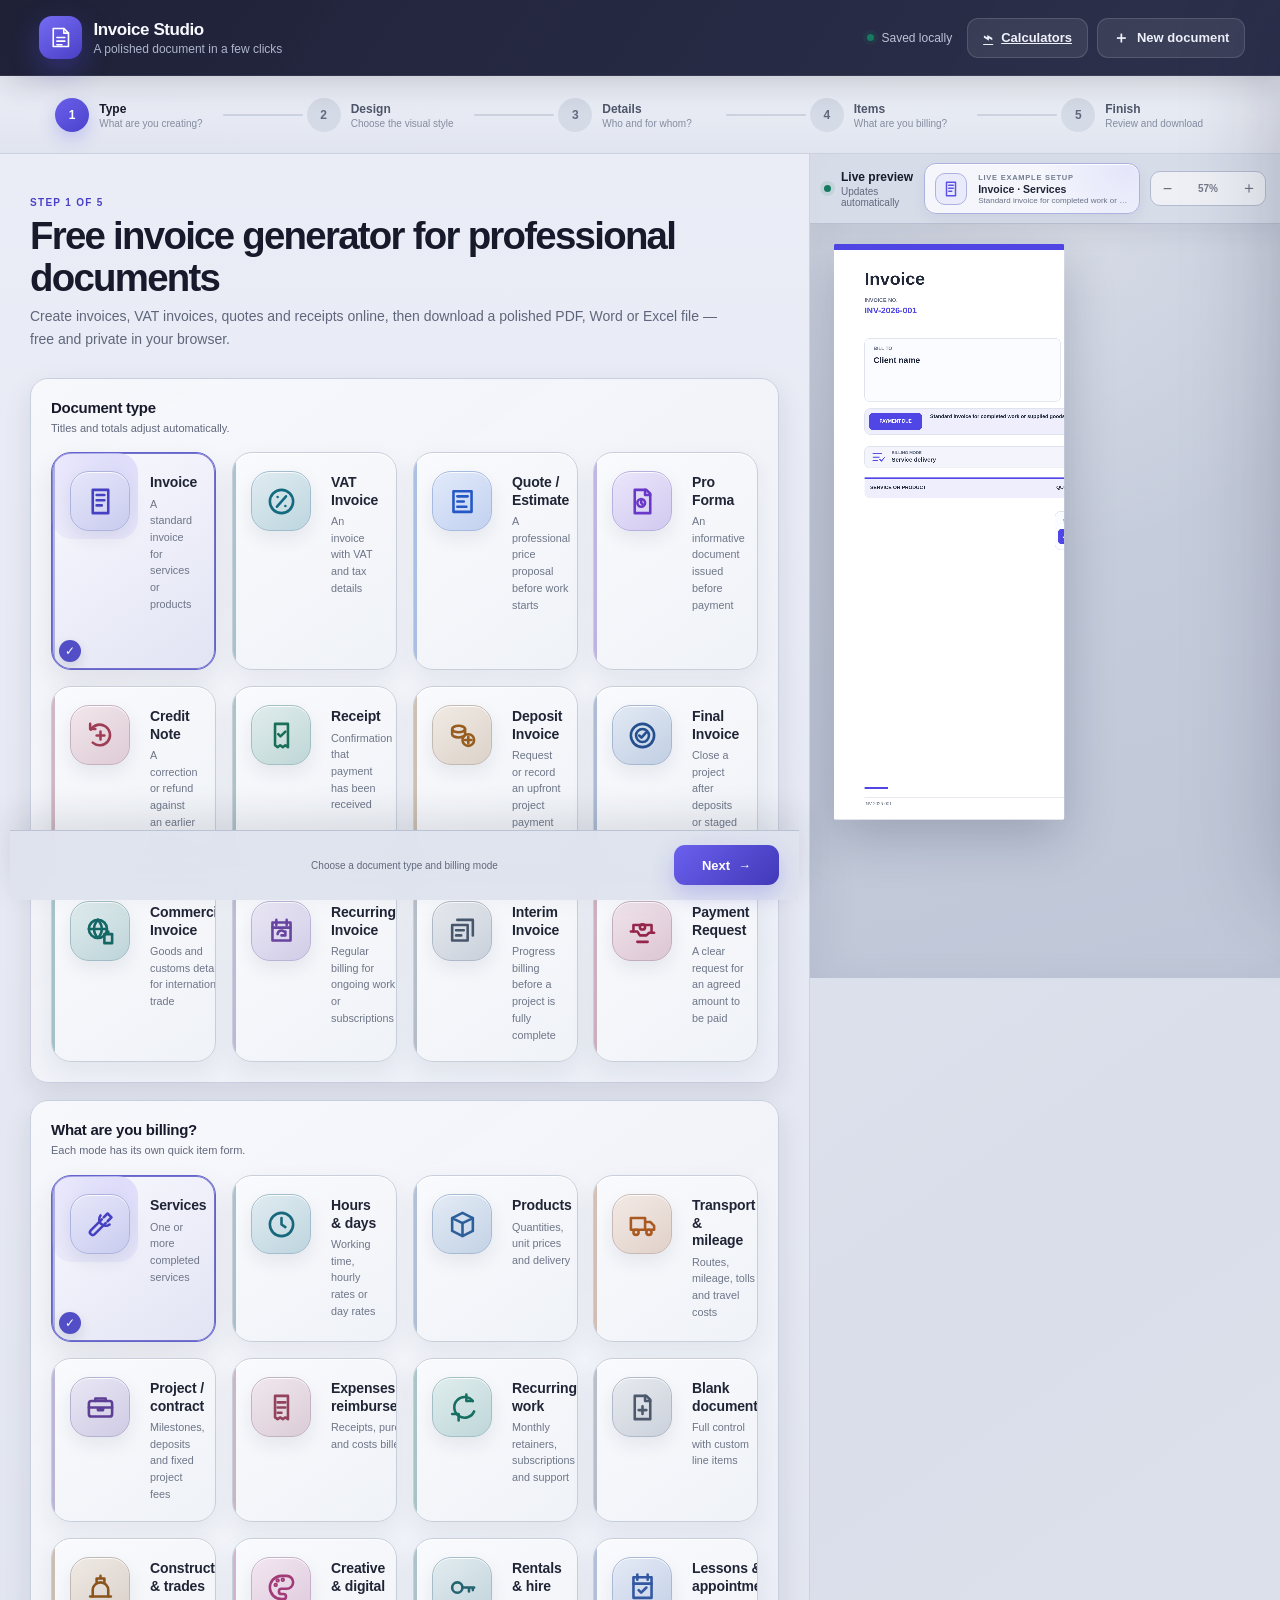
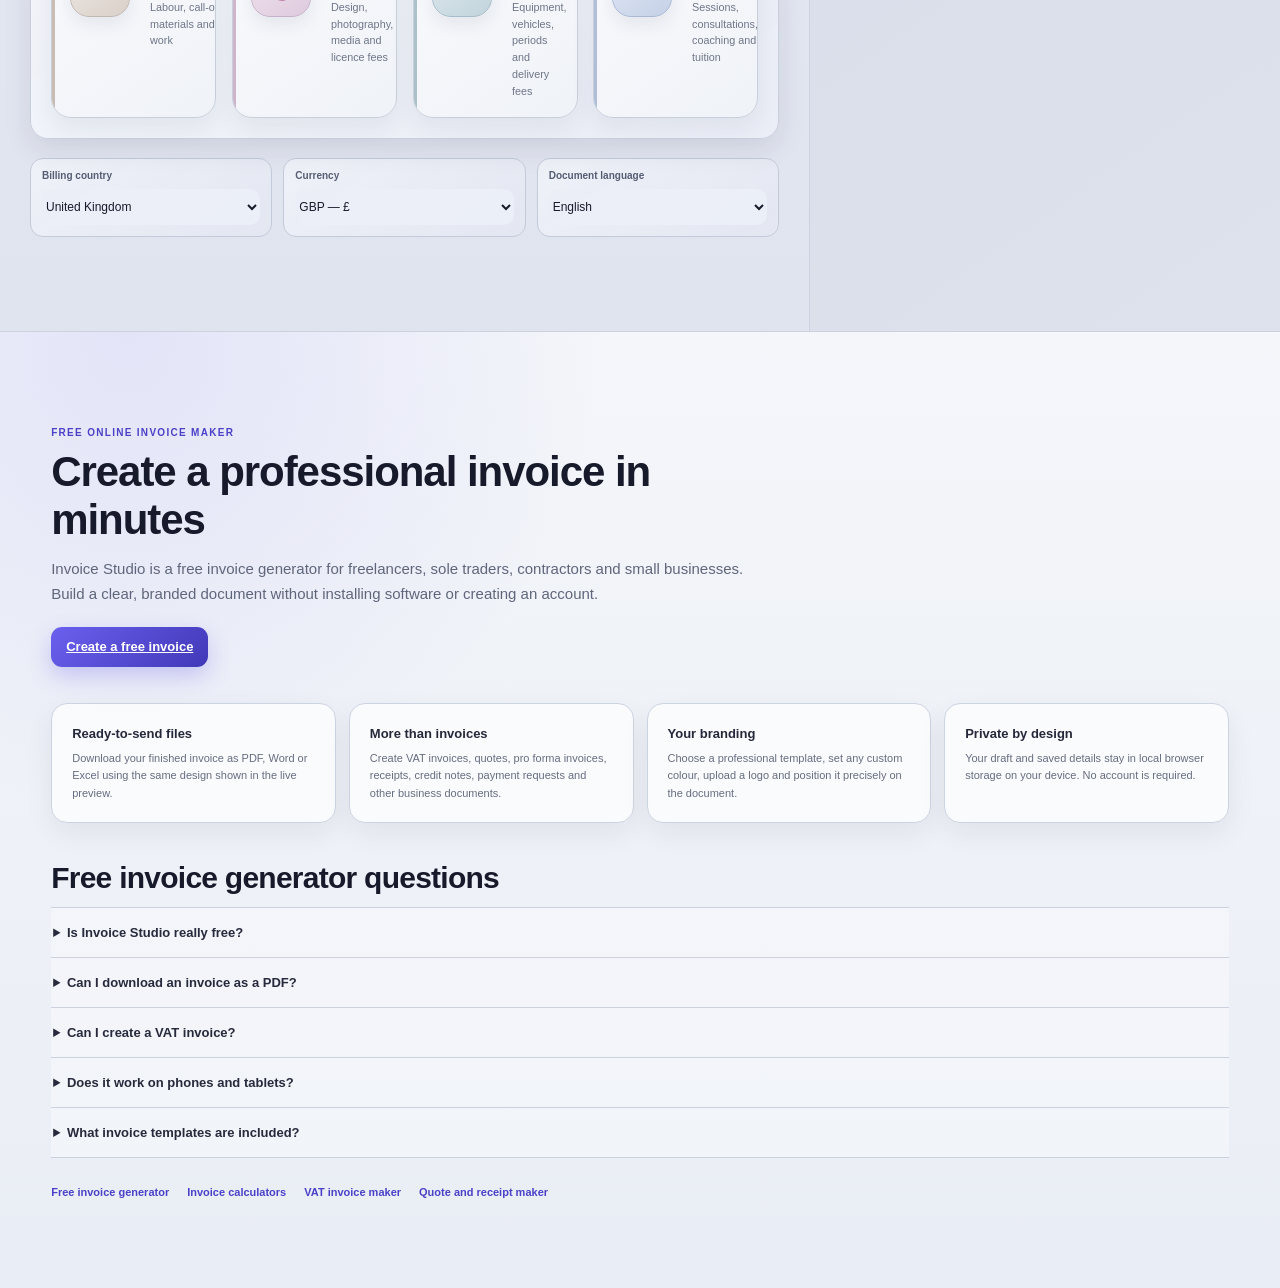
==== index.html @ 4b0c5521 "Add files via upload" ====
<!doctype html>
<html lang="en-GB">
<head>
  <meta charset="utf-8" />
  <meta name="viewport" content="width=device-width, initial-scale=1" />
  <meta name="theme-color" content="#1b1e35" />
  <meta name="description" content="Create professional invoices, VAT invoices, quotes and receipts for free. Customise the design and download ready-to-send PDF, Word or Excel files." />
  <meta name="robots" content="index,follow,max-image-preview:large,max-snippet:-1,max-video-preview:-1" />
  <meta name="application-name" content="Invoice Studio" />
  <meta name="apple-mobile-web-app-title" content="Invoice Studio" />
  <meta name="format-detection" content="telephone=no" />
  <meta property="og:type" content="website" />
  <meta property="og:locale" content="en_GB" />
  <meta property="og:site_name" content="Invoice Studio" />
  <meta property="og:title" content="Free Invoice Generator — PDF, Word & Excel" />
  <meta property="og:description" content="Create a polished, ready-to-send invoice in your browser. Free templates, VAT, quotes, receipts and PDF, Word or Excel downloads." />
  <meta name="twitter:card" content="summary" />
  <meta name="twitter:title" content="Free Invoice Generator — Invoice Studio" />
  <meta name="twitter:description" content="Create professional invoices, quotes and receipts, then download PDF, Word or Excel files." />
  <link rel="canonical" href="./" />
  <title>Free Invoice Generator | PDF, Word & Excel | Invoice Studio</title>
  <link rel="manifest" href="manifest.webmanifest" />
  <link rel="icon" href="assets/icon.svg" type="image/svg+xml" />
  <link rel="stylesheet" href="styles.css?v=1.11.4" />
  <script type="application/ld+json">
  {
    "@context": "https://schema.org",
    "@graph": [
      {
        "@type": "WebApplication",
        "name": "Invoice Studio",
        "applicationCategory": "BusinessApplication",
        "operatingSystem": "Any",
        "browserRequirements": "Requires a modern web browser with JavaScript enabled",
        "description": "A free online invoice generator for creating invoices, VAT invoices, quotes, receipts and other business documents with PDF, Word and Excel downloads.",
        "isAccessibleForFree": true,
        "offers": {
          "@type": "Offer",
          "price": "0",
          "priceCurrency": "GBP"
        },
        "featureList": [
          "Free invoice generator",
          "PDF invoice download",
          "Word and Excel invoice download",
          "VAT invoice support",
          "Quotes, receipts and credit notes",
          "Custom colours, logo and templates",
          "Private local browser storage"
        ]
      },
      {
        "@type": "WebSite",
        "name": "Invoice Studio",
        "description": "Free online invoice generator and business document builder",
        "inLanguage": "en-GB"
      }
    ]
  }
  </script>
</head>
<body>
  <div class="ambient ambient-one"></div>
  <div class="ambient ambient-two"></div>

  <div id="app" class="app-shell">
    <header class="topbar">
      <button class="brand" type="button" data-action="go-start" aria-label="Go to start">
        <span class="brand-mark" aria-hidden="true">
          <svg viewBox="0 0 40 40" role="img"><path d="M10 7.5h14.5L31 14v18.5H10z" fill="none" stroke="currentColor" stroke-width="2.2" stroke-linejoin="round"/><path d="M24.5 7.5V14H31M15 20h11M15 25h11M15 30h7" fill="none" stroke="currentColor" stroke-width="2.2" stroke-linecap="round" stroke-linejoin="round"/></svg>
        </span>
        <span>
          <strong>Invoice Studio</strong>
          <small>A polished document in a few clicks</small>
        </span>
      </button>

      <div class="top-actions">
        <span id="saveStatus" class="save-status"><span class="status-dot"></span> Saved locally</span>
        <a class="btn btn-quiet" href="calculators.html">
          <span class="btn-icon" aria-hidden="true">⌁</span> Calculators
        </a>
        <button class="btn btn-quiet" type="button" data-action="new-document">
          <span class="btn-icon" aria-hidden="true">＋</span> New document
        </button>
        <button class="icon-button mobile-only" type="button" data-action="toggle-preview" aria-label="Show preview">
          <svg viewBox="0 0 24 24"><path d="M2.5 12s3.4-6 9.5-6 9.5 6 9.5 6-3.4 6-9.5 6-9.5-6-9.5-6Z" fill="none" stroke="currentColor" stroke-width="1.8"/><circle cx="12" cy="12" r="2.7" fill="none" stroke="currentColor" stroke-width="1.8"/></svg>
        </button>
      </div>
    </header>

    <nav class="stepper" aria-label="Document creation steps">
      <button class="step-tab active" type="button" data-step="1"><span>1</span><strong>Type</strong><small>What are you creating?</small></button>
      <div class="step-line"></div>
      <button class="step-tab" type="button" data-step="2"><span>2</span><strong>Design</strong><small>Choose the visual style</small></button>
      <div class="step-line"></div>
      <button class="step-tab" type="button" data-step="3"><span>3</span><strong>Details</strong><small>Who and for whom?</small></button>
      <div class="step-line"></div>
      <button class="step-tab" type="button" data-step="4"><span>4</span><strong>Items</strong><small>What are you billing?</small></button>
      <div class="step-line"></div>
      <button class="step-tab" type="button" data-step="5"><span>5</span><strong>Finish</strong><small>Review and download</small></button>
    </nav>

    <main class="workspace">
      <section class="editor-pane" aria-live="polite">
        <form id="invoiceForm" novalidate>
          <section class="step-panel active" data-panel="1">
            <div class="section-heading">
              <div>
                <span class="eyebrow">Step 1 of 5</span>
                <h1>Free invoice generator for professional documents</h1>
                <p>Create invoices, VAT invoices, quotes and receipts online, then download a polished PDF, Word or Excel file — free and private in your browser.</p>
              </div>
            </div>

            <div class="field-block">
              <div class="field-block-head">
                <div><h2>Document type</h2><p>Titles and totals adjust automatically.</p></div>
              </div>
              <div id="documentTypeGrid" class="choice-grid choice-grid-docs"></div>
            </div>

            <div class="field-block">
              <div class="field-block-head">
                <div><h2>What are you billing?</h2><p>Each mode has its own quick item form.</p></div>
              </div>
              <div id="workModeGrid" class="choice-grid choice-grid-modes"></div>
            </div>

            <div class="smart-setting-row">
              <label class="field compact-field"><span>Billing country</span><select id="country"><option value="GB">United Kingdom</option><option value="PL">Poland</option><option value="OTHER">Other country</option></select></label>
              <label class="field compact-field"><span>Currency</span><select id="currency"><option value="GBP">GBP — £</option><option value="EUR">EUR — €</option><option value="PLN">PLN — zł</option><option value="USD">USD — $</option></select></label>
              <label class="field compact-field"><span>Document language</span><select id="documentLanguage"><option value="en">English</option><option value="pl">Polish</option><option value="bi">PL / EN</option></select></label>
            </div>
          </section>

          <section class="step-panel" data-panel="3">
            <div class="section-heading">
              <div>
                <span class="eyebrow">Step 3 of 5</span>
                <h1>Add the essential details</h1>
                <p>Start with the essentials. Additional fields stay out of the way until you need them.</p>
              </div>
            </div>

            <div class="detail-grid">
              <section class="field-block detail-card">
                <div class="field-block-head">
                  <div><h2>Your details</h2><p>Seller or service provider</p></div>
                  <button class="text-button" type="button" data-action="save-seller">Save profile</button>
                </div>
                <div class="form-grid two-col">
                  <label class="field span-2"><span>Business name / full name *</span><input id="sellerName" autocomplete="organization" placeholder="e.g. Northline Services Ltd" /></label>
                  <label class="field"><span>E-mail</span><input id="sellerEmail" type="email" autocomplete="email" placeholder="hello@company.co.uk" /></label>
                  <label class="field"><span>Phone</span><input id="sellerPhone" autocomplete="tel" placeholder="+44 7700 000000" /></label>
                  <label class="field span-2"><span>Address</span><textarea id="sellerAddress" rows="2" placeholder="Street, city, postcode"></textarea></label>
                  <label class="field"><span>Company number</span><input id="sellerCompanyNo" placeholder="Company No." /></label>
                  <label class="field"><span>VAT number</span><input id="sellerVatNo" placeholder="GB 123 4567 89" /></label>
                </div>
                <details class="disclosure">
                  <summary>Bank details and additional information</summary>
                  <div class="form-grid two-col disclosure-content">
                    <label class="field span-2"><span>Bank name</span><input id="bankName" placeholder="Bank name" /></label>
                    <label class="field"><span>Sort code / BIC</span><input id="bankCode" placeholder="00-00-00" /></label>
                    <label class="field"><span>Account / IBAN</span><input id="bankAccount" placeholder="12345678" /></label>
                  </div>
                </details>
              </section>

              <section class="field-block detail-card">
                <div class="field-block-head">
                  <div><h2>Client</h2><p>Document recipient</p></div>
                  <button class="text-button" type="button" data-action="paste-client">Paste details</button>
                </div>
                <div class="form-grid two-col">
                  <label class="field span-2"><span>Client name *</span><input id="clientName" autocomplete="organization" placeholder="e.g. Atlas Logistics Ltd" /></label>
                  <label class="field"><span>E-mail</span><input id="clientEmail" type="email" autocomplete="email" placeholder="accounts@client.co.uk" /></label>
                  <label class="field"><span>Phone</span><input id="clientPhone" autocomplete="tel" placeholder="+44 ..." /></label>
                  <label class="field span-2"><span>Address</span><textarea id="clientAddress" rows="2" placeholder="Street, city, postcode"></textarea></label>
                  <label class="field"><span>VAT number</span><input id="clientVatNo" placeholder="Optional" /></label>
                  <label class="field"><span>Purchase order / job number</span><input id="purchaseOrder" placeholder="PO / Job No." /></label>
                </div>
              </section>
            </div>

            <section class="field-block">
              <div class="field-block-head"><div><h2>Document details</h2><p>Dates and numbering are suggested automatically.</p></div></div>
              <div class="form-grid four-col">
                <label class="field"><span id="numberFieldLabel">Invoice number</span><input id="invoiceNumber" /></label>
                <label class="field"><span id="issueDateFieldLabel">Issue date</span><input id="issueDate" type="date" /></label>
                <label class="field"><span id="dueDateFieldLabel">Due date</span><input id="dueDate" type="date" /></label>
                <label class="field"><span id="serviceDateFieldLabel">Service date</span><input id="serviceDate" type="date" /></label>
              </div>
              <div class="quick-due-row" aria-label="Quick due date">
                <span>Due:</span>
                <button type="button" data-due-days="0">on receipt</button>
                <button type="button" data-due-days="7">7 days</button>
                <button type="button" data-due-days="14" class="active">14 days</button>
                <button type="button" data-due-days="30">30 days</button>
                <button type="button" data-due-days="none" class="due-none">No due date</button>
              </div>
            </section>
          </section>

          <section class="step-panel" data-panel="4">
            <div class="section-heading">
              <div>
                <span class="eyebrow">Step 4 of 5</span>
                <h1>Add what you are billing</h1>
                <p>Use a smart description or add items manually.</p>
              </div>
            </div>

            <section class="smart-draft-card">
              <div class="smart-draft-head">
                <span class="smart-spark">✦</span>
                <div><h2>Smart draft</h2><p>Describe the job in plain English. We will turn it into editable line items.</p></div>
                <span class="local-badge">works locally</span>
              </div>
              <textarea id="smartPrompt" rows="3" placeholder="Example: Invoice for 5 days at £220, two night-outs at £30 and £45 fuel expenses, VAT 20%, due in 14 days."></textarea>
              <div class="smart-actions">
                <div class="example-prompts">
                  <button type="button" data-prompt-example="Invoice for 5 days of work at £220, two night-outs at £30 and fuel expenses £45, VAT 20%, due in 14 days">Work + expenses</button>
                  <button type="button" data-prompt-example="10 branded shirts at £18 each and delivery £12, VAT 20%">Products</button>
                  <button type="button" data-prompt-example="Website design project £600, deposit £150 already paid">Project</button>
                  <button type="button" data-prompt-example="8 hours of consulting at £65 per hour, due in 7 days">Consulting hours</button>
                  <button type="button" data-prompt-example="Monthly social media management £450, recurring service for July">Monthly retainer</button>
                  <button type="button" data-prompt-example="Business mileage 175 miles at £0.45 and parking £18.50">Mileage</button>
                  <button type="button" data-prompt-example="Reimburse hotel £96.40, train £44 and client lunch £28.75">Reimbursements</button>
                  <button type="button" data-prompt-example="Deposit invoice for kitchen fitting project, 30% of £2400">Deposit invoice</button>
                  <button type="button" data-prompt-example="Bathroom repair labour 6 hours at £45, materials £120 and call-out £30, VAT 20%">Trade repair</button>
                  <button type="button" data-prompt-example="Corporate photography half day £480 and image licence £120, due in 14 days">Photography</button>
                  <button type="button" data-prompt-example="Mini excavator hire for 3 days at £160 and delivery £75">Equipment hire</button>
                  <button type="button" data-prompt-example="4 one-to-one English lessons at £35 each, due in 7 days">Tutoring</button>
                  <button type="button" data-prompt-example="End of tenancy cleaning £240 and carpet cleaning £85">Cleaning job</button>
                  <button type="button" data-prompt-example="Commercial invoice for 20 machine parts at £12.50 each and freight £65, VAT 0%">Exported goods</button>
                </div>
                <button class="btn btn-primary" type="button" data-action="smart-generate">Create draft</button>
              </div>
              <div id="smartResult" class="smart-result" hidden></div>
            </section>

            <section class="field-block">
              <div class="field-block-head">
                <div><h2 id="quickAddTitle">Quick item entry</h2><p id="quickAddSubtitle">A form tailored to the selected billing mode.</p></div>
                <div class="calculator-actions"><a class="btn btn-secondary" href="calculators.html">Open calculators</a><button class="text-button" type="button" data-action="open-toolbox">Quick panel</button></div>
              </div>
              <div id="quickAddForm" class="quick-add-form"></div>
            </section>

            <section class="field-block items-block">
              <div class="field-block-head">
                <div><h2>Document items</h2><p>Click any field to edit it.</p></div>
                <button class="text-button danger" type="button" data-action="clear-items">Clear</button>
              </div>
              <div class="items-table-wrap">
                <table class="items-editor-table">
                  <thead><tr><th>Description</th><th>Quantity</th><th>Unit</th><th>Rate</th><th>Amount</th><th></th></tr></thead>
                  <tbody id="itemsEditorBody"></tbody>
                </table>
              </div>
              <div class="item-add-options">
                <button class="add-empty-row" type="button" data-action="add-empty-item">＋ Add blank item</button>
                <div class="suggested-item-picker">
                  <div>
                    <label for="suggestedItemSelect">Smart item suggestions</label>
                    <small id="suggestedItemHint">Choose a suggestion to add it instantly</small>
                  </div>
                  <select id="suggestedItemSelect" aria-label="Suggested document item"></select>
                </div>
              </div>
            </section>

            <section class="field-block compact-adjustments">
              <div class="field-block-head"><div><h2>Tax and adjustments</h2><p>Simple document-wide settings.</p></div></div>
              <div class="form-grid four-col">
                <label class="field"><span>VAT</span><select id="vatEnabled"><option value="false">No VAT</option><option value="true">Add VAT</option></select></label>
                <label class="field"><span>VAT rate</span><div class="input-suffix"><input id="vatRate" type="number" min="0" step="0.01" /><span>%</span></div></label>
                <label class="field"><span>Discount</span><div class="split-input"><select id="discountType"><option value="percent">%</option><option value="amount">amount</option></select><input id="discountValue" type="number" min="0" step="0.01" /></div></label>
                <label class="field"><span>Deposit paid</span><input id="depositPaid" type="number" min="0" step="0.01" /></label>
              </div>
            </section>
          </section>

          <section class="step-panel" data-panel="2">
            <div class="section-heading">
              <div>
                <span class="eyebrow">Step 2 of 5</span>
                <h1>Choose the look</h1>
                <p>Twelve genuinely distinct professional styles, without clutter or complicated settings.</p>
              </div>
            </div>

            <section class="field-block">
              <div class="field-block-head"><div><h2>Template</h2><p>The content stays the same; hierarchy, typography and layout change.</p></div></div>
              <div id="templateGrid" class="template-grid"></div>
            </section>

            <div class="detail-grid style-grid">
              <section class="field-block">
                <div class="field-block-head"><div><h2>Colour and logo</h2><p>Subtle branding without visual clutter.</p></div></div>
                <div class="accent-row" id="accentChoices"></div>
                <div id="customColourPanel" class="custom-colour-panel">
                  <label class="custom-colour-picker" for="customAccentPicker">
                    <input id="customAccentPicker" type="color" value="#4f46e5" aria-label="Choose a custom document colour" />
                    <span id="customColourSwatch" class="custom-colour-swatch" aria-hidden="true"></span>
                    <span><strong>Custom colour</strong><small>Choose any colour from the palette</small></span>
                  </label>
                  <label class="custom-colour-hex" for="customAccentHex">
                    <span>HEX</span>
                    <input id="customAccentHex" type="text" value="#4F46E5" maxlength="7" inputmode="text" autocomplete="off" spellcheck="false" aria-label="Custom colour HEX value" />
                  </label>
                  <button class="custom-colour-apply" type="button" data-action="apply-custom-colour">Use colour</button>
                </div>
                <label class="file-drop" for="logoUpload">
                  <input id="logoUpload" type="file" accept="image/png,image/jpeg,image/webp,image/svg+xml" />
                  <span class="file-drop-icon">↥</span>
                  <span><strong>Add logo</strong><small>PNG, JPG, WEBP or SVG</small></span>
                  <button type="button" data-action="remove-logo" hidden>Remove</button>
                </label>
                <div id="logoControls" class="logo-controls" hidden>
                  <div class="logo-controls-head">
                    <div>
                      <strong>Logo placement</strong>
                      <small>Drag it on the preview or use the precise controls.</small>
                    </div>
                    <button id="logoMoveButton" class="logo-move-button" type="button" data-action="toggle-logo-move" aria-pressed="false">
                      <span aria-hidden="true">✥</span> Move on preview
                    </button>
                  </div>
                  <div class="logo-presets" aria-label="Quick logo positions">
                    <button type="button" data-logo-preset="left">Top left</button>
                    <button type="button" data-logo-preset="centre">Top centre</button>
                    <button type="button" data-logo-preset="right">Top right</button>
                  </div>
                  <div class="logo-sliders">
                    <label class="logo-control">
                      <span>Horizontal position <output id="logoXValue">88%</output></span>
                      <input id="logoX" type="range" min="0" max="100" step="1" value="88" />
                    </label>
                    <label class="logo-control">
                      <span>Vertical position <output id="logoYValue">5%</output></span>
                      <input id="logoY" type="range" min="0" max="100" step="1" value="5" />
                    </label>
                    <label class="logo-control">
                      <span>Logo size <output id="logoWidthValue">116 px</output></span>
                      <input id="logoWidth" type="range" min="54" max="220" step="2" value="116" />
                    </label>
                  </div>
                </div>
              </section>

              <section class="field-block">
                <div class="field-block-head"><div><h2>Visible elements</h2><p>Hide anything your client does not need to see.</p></div></div>
                <div class="toggle-list">
                  <label class="toggle-row"><span><strong>Bank details</strong><small>Show transfer details</small></span><input id="showBank" type="checkbox" checked /><i></i></label>
                  <label class="toggle-row"><span><strong>Notes</strong><small>Additional message below the invoice</small></span><input id="showNotes" type="checkbox" checked /><i></i></label>
                  <label class="toggle-row"><span><strong>Payment terms</strong><small>Due date and terms at the end of the document</small></span><input id="showTerms" type="checkbox" checked /><i></i></label>
                  <label class="toggle-row"><span><strong>Signature</strong><small>Space for the issuer’s signature</small></span><input id="showSignature" type="checkbox" /><i></i></label>
                </div>
              </section>
            </div>

            <section class="field-block">
              <div class="field-block-head"><div><h2>Notes and terms</h2><p>Keep it concise and professional.</p></div></div>
              <div class="form-grid two-col">
                <label class="field"><span>Client notes</span><textarea id="notes" rows="4" placeholder="Thank you for your business. Please quote the invoice number with your payment."></textarea></label>
                <label class="field"><span>Payment terms</span><textarea id="terms" rows="4" placeholder="Payment due within 14 days by bank transfer."></textarea></label>
              </div>
            </section>
          </section>

          <section class="step-panel" data-panel="5">
            <div class="section-heading">
              <div>
                <span class="eyebrow">Step 5 of 5</span>
                <h1>Your document is almost ready</h1>
                <p>Review the summary, fix any missing details and download your chosen format.</p>
              </div>
            </div>

            <div class="final-grid">
              <section class="field-block readiness-card">
                <div class="readiness-score"><span id="readinessPercent">0%</span><small>ready</small></div>
                <div><h2 id="readinessTitle">Checking your document…</h2><p id="readinessText">The most important checks will appear below.</p></div>
              </section>
              <section id="checksList" class="checks-list"></section>
            </div>

            <section class="field-block export-card">
              <div class="export-intro"><span class="export-icon">↓</span><div><h2>Download your finished document</h2><p>PDF, Word and the first Excel sheet use the exact live-preview design.</p></div><span class="pixel-match-badge">Preview matched</span></div>
              <div class="export-grid">
                <button type="button" class="export-button pdf" data-export="pdf"><span>PDF</span><strong>Ready to send</strong><small>A polished final document</small></button>
                <button type="button" class="export-button excel" data-export="xlsx"><span>Excel</span><strong>Editable workbook</strong><small>Preview sheet plus editable data</small></button>
                <button type="button" class="export-button word" data-export="docx"><span>Word</span><strong>Exact visual Word copy</strong><small>A DOCX matching the live preview</small></button>
              </div>
              <div class="export-secondary">
                <button class="btn btn-secondary" type="button" data-action="print-document">Print / system PDF</button>
                <button class="btn btn-secondary" type="button" data-action="copy-summary">Copy summary</button>
              </div>
            </section>
          </section>

          <div class="step-actions">
            <button id="prevStep" class="btn btn-secondary" type="button">Back</button>
            <div class="step-action-note"><span id="stepActionLabel">Choose a document type and billing mode</span></div>
            <button id="nextStep" class="btn btn-primary" type="button">Next <span aria-hidden="true">→</span></button>
          </div>
        </form>
      </section>

      <aside class="preview-pane" aria-label="Document preview">
        <div class="preview-toolbar">
          <div class="preview-live-label"><span class="live-dot"></span><strong>Live preview</strong><small>Updates automatically</small></div>
          <div id="selectionSummary" class="selection-summary preview-context" aria-live="polite"></div>
          <div class="preview-toolbar-actions"><div class="zoom-controls"><button type="button" data-zoom="out" aria-label="Zoom out">−</button><span id="zoomValue">86%</span><button type="button" data-zoom="in" aria-label="Zoom in">＋</button></div><button class="icon-button preview-close mobile-only" type="button" data-action="toggle-preview" aria-label="Close preview">×</button></div>
        </div>
        <div class="preview-stage">
          <article id="invoicePreview" class="invoice-preview template-studio"></article>
        </div>
      </aside>
    </main>
  </div>

  <section class="seo-content" aria-labelledby="aboutInvoiceStudio">
    <div class="seo-content-inner">
      <div class="seo-intro">
        <span class="eyebrow">Free online invoice maker</span>
        <h2 id="aboutInvoiceStudio">Create a professional invoice in minutes</h2>
        <p>Invoice Studio is a free invoice generator for freelancers, sole traders, contractors and small businesses. Build a clear, branded document without installing software or creating an account.</p>
        <a class="btn btn-primary" href="#app">Create a free invoice</a>
      </div>
      <div class="seo-features">
        <article><strong>Ready-to-send files</strong><p>Download your finished invoice as PDF, Word or Excel using the same design shown in the live preview.</p></article>
        <article><strong>More than invoices</strong><p>Create VAT invoices, quotes, pro forma invoices, receipts, credit notes, payment requests and other business documents.</p></article>
        <article><strong>Your branding</strong><p>Choose a professional template, set any custom colour, upload a logo and position it precisely on the document.</p></article>
        <article><strong>Private by design</strong><p>Your draft and saved details stay in local browser storage on your device. No account is required.</p></article>
      </div>
      <div class="seo-faq">
        <h2>Free invoice generator questions</h2>
        <details><summary>Is Invoice Studio really free?</summary><p>Yes. You can create, customise and download business documents without paying or creating an account.</p></details>
        <details><summary>Can I download an invoice as a PDF?</summary><p>Yes. The PDF uses the same layout as the live preview. Word and Excel versions are also available.</p></details>
        <details><summary>Can I create a VAT invoice?</summary><p>Yes. Select VAT Invoice, enter the applicable VAT rate and the generator will calculate and display the VAT breakdown.</p></details>
        <details><summary>Does it work on phones and tablets?</summary><p>Yes. The invoice builder is responsive and supports desktop computers, tablets, iPhone and Android devices.</p></details>
        <details><summary>What invoice templates are included?</summary><p>You can choose from twelve professional styles and customise the colour, visible sections and logo placement.</p></details>
      </div>
      <nav class="seo-links" aria-label="Invoice Studio resources">
        <a href="#app">Free invoice generator</a>
        <a href="calculators.html">Invoice calculators</a>
        <a href="#app">VAT invoice maker</a>
        <a href="#app">Quote and receipt maker</a>
      </nav>
    </div>
  </section>

  <div id="toolboxBackdrop" class="sheet-backdrop" hidden></div>
  <aside id="toolbox" class="toolbox-sheet" aria-hidden="true">
    <div class="sheet-header"><div><span class="eyebrow">Tools</span><h2>Quick calculators</h2><p>Add any result straight to the current document.</p></div><button class="icon-button" type="button" data-action="close-toolbox" aria-label="Close">×</button></div>
    <div class="tool-tabs">
      <button type="button" class="active" data-tool="hours">Hours</button>
      <button type="button" data-tool="vat">VAT</button>
      <button type="button" data-tool="mileage">Mileage</button>
      <button type="button" data-tool="adjustment">Discount / deposit</button>
    </div>
    <div id="toolPanels" class="tool-panels"></div>
  </aside>

  <div id="toastRegion" class="toast-region" aria-live="polite" aria-atomic="true"></div>

  <template id="confirmDialogTemplate">
    <dialog class="confirm-dialog"><form method="dialog"><div class="dialog-icon">!</div><h2></h2><p></p><div class="dialog-actions"><button value="cancel" class="btn btn-secondary">Cancel</button><button value="confirm" class="btn btn-danger">Confirm</button></div></form></dialog>
  </template>

  <script src="invoice-renderer.js?v=1.11.4"></script>
  <script src="export.js?v=1.11.4"></script>
  <script src="app.js?v=1.11.4"></script>
</body>
</html>
---- styles.css ----
:root {
  --bg: #f5f5fb;
  --panel: rgba(255, 255, 255, 0.9);
  --panel-solid: #ffffff;
  --ink: #171827;
  --muted: #70738a;
  --line: #e6e6ef;
  --line-strong: #d8d8e5;
  --primary: #4f46e5;
  --primary-dark: #3c35c8;
  --primary-soft: #eeedff;
  --success: #178a63;
  --success-soft: #e9f8f1;
  --warning: #b46b13;
  --warning-soft: #fff6e7;
  --danger: #c6414f;
  --danger-soft: #fff0f1;
  --shadow-sm: 0 6px 20px rgba(34, 34, 60, 0.07);
  --shadow-md: 0 18px 50px rgba(31, 32, 65, 0.12);
  --shadow-lg: 0 28px 90px rgba(31, 32, 65, 0.18);
  --radius-sm: 12px;
  --radius: 18px;
  --radius-lg: 26px;
  --preview-scale: .86;
}

* { box-sizing: border-box; }
html { min-width: 320px; background: var(--bg); scroll-behavior: smooth; }
body {
  margin: 0;
  min-height: 100vh;
  color: var(--ink);
  font-family: Inter, ui-sans-serif, -apple-system, BlinkMacSystemFont, "Segoe UI", Roboto, Helvetica, Arial, sans-serif;
  background:
    radial-gradient(circle at 8% -10%, rgba(105, 96, 255, .15), transparent 34%),
    radial-gradient(circle at 98% 8%, rgba(42, 185, 170, .11), transparent 25%),
    var(--bg);
  overflow-x: hidden;
}
button, input, select, textarea { font: inherit; }
button { cursor: pointer; }
button, input, select, textarea { -webkit-tap-highlight-color: transparent; }
button:focus-visible, input:focus-visible, select:focus-visible, textarea:focus-visible, summary:focus-visible {
  outline: 3px solid rgba(79, 70, 229, .22);
  outline-offset: 2px;
}
::selection { background: rgba(79, 70, 229, .18); }

.ambient { position: fixed; pointer-events: none; filter: blur(2px); opacity: .5; z-index: -1; }
.ambient-one { width: 320px; height: 320px; border-radius: 50%; background: rgba(79, 70, 229, .12); left: -180px; top: 32vh; }
.ambient-two { width: 260px; height: 260px; border-radius: 40%; background: rgba(33, 177, 151, .1); right: -160px; bottom: 10vh; transform: rotate(24deg); }

.app-shell { width: min(1800px, 100%); margin: 0 auto; min-height: 100vh; }
.topbar {
  min-height: 76px;
  padding: 12px clamp(18px, 2.7vw, 44px);
  display: flex;
  align-items: center;
  justify-content: space-between;
  gap: 20px;
  border-bottom: 1px solid rgba(222, 222, 235, .8);
  background: rgba(248, 248, 252, .82);
  backdrop-filter: blur(18px);
  position: sticky;
  top: 0;
  z-index: 30;
}
.brand { display: inline-flex; align-items: center; gap: 12px; border: 0; background: transparent; color: inherit; padding: 4px; text-align: left; }
.brand-mark { width: 43px; height: 43px; border-radius: 13px; display: grid; place-items: center; color: #fff; background: linear-gradient(145deg, #6d65ff, #4338ca); box-shadow: 0 10px 24px rgba(79, 70, 229, .25); }
.brand-mark svg { width: 29px; height: 29px; }
.brand strong { display: block; font-size: 17px; letter-spacing: -.025em; }
.brand small { display: block; color: var(--muted); margin-top: 2px; font-size: 12px; }
.top-actions { display: flex; align-items: center; gap: 9px; }
.save-status { display: inline-flex; align-items: center; gap: 7px; color: var(--muted); font-size: 12px; padding-right: 6px; }
.status-dot, .live-dot { width: 7px; height: 7px; border-radius: 50%; background: var(--success); box-shadow: 0 0 0 4px rgba(23,138,99,.1); }
.save-status.saving .status-dot { background: var(--warning); box-shadow: 0 0 0 4px rgba(180,107,19,.1); }

.btn { border: 0; border-radius: 11px; min-height: 40px; display: inline-flex; align-items: center; justify-content: center; gap: 8px; padding: 9px 15px; font-weight: 700; font-size: 13px; transition: .2s ease; white-space: nowrap; }
.btn:hover { transform: translateY(-1px); }
.btn:active { transform: translateY(0); }
.btn-primary { color: #fff; background: linear-gradient(135deg, #5b52ef, var(--primary-dark)); box-shadow: 0 9px 22px rgba(79,70,229,.25); }
.btn-primary:hover { box-shadow: 0 12px 28px rgba(79,70,229,.32); }
.btn-secondary { color: var(--ink); background: #fff; border: 1px solid var(--line-strong); box-shadow: 0 4px 12px rgba(30,31,55,.04); }
.btn-secondary:hover, .btn-quiet:hover { border-color: #c9c8da; background: #fbfbff; }
.btn-quiet { color: #53566b; background: rgba(255,255,255,.66); border: 1px solid rgba(220,220,234,.9); }
.btn-danger { color: #fff; background: var(--danger); }
.btn-icon { font-size: 16px; line-height: 1; }
.icon-button { width: 40px; height: 40px; border: 1px solid var(--line-strong); color: #55586c; background: #fff; border-radius: 11px; display: grid; place-items: center; font-size: 24px; line-height: 1; }
.icon-button svg { width: 20px; height: 20px; }
.text-button { border: 0; background: transparent; color: var(--primary); font-size: 12px; font-weight: 800; padding: 5px; }
.text-button.danger { color: var(--danger); }
.mobile-only { display: none; }

.stepper {
  display: grid;
  grid-template-columns: minmax(120px, 1fr) minmax(24px, 80px) minmax(120px, 1fr) minmax(24px, 80px) minmax(120px, 1fr) minmax(24px, 80px) minmax(120px, 1fr) minmax(24px, 80px) minmax(120px, 1fr);
  align-items: center;
  padding: 18px clamp(20px, 4vw, 70px) 17px;
  border-bottom: 1px solid var(--line);
  background: rgba(255,255,255,.68);
}
.step-tab { display: grid; grid-template-columns: 34px 1fr; grid-template-rows: auto auto; column-gap: 10px; border: 0; padding: 4px; color: var(--muted); background: transparent; text-align: left; min-width: 0; }
.step-tab > span { grid-row: 1 / 3; width: 34px; height: 34px; border-radius: 50%; display: grid; place-items: center; background: #ececf3; color: #77798a; font-weight: 800; font-size: 12px; transition: .2s ease; }
.step-tab strong { font-size: 12px; color: #5f6174; align-self: end; white-space: nowrap; }
.step-tab small { font-size: 10px; color: #a0a1ae; align-self: start; margin-top: 2px; white-space: nowrap; overflow: hidden; text-overflow: ellipsis; }
.step-tab.active > span, .step-tab.complete > span { color: #fff; background: var(--primary); box-shadow: 0 7px 18px rgba(79,70,229,.24); }
.step-tab.active strong { color: var(--ink); }
.step-tab.complete > span { background: var(--success); }
.step-line { height: 2px; border-radius: 2px; background: #e6e6ee; position: relative; overflow: hidden; }
.step-line::after { content: ""; position: absolute; inset: 0; background: var(--success); transform: scaleX(0); transform-origin: left; transition: .3s ease; }
.step-line.complete::after { transform: scaleX(1); }

.workspace { display: grid; grid-template-columns: minmax(0, 1.08fr) minmax(460px, .92fr); min-height: calc(100vh - 150px); }
.editor-pane { padding: clamp(22px, 3vw, 46px) clamp(20px, 3.6vw, 60px) 130px; border-right: 1px solid var(--line); min-width: 0; }
.preview-pane { min-width: 0; background: linear-gradient(180deg, rgba(241,241,248,.95), rgba(235,235,244,.95)); position: sticky; top: 76px; align-self: start; height: calc(100vh - 76px); overflow: hidden; }
.preview-toolbar { min-height: 70px; padding: 9px 14px; display: flex; align-items: center; justify-content: space-between; gap: 10px; border-bottom: 1px solid var(--line-strong); position: sticky; top: 76px; z-index: 10; background: rgba(241,241,248,.9); backdrop-filter: blur(16px); }
.preview-toolbar > div:first-child { display: grid; grid-template-columns: 8px auto; column-gap: 9px; align-items: center; }
.preview-toolbar .live-dot { grid-row: 1 / 3; }
.preview-toolbar strong { font-size: 12px; }
.preview-toolbar small { font-size: 10px; color: var(--muted); margin-top: 2px; }
.zoom-controls { display: inline-flex; align-items: center; gap: 8px; border: 1px solid var(--line-strong); border-radius: 10px; padding: 3px; background: rgba(255,255,255,.75); }
.zoom-controls button { width: 27px; height: 27px; border: 0; border-radius: 7px; background: transparent; color: #66687a; }
.zoom-controls button:hover { background: #f0f0f6; }
.zoom-controls span { min-width: 38px; text-align: center; font-size: 10px; font-weight: 800; color: #77798b; }
.preview-stage { height: calc(100% - 70px); min-height: 0; overflow: auto; padding: 20px 24px; display: flex; align-items: flex-start; justify-content: center; overscroll-behavior: contain; scrollbar-gutter: stable; }
.preview-stage.zoom-overflow-x { justify-content: flex-start; }
.preview-stage.zoom-overflow-x .invoice-preview { margin-left: 0; margin-right: 0; }
.preview-stage.zoom-overflow-y { align-items: flex-start; }

.step-panel { display: none; animation: panelIn .32s ease both; }
.step-panel.active { display: block; }
@keyframes panelIn { from { opacity: 0; transform: translateY(8px); } to { opacity: 1; transform: none; } }
.section-heading { display: flex; justify-content: space-between; gap: 20px; margin-bottom: 26px; }
.section-heading h1 { margin: 5px 0 7px; font-size: clamp(27px, 3vw, 39px); line-height: 1.08; letter-spacing: -.045em; max-width: 700px; }
.section-heading p { margin: 0; color: var(--muted); max-width: 700px; font-size: 14px; line-height: 1.65; }
.eyebrow { display: inline-block; color: var(--primary); text-transform: uppercase; letter-spacing: .13em; font-size: 10px; font-weight: 900; }

.field-block { background: var(--panel); border: 1px solid rgba(224,224,235,.92); border-radius: var(--radius); box-shadow: var(--shadow-sm); padding: 20px; margin-bottom: 17px; backdrop-filter: blur(12px); }
.field-block-head { display: flex; justify-content: space-between; align-items: flex-start; gap: 16px; margin-bottom: 16px; }
.field-block h2, .smart-draft-card h2 { font-size: 15px; margin: 0; letter-spacing: -.018em; }
.field-block-head p, .smart-draft-head p { color: var(--muted); font-size: 11px; line-height: 1.5; margin: 4px 0 0; }

.choice-grid { display: grid; gap: 11px; }
.choice-grid-docs { grid-template-columns: repeat(3, minmax(0, 1fr)); }
.choice-grid-modes { grid-template-columns: repeat(3, minmax(0, 1fr)); }
.choice-card { min-height: 92px; border: 1px solid var(--line); border-radius: 14px; padding: 14px; background: rgba(255,255,255,.78); text-align: left; color: inherit; display: grid; grid-template-columns: 38px 1fr; gap: 11px; align-items: start; position: relative; transition: .2s ease; }
.choice-card:hover { transform: translateY(-2px); border-color: #c8c6df; box-shadow: 0 9px 24px rgba(38,39,67,.08); }
.choice-card.selected { border-color: var(--primary); background: linear-gradient(145deg, rgba(246,245,255,.98), rgba(238,237,255,.88)); box-shadow: inset 0 0 0 1px var(--primary), 0 10px 24px rgba(79,70,229,.1); }
.choice-icon { width: 38px; height: 38px; border-radius: 11px; display: grid; place-items: center; color: #5e6074; background: #f1f1f6; font-size: 19px; }
.choice-card.selected .choice-icon { color: #fff; background: var(--primary); }
.choice-card strong { display: block; font-size: 12px; line-height: 1.35; margin-top: 2px; }
.choice-card small { display: block; color: var(--muted); font-size: 10px; line-height: 1.45; margin-top: 4px; }
.choice-check { position: absolute; width: 17px; height: 17px; right: 9px; top: 9px; border-radius: 50%; background: var(--primary); color: #fff; font-size: 10px; display: none; place-items: center; }
.choice-card.selected .choice-check { display: grid; }

.smart-setting-row { display: grid; grid-template-columns: repeat(3, minmax(0, 1fr)); gap: 11px; padding-top: 2px; }
.field { display: flex; flex-direction: column; gap: 6px; min-width: 0; }
.field > span { color: #66687b; font-weight: 750; font-size: 10px; line-height: 1.25; }
.field input, .field select, .field textarea, .smart-draft-card textarea, .quick-add-form input, .quick-add-form select, .quick-add-form textarea {
  width: 100%; border: 1px solid var(--line-strong); border-radius: 10px; background: rgba(255,255,255,.92); color: var(--ink); padding: 10px 11px; font-size: 12px; line-height: 1.35; transition: .18s ease;
}
.field input, .field select { min-height: 40px; }
.field textarea, .smart-draft-card textarea, .quick-add-form textarea { resize: vertical; }
.field input:hover, .field select:hover, .field textarea:hover, .smart-draft-card textarea:hover, .quick-add-form input:hover, .quick-add-form select:hover, .quick-add-form textarea:hover { border-color: #bfbfd1; }
.field input:focus, .field select:focus, .field textarea:focus, .smart-draft-card textarea:focus, .quick-add-form input:focus, .quick-add-form select:focus, .quick-add-form textarea:focus { border-color: var(--primary); box-shadow: 0 0 0 3px rgba(79,70,229,.1); outline: none; }
.field input::placeholder, .field textarea::placeholder, .smart-draft-card textarea::placeholder { color: #adaebe; }
.compact-field { background: rgba(255,255,255,.66); border: 1px solid var(--line); border-radius: 13px; padding: 11px; }
.compact-field select { border: 0; background-color: transparent; padding-left: 0; padding-right: 0; min-height: 30px; }
.form-grid { display: grid; gap: 12px; }
.two-col { grid-template-columns: repeat(2, minmax(0, 1fr)); }
.four-col { grid-template-columns: repeat(4, minmax(0, 1fr)); }
.span-2 { grid-column: span 2; }
.detail-grid { display: grid; grid-template-columns: repeat(2, minmax(0, 1fr)); gap: 17px; }
.detail-grid .field-block { margin-bottom: 0; }
.disclosure { border-top: 1px solid var(--line); margin-top: 15px; padding-top: 12px; }
.disclosure summary { color: var(--primary); font-size: 11px; font-weight: 800; cursor: pointer; list-style: none; }
.disclosure summary::-webkit-details-marker { display: none; }
.disclosure summary::after { content: "+"; float: right; color: var(--muted); }
.disclosure[open] summary::after { content: "−"; }
.disclosure-content { padding-top: 13px; }
.quick-due-row { display: flex; flex-wrap: wrap; align-items: center; gap: 7px; margin-top: 14px; }
.quick-due-row span { color: var(--muted); font-size: 10px; font-weight: 750; margin-right: 2px; }
.quick-due-row button { border: 1px solid var(--line); border-radius: 999px; padding: 6px 10px; color: #66687a; background: #fff; font-size: 10px; font-weight: 800; }
.quick-due-row button.active { color: var(--primary); background: var(--primary-soft); border-color: rgba(79,70,229,.25); }

.smart-draft-card { background: linear-gradient(145deg, #1c1d32, #28294a); color: #fff; border-radius: var(--radius-lg); padding: 21px; margin-bottom: 17px; box-shadow: var(--shadow-md); position: relative; overflow: hidden; }
.smart-draft-card::after { content: ""; width: 220px; height: 220px; border-radius: 50%; position: absolute; right: -100px; top: -130px; background: radial-gradient(circle, rgba(116,106,255,.45), transparent 70%); pointer-events: none; }
.smart-draft-head { display: grid; grid-template-columns: 38px 1fr auto; gap: 12px; align-items: center; margin-bottom: 14px; position: relative; z-index: 1; }
.smart-spark { width: 38px; height: 38px; display: grid; place-items: center; border-radius: 12px; background: linear-gradient(145deg, #7770ff, #5046d8); font-size: 18px; }
.smart-draft-head p { color: #b9bbd3; }
.local-badge { border: 1px solid rgba(255,255,255,.16); border-radius: 999px; padding: 5px 8px; color: #c9cadc; font-size: 9px; font-weight: 800; }
.smart-draft-card textarea { position: relative; z-index: 1; color: #f7f7ff; background: rgba(255,255,255,.08); border-color: rgba(255,255,255,.14); min-height: 84px; }
.smart-draft-card textarea::placeholder { color: #9ea0bc; }
.smart-draft-card textarea:focus { border-color: #817aff; box-shadow: 0 0 0 3px rgba(129,122,255,.18); }
.smart-actions { display: flex; align-items: center; justify-content: space-between; gap: 15px; margin-top: 12px; position: relative; z-index: 1; }
.example-prompts { display: flex; flex-wrap: wrap; gap: 6px; }
.example-prompts button { color: #bec0d9; background: rgba(255,255,255,.07); border: 1px solid rgba(255,255,255,.11); border-radius: 999px; padding: 6px 9px; font-size: 9px; }
.example-prompts button:hover { color: #fff; background: rgba(255,255,255,.11); }
.smart-result { margin-top: 12px; position: relative; z-index: 1; padding: 10px 12px; border-radius: 10px; background: rgba(48,205,151,.12); border: 1px solid rgba(48,205,151,.2); color: #cbf8e7; font-size: 10px; line-height: 1.45; }

.quick-add-form { display: grid; grid-template-columns: repeat(12, minmax(0, 1fr)); gap: 10px; align-items: end; }
.quick-add-form label { grid-column: span 3; display: flex; flex-direction: column; gap: 6px; min-width: 0; }
.quick-add-form label.wide { grid-column: span 6; }
.quick-add-form label.narrow { grid-column: span 2; }
.quick-add-form label > span { color: #66687b; font-weight: 750; font-size: 10px; }
.quick-add-form .quick-add-button { grid-column: span 2; min-height: 40px; }
.items-table-wrap { overflow: auto; border: 1px solid var(--line); border-radius: 12px; background: #fff; }
.items-editor-table { border-collapse: collapse; width: 100%; min-width: 650px; }
.items-editor-table th { background: #f7f7fa; color: #77798b; font-size: 9px; text-transform: uppercase; letter-spacing: .06em; text-align: left; padding: 9px 8px; border-bottom: 1px solid var(--line); }
.items-editor-table th:nth-child(2), .items-editor-table th:nth-child(3), .items-editor-table th:nth-child(4), .items-editor-table th:nth-child(5) { text-align: right; }
.items-editor-table td { padding: 6px; border-bottom: 1px solid #eeeeF4; vertical-align: middle; }
.items-editor-table tr:last-child td { border-bottom: 0; }
.items-editor-table input, .items-editor-table select { width: 100%; border: 1px solid transparent; border-radius: 8px; padding: 8px; background: transparent; font-size: 11px; }
.items-editor-table input:hover, .items-editor-table select:hover { border-color: var(--line); background: #fafafe; }
.items-editor-table input:focus, .items-editor-table select:focus { border-color: var(--primary); background: #fff; outline: none; box-shadow: 0 0 0 3px rgba(79,70,229,.08); }
.items-editor-table input[type="number"] { text-align: right; }
.items-editor-table .row-total { text-align: right; white-space: nowrap; font-size: 11px; font-weight: 800; color: #44465b; }
.remove-item { width: 29px; height: 29px; border: 0; background: transparent; border-radius: 8px; color: #a0a1ae; font-size: 18px; }
.remove-item:hover { color: var(--danger); background: var(--danger-soft); }
.empty-items { padding: 28px 15px !important; text-align: center; color: var(--muted); font-size: 11px; }
.add-empty-row { width: 100%; border: 1px dashed #d5d5e2; color: var(--primary); background: rgba(249,249,253,.65); border-radius: 11px; padding: 10px; margin-top: 10px; font-weight: 800; font-size: 11px; }
.add-empty-row:hover { border-color: var(--primary); background: var(--primary-soft); }
.input-suffix { position: relative; }
.input-suffix input { padding-right: 30px; }
.input-suffix > span { position: absolute; right: 11px; top: 50%; transform: translateY(-50%); color: var(--muted); font-size: 11px; }
.split-input { display: grid; grid-template-columns: 82px 1fr; gap: 6px; }

.template-grid { display: grid; grid-template-columns: repeat(4, minmax(0, 1fr)); gap: 11px; }
.template-card { border: 1px solid var(--line); background: #fff; border-radius: 14px; padding: 9px; text-align: left; color: inherit; transition: .2s ease; }
.template-card:hover { transform: translateY(-2px); box-shadow: 0 10px 23px rgba(38,39,67,.08); }
.template-card.selected { border-color: var(--primary); box-shadow: inset 0 0 0 1px var(--primary), 0 10px 24px rgba(79,70,229,.1); }
.template-thumb { height: 105px; border-radius: 9px; overflow: hidden; background: #f6f6f8; border: 1px solid #ededf2; position: relative; margin-bottom: 9px; }
.template-thumb::before, .template-thumb::after { content: ""; position: absolute; }
.thumb-studio::before { left: 9px; top: 9px; width: 35%; height: 9px; background: var(--thumb-color); border-radius: 2px; box-shadow: 0 18px 0 #dadbe3, 0 26px 0 #e7e7ed, 0 49px 0 #ececf1, 0 58px 0 #ececf1, 0 67px 0 #ececf1; }
.thumb-studio::after { right: 9px; top: 9px; width: 28%; height: 29px; border: 2px solid var(--thumb-color); border-radius: 4px; box-shadow: -54px 76px 0 -5px var(--thumb-color); }
.thumb-minimal::before { left: 10px; top: 12px; width: 52%; height: 7px; background: #252631; box-shadow: 0 15px 0 #d7d8df, 0 22px 0 #e4e4e9, 0 48px 0 #e9e9ee, 0 57px 0 #e9e9ee, 0 66px 0 #e9e9ee; }
.thumb-minimal::after { left: 10px; right: 10px; top: 44px; height: 1px; background: #c6c7cf; box-shadow: 0 50px 0 #c6c7cf; }
.thumb-corporate::before { inset: 0 0 auto 0; height: 22px; background: var(--thumb-color); box-shadow: 0 32px 0 -9px #d8d9e2, 0 44px 0 -9px #e5e5eb, 0 66px 0 -9px #e8e8ed, 0 78px 0 -9px #e8e8ed; }
.thumb-corporate::after { right: 10px; top: 31px; width: 28%; height: 20px; background: #f2f2f6; border-radius: 3px; }
.thumb-compact::before { left: 9px; top: 10px; width: 30%; height: 7px; background: var(--thumb-color); box-shadow: 0 14px 0 #d9dae2, 0 23px 0 #e8e8ed, 0 39px 0 #d0d1da, 0 48px 0 #e8e8ed, 0 57px 0 #e8e8ed, 0 66px 0 #e8e8ed, 0 75px 0 #e8e8ed; }
.thumb-compact::after { right: 9px; top: 10px; width: 31%; height: 34px; border-left: 1px solid #d4d5dd; border-bottom: 1px solid #d4d5dd; }
.template-card strong { display: block; font-size: 11px; }
.template-card small { display: block; margin-top: 3px; color: var(--muted); font-size: 9px; line-height: 1.35; }
.style-grid { align-items: stretch; }
.accent-row { display: flex; flex-wrap: wrap; gap: 10px; margin-bottom: 17px; }
.accent-choice { width: 34px; height: 34px; border-radius: 50%; border: 4px solid #fff; box-shadow: 0 0 0 1px #d9d9e2, 0 3px 9px rgba(30,31,55,.1); position: relative; }
.accent-choice.selected::after { content: "✓"; color: #fff; position: absolute; inset: 0; display: grid; place-items: center; font-size: 12px; font-weight: 900; }
.custom-colour-panel {
  display: grid;
  grid-template-columns: minmax(0, 1fr) 104px auto;
  align-items: center;
  gap: 9px;
  margin: -4px 0 17px;
  padding: 10px;
  border: 1px solid var(--line);
  border-radius: 13px;
  background: rgba(255,255,255,.68);
  transition: border-color .2s ease, box-shadow .2s ease, background .2s ease;
}
.custom-colour-panel.selected {
  border-color: color-mix(in srgb, var(--primary) 34%, var(--line));
  background: color-mix(in srgb, var(--primary) 4%, #fff);
  box-shadow: 0 8px 20px rgba(35,38,68,.07);
}
.custom-colour-picker { display: flex; align-items: center; gap: 9px; min-width: 0; cursor: pointer; }
.custom-colour-picker input { position: absolute; width: 1px; height: 1px; opacity: 0; pointer-events: none; }
.custom-colour-swatch {
  width: 36px;
  height: 36px;
  flex: 0 0 auto;
  border: 4px solid #fff;
  border-radius: 10px;
  box-shadow: 0 0 0 1px #d6d8e2, 0 5px 12px rgba(29,31,54,.11);
}
.custom-colour-picker strong,
.custom-colour-picker small { display: block; }
.custom-colour-picker strong { font-size: 10px; }
.custom-colour-picker small { margin-top: 2px; color: var(--muted); font-size: 8.5px; line-height: 1.3; }
.custom-colour-hex { display: grid; gap: 4px; }
.custom-colour-hex > span { color: var(--muted); font-size: 7.5px; font-weight: 850; letter-spacing: .08em; }
.custom-colour-hex input {
  width: 100%;
  min-height: 34px;
  border: 1px solid var(--line-strong);
  border-radius: 9px;
  padding: 7px 9px;
  color: var(--ink);
  background: #fff;
  font-size: 10px;
  font-weight: 800;
  text-transform: uppercase;
}
.custom-colour-hex input[aria-invalid="true"] { border-color: var(--danger); box-shadow: 0 0 0 3px var(--danger-soft); }
.custom-colour-apply {
  min-height: 34px;
  border: 1px solid color-mix(in srgb, var(--primary) 28%, var(--line));
  border-radius: 9px;
  padding: 7px 10px;
  color: var(--primary);
  background: color-mix(in srgb, var(--primary) 6%, #fff);
  font-size: 9px;
  font-weight: 850;
}
.custom-colour-apply:hover { color: #fff; background: var(--primary); }
.file-drop { min-height: 78px; border: 1px dashed #cfd0dd; background: #fafafe; border-radius: 13px; padding: 13px; display: grid; grid-template-columns: 40px 1fr auto; align-items: center; gap: 11px; cursor: pointer; }
.file-drop:hover { border-color: var(--primary); background: var(--primary-soft); }
.file-drop input { position: absolute; opacity: 0; pointer-events: none; }
.file-drop-icon { width: 40px; height: 40px; border-radius: 11px; display: grid; place-items: center; background: #efeff6; color: var(--primary); font-size: 18px; }
.file-drop strong, .file-drop small { display: block; }
.file-drop strong { font-size: 11px; }
.file-drop small { color: var(--muted); font-size: 9px; margin-top: 3px; }
.file-drop button { border: 0; background: transparent; color: var(--danger); font-size: 10px; font-weight: 800; }
.toggle-list { display: grid; gap: 7px; }
.toggle-row { display: flex; align-items: center; justify-content: space-between; gap: 16px; border: 1px solid var(--line); background: #fff; border-radius: 12px; padding: 10px 12px; cursor: pointer; }
.toggle-row > span strong, .toggle-row > span small { display: block; }
.toggle-row > span strong { font-size: 10px; }
.toggle-row > span small { color: var(--muted); margin-top: 2px; font-size: 9px; }
.toggle-row input { position: absolute; opacity: 0; }
.toggle-row i { width: 36px; height: 21px; border-radius: 999px; background: #d9dae3; position: relative; transition: .2s ease; flex: 0 0 auto; }
.toggle-row i::after { content: ""; width: 15px; height: 15px; position: absolute; top: 3px; left: 3px; background: #fff; border-radius: 50%; box-shadow: 0 2px 6px rgba(0,0,0,.18); transition: .2s ease; }
.toggle-row input:checked + i { background: var(--primary); }
.toggle-row input:checked + i::after { transform: translateX(15px); }

.final-grid { display: grid; grid-template-columns: 1fr 1.5fr; gap: 17px; margin-bottom: 17px; }
.readiness-card { margin: 0; display: flex; align-items: center; gap: 17px; }
.readiness-score { width: 86px; height: 86px; border-radius: 50%; flex: 0 0 auto; display: grid; place-items: center; align-content: center; background: conic-gradient(var(--success) calc(var(--score, 0) * 1%), #ececf2 0); position: relative; }
.readiness-score::before { content: ""; position: absolute; inset: 8px; background: #fff; border-radius: 50%; }
.readiness-score span, .readiness-score small { position: relative; z-index: 1; display: block; text-align: center; }
.readiness-score span { font-size: 19px; font-weight: 900; letter-spacing: -.04em; }
.readiness-score small { color: var(--muted); font-size: 8px; margin-top: 1px; }
.readiness-card h2 { margin: 0; font-size: 15px; }
.readiness-card p { color: var(--muted); font-size: 10px; line-height: 1.45; margin: 5px 0 0; }
.checks-list { display: grid; grid-template-columns: repeat(2, minmax(0, 1fr)); gap: 9px; }
.check-item { display: flex; align-items: flex-start; gap: 10px; border: 1px solid var(--line); background: rgba(255,255,255,.86); border-radius: 13px; padding: 12px; }
.check-item > span { width: 22px; height: 22px; border-radius: 50%; display: grid; place-items: center; font-size: 10px; font-weight: 900; flex: 0 0 auto; }
.check-item.ok > span { color: var(--success); background: var(--success-soft); }
.check-item.warn > span { color: var(--warning); background: var(--warning-soft); }
.check-item.error > span { color: var(--danger); background: var(--danger-soft); }
.check-item strong, .check-item small { display: block; }
.check-item strong { font-size: 10px; }
.check-item small { color: var(--muted); font-size: 9px; line-height: 1.35; margin-top: 3px; }
.export-card { padding: 22px; }
.export-intro { display: flex; align-items: center; gap: 13px; margin-bottom: 16px; }
.export-icon { width: 42px; height: 42px; border-radius: 13px; display: grid; place-items: center; color: #fff; background: var(--primary); font-size: 19px; }
.export-intro h2 { margin: 0; font-size: 16px; }
.export-intro p { margin: 4px 0 0; color: var(--muted); font-size: 10px; }
.export-grid { display: grid; grid-template-columns: repeat(3, minmax(0, 1fr)); gap: 11px; }
.export-button { border: 1px solid var(--line); background: #fff; color: inherit; border-radius: 14px; padding: 15px; text-align: left; transition: .2s ease; }
.export-button:hover { transform: translateY(-2px); box-shadow: 0 12px 28px rgba(35,36,63,.09); }
.export-button > span { width: 40px; height: 31px; display: grid; place-items: center; color: #fff; border-radius: 8px; font-size: 10px; font-weight: 900; margin-bottom: 14px; }
.export-button.pdf > span { background: #df4a57; }
.export-button.excel > span { background: #218b63; }
.export-button.word > span { background: #366ed8; }
.export-button strong, .export-button small { display: block; }
.export-button strong { font-size: 11px; }
.export-button small { color: var(--muted); margin-top: 5px; font-size: 9px; line-height: 1.4; }
.export-secondary { margin-top: 12px; display: flex; gap: 9px; justify-content: flex-end; }

.step-actions { position: sticky; bottom: 0; z-index: 20; min-height: 70px; margin: 24px -20px -130px; padding: 13px 20px; display: grid; grid-template-columns: auto 1fr auto; align-items: center; gap: 15px; background: rgba(249,249,252,.9); backdrop-filter: blur(18px); border-top: 1px solid var(--line-strong); box-shadow: 0 -12px 30px rgba(40,40,68,.07); }
.step-actions .btn { min-width: 105px; }
.step-action-note { text-align: center; color: var(--muted); font-size: 10px; }

.invoice-preview { position: relative; width: 720px; min-height: 1018px; transform: scale(var(--preview-scale)); transform-origin: top left; margin-bottom: calc((1 - var(--preview-scale)) * -1018px); background: #fff; color: #1f2230; box-shadow: var(--shadow-lg); border-radius: 2px; --doc-accent: #4f46e5; overflow: hidden; }
.doc-page { min-height: 1018px; padding: 58px 60px 50px; position: relative; background: #fff; }
.doc-header { display: flex; align-items: flex-start; justify-content: space-between; gap: 30px; margin-bottom: 43px; }
.doc-brand { display: flex; align-items: flex-start; gap: 13px; max-width: 55%; }
.doc-logo { width: 52px; height: 52px; border-radius: 13px; background: var(--doc-accent); color: #fff; display: grid; place-items: center; font-weight: 900; font-size: 17px; overflow: hidden; flex: 0 0 auto; }
.doc-logo img { width: 100%; height: 100%; object-fit: contain; background: #fff; }
.doc-brand h2 { margin: 2px 0 4px; font-size: 17px; line-height: 1.2; letter-spacing: -.02em; }
.doc-brand p, .doc-meta p, .doc-parties p { margin: 2px 0; color: #6f7282; font-size: 9px; line-height: 1.45; white-space: pre-line; }
.doc-title { text-align: right; }
.doc-title h1 { margin: 0; text-transform: uppercase; color: var(--doc-accent); letter-spacing: .11em; font-size: 26px; }
.doc-title p { margin: 8px 0 0; color: #6f7282; font-size: 9px; }
.doc-meta { display: grid; grid-template-columns: 1fr 1fr; gap: 8px 22px; margin-top: 18px; }
.doc-meta div { text-align: right; }
.doc-meta span { display: block; color: #9a9cab; font-size: 7px; text-transform: uppercase; letter-spacing: .09em; }
.doc-meta strong { display: block; font-size: 9px; margin-top: 2px; }
.doc-parties { display: grid; grid-template-columns: 1fr 1fr; gap: 34px; margin-bottom: 32px; }
.doc-party { border-top: 2px solid var(--doc-accent); padding-top: 10px; }
.doc-party > span { color: var(--doc-accent); text-transform: uppercase; letter-spacing: .09em; font-size: 7px; font-weight: 900; }
.doc-party h3 { margin: 7px 0 4px; font-size: 12px; }
.doc-items { width: 100%; border-collapse: collapse; margin-top: 5px; }
.doc-items thead th { color: #7a7c8a; text-transform: uppercase; letter-spacing: .06em; font-size: 7px; font-weight: 900; padding: 9px 7px; border-bottom: 1px solid #dfe0e7; text-align: right; }
.doc-items thead th:first-child { text-align: left; padding-left: 0; }
.doc-items tbody td { padding: 11px 7px; border-bottom: 1px solid #ededf1; text-align: right; font-size: 9px; vertical-align: top; }
.doc-items tbody td:first-child { text-align: left; padding-left: 0; }
.doc-items .item-desc strong { display: block; font-size: 9px; }
.doc-items .item-desc small { display: block; color: #8a8c99; font-size: 7px; margin-top: 3px; }
.doc-empty-row td { color: #aaa; font-style: italic; padding: 25px 0 !important; text-align: center !important; }
.doc-lower { display: grid; grid-template-columns: 1fr 250px; gap: 35px; margin-top: 24px; }
.doc-extras { min-width: 0; }
.doc-block { margin-bottom: 17px; }
.doc-block > span { color: #8b8d9b; text-transform: uppercase; letter-spacing: .07em; font-size: 7px; font-weight: 900; }
.doc-block p { color: #666978; font-size: 8px; line-height: 1.55; white-space: pre-line; margin: 6px 0 0; }
.doc-totals { border-radius: 13px; padding: 16px; background: #f5f5f9; align-self: start; }
.doc-total-row { display: flex; align-items: center; justify-content: space-between; gap: 20px; padding: 5px 0; font-size: 9px; color: #666978; }
.doc-total-row strong { color: #343644; }
.doc-total-row.grand { margin: 8px -16px -16px; padding: 14px 16px; color: #fff; background: var(--doc-accent); border-radius: 0 0 13px 13px; }
.doc-total-row.grand span { font-weight: 800; }
.doc-total-row.grand strong { color: #fff; font-size: 16px; letter-spacing: -.03em; }
.doc-signature { margin-top: 34px; width: 180px; border-top: 1px solid #cfd0d8; color: #8a8c99; padding-top: 6px; font-size: 7px; }
.doc-footer { position: absolute; left: 60px; right: 60px; bottom: 32px; display: flex; align-items: center; justify-content: space-between; color: #a1a2ad; font-size: 7px; }
.doc-footer::before { content: ""; position: absolute; left: 0; right: 0; top: -12px; height: 1px; background: #ececf1; }

.template-minimal .doc-page { padding: 62px 64px; }
.template-minimal .doc-logo { color: #1f2230; background: #fff; border: 1px solid #d8d9e0; border-radius: 4px; }
.template-minimal .doc-title h1 { color: #1f2230; }
.template-minimal .doc-party { border-color: #1f2230; }
.template-minimal .doc-party > span { color: #626574; }
.template-minimal .doc-totals { background: #fff; border-top: 2px solid #1f2230; border-radius: 0; padding: 13px 0; }
.template-minimal .doc-total-row.grand { margin: 7px 0 0; padding: 12px 0 0; color: #1f2230; background: transparent; border-top: 1px solid #d9dae1; border-radius: 0; }
.template-minimal .doc-total-row.grand strong { color: #1f2230; }
.template-minimal .doc-footer { left: 64px; right: 64px; }
.template-corporate .doc-page { border-top: 14px solid var(--doc-accent); padding-top: 44px; }
.template-corporate .doc-logo { border-radius: 50%; }
.template-corporate .doc-title h1 { color: #252735; }
.template-corporate .doc-party { border-top-width: 1px; }
.template-corporate .doc-totals { background: color-mix(in srgb, var(--doc-accent) 7%, white); border: 1px solid color-mix(in srgb, var(--doc-accent) 18%, white); }
.template-compact .doc-page { padding: 42px 48px 40px; }
.template-compact .doc-header { margin-bottom: 26px; }
.template-compact .doc-parties { margin-bottom: 20px; }
.template-compact .doc-items tbody td { padding-top: 7px; padding-bottom: 7px; }
.template-compact .doc-lower { margin-top: 16px; grid-template-columns: 1fr 225px; }
.template-compact .doc-footer { left: 48px; right: 48px; bottom: 22px; }

.sheet-backdrop { position: fixed; inset: 0; background: rgba(23,24,39,.32); backdrop-filter: blur(3px); z-index: 60; }
.toolbox-sheet { position: fixed; z-index: 61; right: 0; top: 0; bottom: 0; width: min(520px, 96vw); background: #f8f8fc; box-shadow: -30px 0 90px rgba(24,25,48,.22); transform: translateX(105%); transition: .3s cubic-bezier(.22,.8,.22,1); overflow-y: auto; }
.toolbox-sheet.open { transform: translateX(0); }
.sheet-header { padding: 27px 26px 20px; display: flex; justify-content: space-between; gap: 20px; border-bottom: 1px solid var(--line); background: #fff; }
.sheet-header h2 { font-size: 23px; letter-spacing: -.035em; margin: 5px 0; }
.sheet-header p { margin: 0; color: var(--muted); font-size: 11px; }
.tool-tabs { padding: 14px 20px; display: flex; gap: 6px; overflow-x: auto; border-bottom: 1px solid var(--line); background: rgba(255,255,255,.72); position: sticky; top: 0; z-index: 3; }
.tool-tabs button { border: 1px solid var(--line); border-radius: 999px; color: #65677a; background: #fff; padding: 7px 10px; font-size: 10px; font-weight: 800; white-space: nowrap; }
.tool-tabs button.active { color: #fff; background: var(--primary); border-color: var(--primary); }
.tool-panels { padding: 20px; }
.tool-panel { display: none; }
.tool-panel.active { display: block; animation: panelIn .2s ease both; }
.tool-card { border: 1px solid var(--line); background: #fff; border-radius: 16px; padding: 18px; box-shadow: var(--shadow-sm); }
.tool-card h3 { margin: 0 0 4px; font-size: 15px; }
.tool-card > p { color: var(--muted); font-size: 10px; line-height: 1.5; margin: 0 0 15px; }
.tool-result { margin: 14px 0; border-radius: 13px; background: var(--primary-soft); padding: 13px; display: flex; align-items: center; justify-content: space-between; gap: 20px; }
.tool-result span { color: #63657a; font-size: 10px; }
.tool-result strong { font-size: 19px; letter-spacing: -.03em; }

.toast-region { position: fixed; z-index: 100; right: 20px; bottom: 20px; display: grid; gap: 9px; pointer-events: none; }
.toast { min-width: 260px; max-width: 390px; border: 1px solid var(--line); background: rgba(255,255,255,.96); box-shadow: var(--shadow-md); border-radius: 13px; padding: 12px 14px; display: flex; align-items: flex-start; gap: 10px; animation: toastIn .25s ease both; pointer-events: auto; }
.toast.out { animation: toastOut .25s ease both; }
.toast > span { width: 22px; height: 22px; border-radius: 50%; display: grid; place-items: center; color: #fff; background: var(--success); font-size: 11px; flex: 0 0 auto; }
.toast.error > span { background: var(--danger); }
.toast strong, .toast small { display: block; }
.toast strong { font-size: 11px; }
.toast small { color: var(--muted); font-size: 9px; line-height: 1.4; margin-top: 3px; }
@keyframes toastIn { from { opacity: 0; transform: translateY(10px) scale(.98); } to { opacity: 1; transform: none; } }
@keyframes toastOut { to { opacity: 0; transform: translateY(8px) scale(.98); } }
.confirm-dialog { border: 0; border-radius: 20px; padding: 0; width: min(420px, 92vw); box-shadow: var(--shadow-lg); }
.confirm-dialog::backdrop { background: rgba(23,24,39,.36); backdrop-filter: blur(4px); }
.confirm-dialog form { padding: 25px; text-align: center; }
.dialog-icon { width: 48px; height: 48px; border-radius: 50%; margin: 0 auto 13px; display: grid; place-items: center; color: var(--danger); background: var(--danger-soft); font-size: 19px; font-weight: 900; }
.confirm-dialog h2 { font-size: 19px; margin: 0; }
.confirm-dialog p { color: var(--muted); font-size: 11px; line-height: 1.5; margin: 7px 0 20px; }
.dialog-actions { display: flex; justify-content: center; gap: 9px; }

@media (max-width: 1320px) {
  .workspace { grid-template-columns: minmax(0, 1fr) 470px; }
  .editor-pane { padding-left: 30px; padding-right: 30px; }
  .choice-grid-docs, .choice-grid-modes { grid-template-columns: repeat(2, minmax(0, 1fr)); }
  .four-col { grid-template-columns: repeat(2, minmax(0, 1fr)); }
  .template-grid { grid-template-columns: repeat(2, minmax(0, 1fr)); }
  .detail-grid { grid-template-columns: 1fr; }
}

@media (max-width: 1020px) {
  .topbar { padding-left: 16px; padding-right: 16px; }
  .top-actions .save-status, .top-actions .btn-quiet { display: none; }
  .mobile-only { display: grid; }
  .stepper { padding: 12px 14px; grid-template-columns: repeat(5, 1fr); gap: 4px; }
  .step-line { display: none; }
  .step-tab { grid-template-columns: 1fr; grid-template-rows: auto auto; place-items: center; text-align: center; gap: 3px; }
  .step-tab > span { grid-row: auto; width: 30px; height: 30px; }
  .step-tab strong { font-size: 10px; }
  .step-tab small { display: none; }
  .workspace { display: block; }
  .editor-pane { border-right: 0; padding: 24px 18px 110px; }
  .preview-pane { position: fixed; inset: 0; z-index: 50; height: auto; overflow: hidden; transform: translateX(105%); transition: .3s ease; }
  .preview-pane.open { transform: translateX(0); }
  .preview-toolbar { top: 0; }
  .preview-toolbar::before { content: "×"; width: 36px; height: 36px; border: 1px solid var(--line); background: #fff; border-radius: 10px; display: grid; place-items: center; font-size: 22px; cursor: pointer; order: 3; }
  .preview-stage { height: calc(100vh - 70px); min-height: 0; overflow: auto; padding: 22px 10px 40px; }
  .invoice-preview { --preview-scale: .7; }
  .step-actions { margin-left: -18px; margin-right: -18px; }
}

@media (max-width: 700px) {
  .brand small { display: none; }
  .brand-mark { width: 39px; height: 39px; }
  .topbar { min-height: 65px; }
  .section-heading h1 { font-size: 29px; }
  .choice-grid-docs, .choice-grid-modes { grid-template-columns: 1fr; }
  .choice-card { min-height: 78px; }
  .smart-setting-row, .two-col, .four-col, .detail-grid, .final-grid, .export-grid { grid-template-columns: 1fr; }
  .span-2 { grid-column: auto; }
  .field-block { padding: 16px; border-radius: 16px; }
  .smart-draft-card { padding: 17px; border-radius: 19px; }
  .smart-draft-head { grid-template-columns: 36px 1fr; }
  .local-badge { display: none; }
  .smart-actions { display: grid; }
  .example-prompts { order: 2; }
  .smart-actions .btn { width: 100%; }
  .quick-add-form { grid-template-columns: repeat(2, minmax(0, 1fr)); }
  .quick-add-form label, .quick-add-form label.wide, .quick-add-form label.narrow, .quick-add-form .quick-add-button { grid-column: span 1; }
  .quick-add-form label.wide { grid-column: span 2; }
  .quick-add-form .quick-add-button { grid-column: span 2; }
  .template-grid { grid-template-columns: repeat(2, minmax(0, 1fr)); }
  .checks-list { grid-template-columns: 1fr; }
  .export-secondary { flex-direction: column; }
  .step-action-note { display: none; }
  .step-actions { grid-template-columns: 1fr 1fr; }
  .step-actions .btn { width: 100%; min-width: 0; }
  .readiness-card { align-items: flex-start; }
  .invoice-preview { --preview-scale: .5; margin-bottom: calc((1 - var(--preview-scale)) * -1018px); }
  .preview-toolbar > div:first-child small { display: none; }
  .toast-region { left: 12px; right: 12px; bottom: 12px; }
  .toast { min-width: 0; max-width: none; }
}

@media print {
  body { background: #fff; }
  body * { visibility: hidden !important; }
  #invoicePreview, #invoicePreview * { visibility: visible !important; }
  #invoicePreview { position: absolute; inset: 0 auto auto 0; transform: none !important; box-shadow: none; width: 210mm; min-height: 297mm; margin: 0; }
  .doc-page { min-height: 297mm; }
}
.preview-toolbar-actions { display: flex; align-items: center; gap: 8px; }
@media (max-width: 1020px) { .preview-toolbar::before { display: none; } .preview-close { display: grid; } }
@media (max-width: 1020px) {
  .top-actions [data-action="new-document"] { display: inline-flex; width: 40px; min-width: 40px; padding: 0; font-size: 0; }
  .top-actions [data-action="new-document"] .btn-icon { font-size: 18px; }
}
@media (max-width: 430px) {
  .top-actions [data-action="new-document"] { display: none; }
}

/* ========================================================================== 
   Visual refresh 1.1 — calmer surfaces, stronger hierarchy and contrast
   ========================================================================== */
@media screen {
  :root {
    --bg: #dfe3ee;
    --panel: rgba(244, 246, 251, 0.94);
    --panel-solid: #f3f5fa;
    --ink: #171a2a;
    --muted: #62687d;
    --line: #ccd2e1;
    --line-strong: #bcc4d7;
    --primary: #5a50e6;
    --primary-dark: #4037b9;
    --primary-soft: #e1e0fb;
    --success: #167a61;
    --success-soft: #dcefe9;
    --warning: #a86512;
    --warning-soft: #f7ead6;
    --danger: #bb3d4e;
    --danger-soft: #f4dfe3;
    --shadow-sm: 0 8px 24px rgba(27, 31, 56, 0.10);
    --shadow-md: 0 20px 54px rgba(24, 28, 55, 0.16);
    --shadow-lg: 0 32px 90px rgba(20, 24, 48, 0.22);
  }

  html { background: var(--bg); }
  body {
    background:
      radial-gradient(circle at 2% -8%, rgba(90, 80, 230, .24), transparent 31%),
      radial-gradient(circle at 98% 5%, rgba(26, 148, 139, .16), transparent 25%),
      linear-gradient(145deg, #e6e9f2 0%, #d9deea 52%, #e3e6ef 100%);
  }
  .ambient { opacity: .72; filter: blur(7px); }
  .ambient-one { background: rgba(90, 80, 230, .18); }
  .ambient-two { background: rgba(24, 139, 131, .14); }

  .topbar {
    color: #f6f7fc;
    border-bottom-color: rgba(255, 255, 255, .08);
    background: linear-gradient(125deg, rgba(24, 27, 48, .97), rgba(38, 41, 70, .96));
    box-shadow: 0 8px 30px rgba(17, 20, 40, .18);
  }
  .brand { color: #f8f9ff; }
  .brand small { color: #aeb5cc; }
  .brand-mark {
    background: linear-gradient(145deg, #756cf4, #4a40c6);
    box-shadow: 0 11px 28px rgba(83, 72, 220, .38);
  }
  .save-status { color: #bdc3d7; }
  .topbar .btn-quiet {
    color: #eef0fa;
    border-color: rgba(255,255,255,.14);
    background: rgba(255,255,255,.075);
    box-shadow: none;
  }
  .topbar .btn-quiet:hover {
    color: #fff;
    border-color: rgba(255,255,255,.24);
    background: rgba(255,255,255,.13);
  }
  .topbar .icon-button {
    color: #eef0fa;
    border-color: rgba(255,255,255,.14);
    background: rgba(255,255,255,.08);
  }

  .stepper {
    border-bottom-color: #cbd1df;
    background: linear-gradient(180deg, rgba(238,241,248,.97), rgba(225,229,239,.96));
    box-shadow: 0 7px 24px rgba(35,39,65,.07);
  }
  .step-tab > span { background: #d5dae7; color: #62697f; }
  .step-tab strong { color: #50566b; }
  .step-tab small { color: #858ca0; }
  .step-tab.active > span { background: linear-gradient(145deg, #6b61ef, #4b42ca); }
  .step-line { background: #cbd1df; }

  .editor-pane {
    background:
      linear-gradient(180deg, rgba(235,238,247,.92), rgba(224,228,239,.93)),
      var(--bg);
  }
  .preview-pane {
    background: linear-gradient(165deg, #cbd1df 0%, #bfc7d8 100%);
    box-shadow: inset 16px 0 34px rgba(32,37,66,.06);
  }
  .preview-toolbar {
    border-bottom-color: #b8c0d1;
    background: rgba(216,221,233,.93);
    box-shadow: 0 8px 24px rgba(32,37,65,.08);
  }
  .zoom-controls {
    border-color: #b2bbce;
    background: rgba(241,243,248,.86);
  }
  .zoom-controls button:hover { background: #dfe3ed; }
  .preview-stage {
    background:
      radial-gradient(circle at 50% 0%, rgba(255,255,255,.26), transparent 42%),
      transparent;
  }
  .section-heading h1 { color: #171a2a; }
  .section-heading p { color: #5f667b; }
  .eyebrow { color: #4b41c7; }

  .field-block {
    border-color: #c8cfde;
    background: linear-gradient(145deg, rgba(247,248,252,.98), rgba(235,238,246,.96));
    box-shadow: 0 10px 28px rgba(29,34,62,.10);
  }
  .choice-card {
    border-color: #c9d0df;
    background: linear-gradient(145deg, rgba(241,243,249,.98), rgba(231,234,243,.95));
  }
  .choice-card:hover {
    border-color: #9fa7c1;
    background: linear-gradient(145deg, #f2f3fa, #e2e6f0);
    box-shadow: 0 11px 25px rgba(32,37,66,.13);
  }
  .choice-card.selected {
    border-color: var(--primary);
    background: linear-gradient(145deg, #e9e7ff, #d9dcf6);
    box-shadow: inset 0 0 0 1px var(--primary), 0 12px 27px rgba(74,65,199,.16);
  }
  .choice-icon { color: #535b72; background: #dce1ec; }
  .choice-card.selected .choice-icon { background: linear-gradient(145deg, #6e64ef, #4a40c4); }

  .field > span, .quick-add-form label > span { color: #555d73; }
  .field input,
  .field select,
  .field textarea,
  .quick-add-form input,
  .quick-add-form select,
  .quick-add-form textarea {
    border-color: #bcc5d7;
    background: rgba(236,239,247,.96);
  }
  .field input:hover,
  .field select:hover,
  .field textarea:hover,
  .quick-add-form input:hover,
  .quick-add-form select:hover,
  .quick-add-form textarea:hover {
    border-color: #959fba;
    background: #f0f2f8;
  }
  .field input:focus,
  .field select:focus,
  .field textarea:focus,
  .quick-add-form input:focus,
  .quick-add-form select:focus,
  .quick-add-form textarea:focus {
    background: #f8f9fc;
    box-shadow: 0 0 0 3px rgba(90,80,230,.14);
  }
  .compact-field {
    border-color: #c3cad9;
    background: linear-gradient(145deg, rgba(239,242,248,.96), rgba(226,230,240,.94));
  }
  .quick-due-row button {
    color: #555d72;
    border-color: #c2c9d8;
    background: #e8ebf3;
  }
  .quick-due-row button:hover { background: #dfe3ee; }
  .quick-due-row button.active {
    color: #443abf;
    border-color: rgba(75,65,199,.34);
    background: #dcdafb;
  }

  .smart-draft-card {
    background: linear-gradient(145deg, #1b1e35, #343759);
    box-shadow: 0 22px 54px rgba(25,29,55,.24);
  }
  .smart-draft-card::after { background: radial-gradient(circle, rgba(128,119,255,.55), transparent 70%); }
  .smart-spark { background: linear-gradient(145deg, #8178ff, #5146d0); }

  .items-table-wrap {
    border-color: #c3cad9;
    background: #edf0f6;
  }
  .items-editor-table th { background: #dfe3ec; color: #626a7f; border-bottom-color: #c7cedd; }
  .items-editor-table td { border-bottom-color: #d6dbe6; }
  .items-editor-table input:hover,
  .items-editor-table select:hover { background: #e2e6ef; }
  .items-editor-table input:focus,
  .items-editor-table select:focus { background: #f7f8fb; }
  .add-empty-row {
    border-color: #afb8cc;
    background: rgba(226,230,240,.8);
  }

  .template-card,
  .toggle-row,
  .check-item,
  .export-button {
    border-color: #c3cad9;
    background: linear-gradient(145deg, #f0f2f7, #e4e8f0);
  }
  .template-card:hover,
  .export-button:hover { background: linear-gradient(145deg, #f5f6fa, #e7eaf2); }
  .template-card.selected {
    background: linear-gradient(145deg, #e8e6ff, #dcdff5);
    box-shadow: inset 0 0 0 1px var(--primary), 0 11px 25px rgba(74,65,199,.14);
  }
  .template-thumb { border-color: #cbd1de; background: #e1e5ee; }
  .file-drop {
    border-color: #adb7cc;
    background: #e6eaf2;
  }
  .file-drop-icon { background: #d6dce8; }
  .toggle-row i { background: #bec5d3; }
  .readiness-score::before { background: #eef1f6; }

  .step-actions {
    border-top-color: #bac2d3;
    background: rgba(223,227,237,.94);
    box-shadow: 0 -14px 34px rgba(28,32,59,.11);
  }
  .btn-secondary {
    border-color: #b9c2d4;
    background: #e9ecf3;
    box-shadow: 0 5px 14px rgba(29,34,61,.07);
  }
  .btn-secondary:hover { background: #dfe3ec; border-color: #9fa9be; }
  .btn-primary { background: linear-gradient(135deg, #6a60ee, #4138b8); }
  .icon-button { border-color: #b9c2d4; background: #e9ecf3; }

  .toolbox-sheet { background: #dfe4ee; }
  .sheet-header {
    border-bottom-color: #bdc5d5;
    background: linear-gradient(145deg, #eef1f6, #e1e5ed);
  }
  .tool-tabs {
    border-bottom-color: #bdc5d5;
    background: rgba(218,223,233,.94);
  }
  .tool-tabs button {
    color: #555d72;
    border-color: #b9c2d4;
    background: #e9ecf3;
  }
  .tool-card {
    border-color: #c2c9d8;
    background: linear-gradient(145deg, #f0f2f7, #e5e9f1);
  }
  .tool-result { background: #dcdef8; }
  .toast {
    border-color: #b8c1d2;
    background: rgba(239,242,247,.97);
  }
  .confirm-dialog { background: #edf0f6; color: var(--ink); }

  @media (max-width: 1020px) {
    .preview-toolbar::before { background: #e8ebf2; }
  }
}

/* ========================================================================== 
   Invoice Studio 1.2 — expanded templates, due-date control and tools page
   ========================================================================== */
.choice-grid-docs,
.choice-grid-modes { grid-template-columns: repeat(4, minmax(0, 1fr)); }
.template-grid { grid-template-columns: repeat(4, minmax(0, 1fr)); }
.calculator-actions { display: flex; align-items: center; gap: 10px; flex-wrap: wrap; }
.pixel-match-badge { margin-left: auto; align-self: center; padding: 7px 10px; border-radius: 999px; background: var(--success-soft); color: var(--success); border: 1px solid color-mix(in srgb, var(--success) 24%, transparent); font-size: 9px; font-weight: 900; letter-spacing: .03em; white-space: nowrap; }
.field-disabled { opacity: .58; }
.field-disabled input { cursor: not-allowed; background: #d9dde7 !important; }
.quick-due-row .due-none { margin-left: auto; }
.quick-due-row .due-none.active { color: #fff; border-color: #555d72; background: #555d72; }
.example-prompts { max-height: 86px; overflow: auto; padding-right: 3px; scrollbar-width: thin; }

/* Additional template thumbnails */
.thumb-editorial::before { left: 11px; right: 11px; top: 12px; height: 2px; background: #222631; box-shadow: 0 13px 0 -1px var(--thumb-color), 0 31px 0 -1px #d3d6df, 0 42px 0 -1px #e1e3e9, 0 53px 0 -1px #e1e3e9, 0 74px 0 -1px #d3d6df; }
.thumb-editorial::after { left: 11px; top: 20px; width: 43%; height: 8px; background: #222631; border-radius: 1px; box-shadow: 54px 0 0 -2px var(--thumb-color), 0 64px 0 -2px #222631; }
.thumb-ledger::before { inset: 9px; border: 1px solid #c4c8d3; background: repeating-linear-gradient(to bottom, transparent 0 13px, #dfe2e9 13px 14px); }
.thumb-ledger::after { left: 9px; right: 9px; top: 9px; height: 17px; background: var(--thumb-color); box-shadow: 0 51px 0 -5px color-mix(in srgb, var(--thumb-color) 20%, white); }
.thumb-bold::before { inset: 0 auto 0 0; width: 31%; background: var(--thumb-color); }
.thumb-bold::after { left: 38%; right: 9px; top: 12px; height: 8px; background: #252936; box-shadow: 0 18px 0 #d4d8e1, 0 27px 0 #e3e5eb, 0 49px 0 #d4d8e1, 0 59px 0 #e3e5eb, 0 69px 0 #e3e5eb; }
.thumb-soft::before { left: 9px; right: 9px; top: 9px; height: 28px; border-radius: 7px; background: color-mix(in srgb, var(--thumb-color) 18%, white); box-shadow: 0 39px 0 -4px #dfe3eb, 0 53px 0 -4px #e8eaf0, 0 67px 0 -4px #e8eaf0; }
.thumb-soft::after { right: 14px; top: 15px; width: 27%; height: 15px; border-radius: 999px; background: var(--thumb-color); box-shadow: -58px 72px 0 3px color-mix(in srgb, var(--thumb-color) 15%, white); }

/* Editorial — restrained serif-like hierarchy */
.template-editorial .doc-page { padding: 64px 64px 52px; }
.template-editorial .doc-header { padding-bottom: 25px; border-bottom: 1px solid #242735; }
.template-editorial .doc-logo { width: 44px; height: 44px; border-radius: 0; background: transparent; color: var(--doc-accent); border: 1px solid var(--doc-accent); }
.template-editorial .doc-brand h2,
.template-editorial .doc-title h1 { font-family: Georgia, 'Times New Roman', serif; }
.template-editorial .doc-title h1 { color: #222532; text-transform: none; letter-spacing: .015em; font-size: 31px; }
.template-editorial .doc-party { border-top: 0; border-left: 3px solid var(--doc-accent); padding: 2px 0 2px 13px; }
.template-editorial .doc-party > span { color: #777b89; }
.template-editorial .doc-items thead th { border-top: 1px solid #292c38; border-bottom: 1px solid #292c38; color: #292c38; }
.template-editorial .doc-totals { background: transparent; border: 1px solid #dadce3; border-radius: 0; }
.template-editorial .doc-total-row.grand { border-radius: 0; }
.template-editorial .doc-footer { left: 64px; right: 64px; }

/* Ledger — boxed, precise accounting layout */
.template-ledger .doc-page { padding: 48px 50px 44px; }
.template-ledger .doc-header { margin-bottom: 28px; padding: 18px; border: 1px solid #d9dce5; background: #f8f9fb; }
.template-ledger .doc-logo { border-radius: 4px; }
.template-ledger .doc-title h1 { font-size: 22px; color: #252835; }
.template-ledger .doc-parties { gap: 12px; margin-bottom: 20px; }
.template-ledger .doc-party { border: 1px solid #d9dce5; padding: 12px; }
.template-ledger .doc-party > span { display: block; margin: -12px -12px 10px; padding: 7px 12px; background: color-mix(in srgb, var(--doc-accent) 12%, white); }
.template-ledger .doc-items { border: 1px solid #d7dae3; }
.template-ledger .doc-items thead th { color: #fff; background: var(--doc-accent); border-bottom: 0; }
.template-ledger .doc-items thead th:first-child { padding-left: 9px; }
.template-ledger .doc-items tbody td { border-right: 1px solid #e5e7ed; padding-left: 9px; padding-right: 9px; }
.template-ledger .doc-lower { grid-template-columns: 1fr 235px; gap: 20px; }
.template-ledger .doc-totals { border-radius: 4px; border: 1px solid #d7dae3; background: #fafbfc; }
.template-ledger .doc-total-row.grand { border-radius: 0; }
.template-ledger .doc-footer { left: 50px; right: 50px; bottom: 24px; }

/* Bold — strong colour panel and high-contrast document title */
.template-bold .doc-page { padding: 56px 56px 48px 82px; border-left: 24px solid var(--doc-accent); }
.template-bold .doc-header { margin: -56px -56px 38px -82px; padding: 48px 56px 32px 82px; background: var(--doc-accent); color: #fff; }
.template-bold .doc-logo { color: var(--doc-accent); background: #fff; border-radius: 50%; }
.template-bold .doc-brand h2,
.template-bold .doc-brand p,
.template-bold .doc-title p,
.template-bold .doc-meta span,
.template-bold .doc-meta strong { color: #fff; }
.template-bold .doc-title h1 { color: #fff; font-size: 29px; }
.template-bold .doc-party { border-top: 0; padding: 14px; background: color-mix(in srgb, var(--doc-accent) 7%, white); border-radius: 10px; }
.template-bold .doc-party > span { color: var(--doc-accent); }
.template-bold .doc-items thead th { background: #232735; color: #fff; border: 0; padding-top: 10px; padding-bottom: 10px; }
.template-bold .doc-items thead th:first-child { padding-left: 10px; }
.template-bold .doc-items tbody td:first-child { padding-left: 10px; }
.template-bold .doc-totals { background: #232735; color: #fff; }
.template-bold .doc-total-row,
.template-bold .doc-total-row strong { color: #e8eaf1; }
.template-bold .doc-total-row.grand { background: var(--doc-accent); }
.template-bold .doc-footer { left: 82px; right: 56px; }

/* Soft — friendly rounded cards */
.template-soft .doc-page { padding: 54px 58px 48px; background: #fffdfb; }
.template-soft .doc-header { padding: 22px; border-radius: 18px; background: color-mix(in srgb, var(--doc-accent) 10%, #fffdfb); margin-bottom: 28px; }
.template-soft .doc-logo { border-radius: 18px; box-shadow: 0 8px 18px color-mix(in srgb, var(--doc-accent) 22%, transparent); }
.template-soft .doc-title h1 { color: #2d3040; letter-spacing: .04em; }
.template-soft .doc-parties { gap: 14px; }
.template-soft .doc-party { border: 0; border-radius: 14px; padding: 14px; background: #f7f5f3; }
.template-soft .doc-party > span { color: var(--doc-accent); }
.template-soft .doc-items thead th { color: #fff; background: var(--doc-accent); border: 0; }
.template-soft .doc-items thead th:first-child { padding-left: 11px; border-radius: 10px 0 0 10px; }
.template-soft .doc-items thead th:last-child { border-radius: 0 10px 10px 0; }
.template-soft .doc-items tbody td:first-child { padding-left: 11px; }
.template-soft .doc-totals { border-radius: 18px; background: color-mix(in srgb, var(--doc-accent) 9%, white); }
.template-soft .doc-total-row.grand { border-radius: 0 0 18px 18px; }
.template-soft .doc-footer { left: 58px; right: 58px; }

/* Use a real border so DOM image export exactly includes the footer divider. */
.doc-footer { border-top: 1px solid #ececf1; padding-top: 11px; }
.doc-footer::before { display: none; }

/* Standalone calculator page */
.tools-page { min-height: 100vh; color: var(--ink); }
.tools-shell { width: min(1180px, calc(100% - 36px)); margin: 0 auto; padding: 34px 0 60px; }
.tools-hero { display: flex; align-items: end; justify-content: space-between; gap: 24px; margin: 22px 0 24px; padding: 28px; border: 1px solid var(--line-strong); border-radius: 22px; background: linear-gradient(135deg, rgba(246,248,252,.98), rgba(224,229,240,.96)); box-shadow: var(--shadow-sm); }
.tools-hero h1 { margin: 6px 0 8px; font-size: clamp(28px, 4vw, 48px); letter-spacing: -.045em; }
.tools-hero p { max-width: 690px; margin: 0; color: var(--muted); line-height: 1.65; }
.tools-grid { display: grid; grid-template-columns: repeat(2, minmax(0,1fr)); gap: 18px; }
.standalone-tool { padding: 22px; border: 1px solid var(--line-strong); border-radius: 18px; background: linear-gradient(145deg, #f2f4f8, #e5e9f1); box-shadow: var(--shadow-sm); }
.standalone-tool h2 { margin: 0 0 6px; font-size: 19px; }
.standalone-tool > p { margin: 0 0 18px; color: var(--muted); font-size: 11px; line-height: 1.55; }
.tool-result-large { margin: 16px 0; padding: 15px; border-radius: 13px; background: #1f233a; color: #fff; display: flex; align-items: center; justify-content: space-between; gap: 18px; }
.tool-result-large span { color: #c8cbda; font-size: 10px; }
.tool-result-large strong { font-size: 19px; }
.tools-actions { display: flex; gap: 9px; flex-wrap: wrap; }
.tools-note { margin-top: 18px; padding: 14px 16px; border: 1px solid var(--line); border-radius: 13px; color: var(--muted); background: rgba(238,241,247,.8); font-size: 10px; }

@media (max-width: 1260px) {
  .choice-grid-docs, .choice-grid-modes { grid-template-columns: repeat(2, minmax(0, 1fr)); }
}
@media (max-width: 760px) {
  .tools-shell { width: min(100% - 22px, 1180px); padding-top: 18px; }
  .tools-hero { align-items: flex-start; flex-direction: column; padding: 20px; }
  .tools-grid { grid-template-columns: 1fr; }
  .pixel-match-badge { display: none; }
  .quick-due-row .due-none { margin-left: 0; }
}

/* Canvas-based document preview: the exact same pixels are used by every export. */
.invoice-preview.canvas-preview { width: 720px; min-height: 1018px; height: 1018px; background: #fff; overflow: hidden; }
.invoice-render-canvas { display: block; width: 720px; height: auto; background: #fff; }
.sr-only { position: absolute !important; width: 1px !important; height: 1px !important; padding: 0 !important; margin: -1px !important; overflow: hidden !important; clip: rect(0, 0, 0, 0) !important; white-space: nowrap !important; border: 0 !important; }


/* ==========================================================================
   Invoice Studio 1.3 — richer choice icons and four additional templates
   ========================================================================== */
.choice-card {
  min-height: 112px;
  grid-template-columns: 54px 1fr;
  gap: 14px;
  padding: 16px;
  overflow: hidden;
}
.choice-card::before {
  content: "";
  position: absolute;
  width: 86px;
  height: 86px;
  right: -38px;
  bottom: -44px;
  border-radius: 50%;
  background: color-mix(in srgb, var(--primary) 7%, transparent);
  opacity: 0;
  transition: .22s ease;
}
.choice-card:hover::before,
.choice-card.selected::before { opacity: 1; }
.choice-icon {
  width: 50px;
  height: 50px;
  border-radius: 15px;
  color: #48536b;
  background: linear-gradient(145deg, #e9edf5, #d8deea);
  box-shadow: inset 0 1px 0 rgba(255,255,255,.8), 0 7px 16px rgba(30,39,69,.08);
  font-size: 0;
}
.choice-icon svg {
  width: 27px;
  height: 27px;
  fill: none;
  stroke: currentColor;
  stroke-width: 1.8;
  stroke-linecap: round;
  stroke-linejoin: round;
}
.choice-card.selected .choice-icon {
  color: #fff;
  background: linear-gradient(145deg, color-mix(in srgb, var(--primary) 78%, white), var(--primary));
  box-shadow: 0 9px 20px color-mix(in srgb, var(--primary) 28%, transparent);
}
.choice-card strong { font-size: 13px; margin-top: 3px; }
.choice-card small { font-size: 10.5px; line-height: 1.5; }
.choice-check {
  width: 22px;
  height: 22px;
  right: 11px;
  top: 11px;
  font-size: 12px;
  box-shadow: 0 5px 13px color-mix(in srgb, var(--primary) 28%, transparent);
}
.example-prompts { max-height: 132px; }

/* More illustrative template previews */
.template-thumb {
  display: block;
  height: 112px;
  background:
    linear-gradient(135deg, rgba(255,255,255,.78), rgba(234,238,246,.84)),
    #e3e7ef;
  box-shadow: inset 0 0 0 1px rgba(255,255,255,.55);
}
.thumb-monochrome::before {
  left: 10px; right: 10px; top: 10px; height: 15px;
  background: #111318;
  box-shadow: 0 24px 0 -5px #111318, 0 37px 0 -6px #c7ccd5,
              0 49px 0 -6px #d7dbe3, 0 61px 0 -6px #d7dbe3,
              0 78px 0 -5px #111318;
}
.thumb-monochrome::after {
  right: 10px; top: 34px; width: 32%; height: 36px;
  border: 1px solid #111318;
  background: repeating-linear-gradient(to bottom, transparent 0 8px, #d5d8de 8px 9px);
}
.thumb-split::before {
  inset: 0 auto 0 0;
  width: 37%;
  background: var(--thumb-color);
}
.thumb-split::after {
  left: 44%; right: 10px; top: 12px; height: 10px;
  background: #202534;
  box-shadow: 0 19px 0 -2px #cbd0da, 0 31px 0 -2px #dce0e7,
              0 53px 0 -2px #cbd0da, 0 65px 0 -2px #dce0e7,
              0 78px 0 -2px color-mix(in srgb, var(--thumb-color) 58%, white);
}
.thumb-classic::before {
  left: 12px; right: 12px; top: 10px; height: 2px;
  background: #2a2a2a;
  box-shadow: 0 5px 0 #2a2a2a, 0 26px 0 -1px var(--thumb-color),
              0 51px 0 -1px #cfd2d8, 0 63px 0 -1px #dde0e5,
              0 82px 0 -1px #2a2a2a, 0 87px 0 #2a2a2a;
}
.thumb-classic::after {
  left: 28%; right: 28%; top: 22px; height: 8px;
  background: #2a2a2a;
  box-shadow: 0 13px 0 -2px #a8abb2, 0 53px 0 -2px var(--thumb-color);
}
.thumb-horizon::before {
  left: 0; right: 0; top: 0; height: 34px;
  background: linear-gradient(120deg, var(--thumb-color) 0 68%, color-mix(in srgb, var(--thumb-color) 68%, #111827) 68%);
}
.thumb-horizon::after {
  left: 10px; right: 10px; top: 45px; height: 8px;
  background: #2b3040;
  box-shadow: 0 16px 0 -2px #cfd4de, 0 28px 0 -2px #e0e3e9,
              0 42px 0 -2px color-mix(in srgb, var(--thumb-color) 20%, white),
              0 56px 0 -2px #e0e3e9;
}

@media (max-width: 760px) {
  .choice-card { min-height: 92px; grid-template-columns: 46px 1fr; padding: 13px; }
  .choice-icon { width: 44px; height: 44px; border-radius: 13px; }
  .choice-icon svg { width: 24px; height: 24px; }
}

/* ========================================================================== 
   Invoice Studio 1.6 — professional card system and clearer template gallery
   ========================================================================== */
.choice-grid { gap: 16px; }
.choice-card {
  --card-accent: #4f46e5;
  min-height: 126px;
  grid-template-columns: 64px 1fr;
  gap: 16px;
  padding: 18px;
  border: 1px solid color-mix(in srgb, var(--card-accent) 16%, #cbd2e1);
  border-radius: 20px;
  background:
    radial-gradient(circle at 100% 100%, color-mix(in srgb, var(--card-accent) 10%, transparent) 0 27%, transparent 28%),
    linear-gradient(145deg, rgba(255,255,255,.96), rgba(235,239,247,.96));
  box-shadow: 0 14px 35px rgba(28,34,62,.09), inset 0 1px 0 rgba(255,255,255,.85);
  isolation: isolate;
}
.choice-card::after {
  content: "";
  position: absolute;
  inset: 0 auto 0 0;
  width: 4px;
  border-radius: 20px 0 0 20px;
  background: linear-gradient(180deg, var(--card-accent), color-mix(in srgb, var(--card-accent) 60%, #111827));
  opacity: .68;
}
.choice-card:hover {
  transform: translateY(-4px);
  border-color: color-mix(in srgb, var(--card-accent) 42%, #b8c1d4);
  box-shadow: 0 20px 42px rgba(28,34,62,.15), 0 8px 22px color-mix(in srgb, var(--card-accent) 12%, transparent);
}
.choice-card.selected {
  border-color: var(--card-accent);
  background:
    radial-gradient(circle at 100% 100%, color-mix(in srgb, var(--card-accent) 20%, transparent) 0 32%, transparent 33%),
    linear-gradient(145deg, color-mix(in srgb, var(--card-accent) 9%, #fff), color-mix(in srgb, var(--card-accent) 15%, #eef1f8));
  box-shadow: inset 0 0 0 1px var(--card-accent), 0 22px 44px color-mix(in srgb, var(--card-accent) 20%, transparent);
}
.choice-icon {
  width: 60px;
  height: 60px;
  border-radius: 19px;
  color: #fff;
  background: linear-gradient(145deg, color-mix(in srgb, var(--card-accent) 68%, white), var(--card-accent));
  box-shadow: 0 13px 26px color-mix(in srgb, var(--card-accent) 26%, transparent), inset 0 1px 0 rgba(255,255,255,.45);
}
.choice-icon svg { width: 31px; height: 31px; stroke-width: 1.95; filter: drop-shadow(0 2px 2px rgba(0,0,0,.12)); }
.choice-card.selected .choice-icon { background: linear-gradient(145deg, color-mix(in srgb, var(--card-accent) 74%, white), var(--card-accent)); }
.choice-card strong { color: #171b2c; font-size: 14px; line-height: 1.25; letter-spacing: -.01em; }
.choice-card small { color: #697186; font-size: 10.8px; line-height: 1.55; }
.choice-check { background: var(--card-accent); }

/* Individual visual identities for document cards */
.choice-card[data-document-type="invoice"] { --card-accent:#4f46e5; }
.choice-card[data-document-type="vat"] { --card-accent:#0f7b8f; }
.choice-card[data-document-type="quote"] { --card-accent:#2563eb; }
.choice-card[data-document-type="proforma"] { --card-accent:#7c3aed; }
.choice-card[data-document-type="credit"] { --card-accent:#c2415b; }
.choice-card[data-document-type="receipt"] { --card-accent:#16815f; }
.choice-card[data-document-type="deposit"] { --card-accent:#b66a13; }
.choice-card[data-document-type="final"] { --card-accent:#2459a6; }
.choice-card[data-document-type="commercial"] { --card-accent:#0f766e; }
.choice-card[data-document-type="recurringInvoice"] { --card-accent:#7b4abb; }
.choice-card[data-document-type="interim"] { --card-accent:#516177; }
.choice-card[data-document-type="paymentRequest"] { --card-accent:#b4234d; }

/* Individual visual identities for billing cards */
.choice-card[data-work-mode="service"] { --card-accent:#4f46e5; }
.choice-card[data-work-mode="hours"] { --card-accent:#13788c; }
.choice-card[data-work-mode="products"] { --card-accent:#2f6cb3; }
.choice-card[data-work-mode="transport"] { --card-accent:#cf6417; }
.choice-card[data-work-mode="project"] { --card-accent:#6d43ad; }
.choice-card[data-work-mode="expenses"] { --card-accent:#b24763; }
.choice-card[data-work-mode="recurring"] { --card-accent:#12816b; }
.choice-card[data-work-mode="blank"] { --card-accent:#596579; }
.choice-card[data-work-mode="trades"] { --card-accent:#a95e12; }
.choice-card[data-work-mode="creative"] { --card-accent:#c43d85; }
.choice-card[data-work-mode="rental"] { --card-accent:#24737d; }
.choice-card[data-work-mode="appointments"] { --card-accent:#3762bb; }

.template-grid { gap: 16px; }
.template-card {
  padding: 12px;
  border-radius: 18px;
  border: 1px solid #c3cbda;
  background: linear-gradient(145deg, #f8f9fc, #e7ebf3);
  box-shadow: 0 12px 28px rgba(29,35,63,.09);
}
.template-card:hover { transform: translateY(-4px); box-shadow: 0 19px 40px rgba(29,35,63,.15); }
.template-card.selected { border-color: var(--primary); box-shadow: inset 0 0 0 1px var(--primary), 0 20px 42px color-mix(in srgb, var(--primary) 18%, transparent); }
.template-thumb {
  height: 142px;
  border-radius: 13px;
  margin-bottom: 12px;
  border: 1px solid #c7cfdd;
  background: linear-gradient(145deg, #fff, #e9edf5);
  box-shadow: inset 0 0 0 1px rgba(255,255,255,.8), 0 9px 20px rgba(31,37,64,.08);
}
.template-card strong { font-size: 12.5px; color:#171b2c; }
.template-card small { font-size: 9.8px; color:#687187; }

/* Make every template preview visibly distinct at a glance */
.thumb-studio::before { left:12px; top:13px; width:38%; height:11px; box-shadow:0 22px 0 #d8dde7,0 34px 0 #e6e9ef,0 66px 0 #e2e6ee,0 80px 0 #e2e6ee,0 94px 0 #e2e6ee; }
.thumb-studio::after { right:12px; top:13px; width:29%; height:38px; box-shadow:-74px 102px 0 -8px var(--thumb-color); }
.thumb-minimal::before { left:14px; top:16px; width:56%; height:9px; box-shadow:0 20px 0 #d0d5df,0 31px 0 #e2e5eb,0 66px 0 #e4e7ed,0 80px 0 #e4e7ed,0 94px 0 #e4e7ed; }
.thumb-minimal::after { left:14px; right:14px; top:57px; box-shadow:0 64px 0 #bfc6d2; }
.thumb-corporate::before { height:31px; box-shadow:0 48px 0 -12px #d6dbe5,0 64px 0 -12px #e5e8ee,0 92px 0 -12px #e5e8ee,0 108px 0 -12px #e5e8ee; }
.thumb-compact::before { left:12px; top:13px; width:32%; height:9px; box-shadow:0 18px 0 #d5dae4,0 31px 0 #e7e9ee,0 52px 0 #cbd1dc,0 65px 0 #e3e6ec,0 78px 0 #e3e6ec,0 91px 0 #e3e6ec,0 104px 0 #e3e6ec; }
.thumb-compact::after { right:12px; top:14px; height:49px; }
.thumb-editorial::before { top:16px; box-shadow:0 17px 0 -1px var(--thumb-color),0 44px 0 -1px #d3d7df,0 58px 0 -1px #e2e5eb,0 72px 0 -1px #e2e5eb,0 104px 0 -1px #c6ccd7; }
.thumb-editorial::after { top:27px; height:10px; box-shadow:74px 0 0 -2px var(--thumb-color),0 92px 0 -2px #222631; }
.thumb-ledger::before { inset:12px; background:repeating-linear-gradient(to bottom, transparent 0 16px,#dbe0e8 16px 17px); }
.thumb-ledger::after { left:12px; right:12px; top:12px; height:23px; box-shadow:0 72px 0 -7px color-mix(in srgb,var(--thumb-color) 24%,white); }
.thumb-bold::before { width:36%; }
.thumb-bold::after { left:43%; top:16px; height:11px; box-shadow:0 24px 0 -2px #cad0da,0 38px 0 -2px #e0e4ea,0 72px 0 -2px #cad0da,0 86px 0 -2px #e0e4ea,0 103px 0 -2px color-mix(in srgb,var(--thumb-color) 58%,white); }
.thumb-soft::before { top:12px; left:12px; right:12px; height:39px; box-shadow:0 55px 0 -6px #dfe4ec,0 73px 0 -6px #e8ebf0,0 91px 0 -6px #e8ebf0; }
.thumb-soft::after { right:18px; top:22px; height:19px; box-shadow:-78px 96px 0 5px color-mix(in srgb,var(--thumb-color) 15%,white); }
.thumb-monochrome::before { top:13px; height:20px; box-shadow:0 32px 0 -6px #111318,0 50px 0 -7px #c7ccd5,0 66px 0 -7px #d7dbe3,0 82px 0 -7px #d7dbe3,0 108px 0 -6px #111318; }
.thumb-monochrome::after { top:47px; height:49px; }
.thumb-split::after { top:16px; height:12px; box-shadow:0 27px 0 -2px #cbd0da,0 43px 0 -2px #dce0e7,0 77px 0 -2px #cbd0da,0 93px 0 -2px #dce0e7,0 111px 0 -2px color-mix(in srgb,var(--thumb-color) 58%,white); }
.thumb-classic::before { top:13px; box-shadow:0 7px 0 #2a2a2a,0 36px 0 -1px var(--thumb-color),0 74px 0 -1px #cfd2d8,0 91px 0 -1px #dde0e5,0 119px 0 -1px #2a2a2a,0 125px 0 #2a2a2a; }
.thumb-classic::after { top:30px; height:10px; box-shadow:0 17px 0 -2px #a8abb2,0 76px 0 -2px var(--thumb-color); }
.thumb-horizon::before { height:44px; }
.thumb-horizon::after { top:60px; height:10px; box-shadow:0 22px 0 -2px #cfd4de,0 38px 0 -2px #e0e3e9,0 58px 0 -2px color-mix(in srgb,var(--thumb-color) 20%,white),0 78px 0 -2px #e0e3e9; }

@media (max-width: 1260px) {
  .choice-card { min-height: 118px; }
  .template-thumb { height: 126px; }
}
@media (max-width: 760px) {
  .choice-grid { gap: 11px; }
  .choice-card { min-height: 106px; grid-template-columns: 52px 1fr; padding: 14px; border-radius: 16px; }
  .choice-icon { width: 48px; height: 48px; border-radius: 15px; }
  .choice-icon svg { width: 26px; height: 26px; }
  .choice-card strong { font-size: 12.5px; }
  .choice-card small { font-size: 10px; }
  .template-grid { grid-template-columns: 1fr; }
  .template-thumb { height: 164px; }
}

/* ========================================================================== 
   Invoice Studio 1.6.1 — restrained professional card palette
   ========================================================================== */
.choice-card {
  border-color: #c8cfdb;
  background: linear-gradient(145deg, rgba(249,250,253,.98), rgba(239,242,247,.98));
  box-shadow: 0 10px 24px rgba(31,39,67,.07), inset 0 1px 0 rgba(255,255,255,.92);
}
.choice-card::after {
  width: 3px;
  background: color-mix(in srgb, var(--card-accent) 46%, #8d97aa);
  opacity: .48;
}
.choice-card::before {
  opacity: 0 !important;
}
.choice-card:hover {
  transform: translateY(-2px);
  border-color: color-mix(in srgb, var(--card-accent) 25%, #b7c0cf);
  background: linear-gradient(145deg, #fbfcfe, #edf0f5);
  box-shadow: 0 15px 30px rgba(31,39,67,.10);
}
.choice-card.selected {
  border-color: color-mix(in srgb, var(--card-accent) 62%, #8993a6);
  background: linear-gradient(145deg,
    color-mix(in srgb, var(--card-accent) 3.5%, #fff),
    color-mix(in srgb, var(--card-accent) 7%, #edf0f5));
  box-shadow: inset 0 0 0 1px color-mix(in srgb, var(--card-accent) 52%, #9aa4b5),
              0 14px 30px rgba(31,39,67,.10);
}
.choice-icon,
.choice-card.selected .choice-icon {
  color: color-mix(in srgb, var(--card-accent) 78%, #263044);
  background: linear-gradient(145deg,
    color-mix(in srgb, var(--card-accent) 10%, #f7f9fc),
    color-mix(in srgb, var(--card-accent) 18%, #e4e9f1));
  border: 1px solid color-mix(in srgb, var(--card-accent) 20%, #c6cedb);
  box-shadow: 0 8px 18px rgba(31,39,67,.08), inset 0 1px 0 rgba(255,255,255,.85);
}
.choice-icon svg { filter: none; stroke-width: 2; }
.choice-card strong { color: #202536; }
.choice-card small { color: #6e7688; }
.choice-check {
  background: color-mix(in srgb, var(--card-accent) 72%, #586175);
  box-shadow: 0 5px 12px rgba(31,39,67,.14);
}

.template-card {
  border-color: #c8cfdb;
  background: linear-gradient(145deg, #f8f9fc, #edf0f5);
  box-shadow: 0 9px 22px rgba(29,35,63,.07);
}
.template-card:hover {
  transform: translateY(-2px);
  border-color: #aeb8c8;
  box-shadow: 0 14px 28px rgba(29,35,63,.10);
}
.template-card.selected {
  border-color: color-mix(in srgb, var(--primary) 58%, #8f99aa);
  background: linear-gradient(145deg,
    color-mix(in srgb, var(--primary) 3%, #fafbfd),
    color-mix(in srgb, var(--primary) 7%, #edf0f5));
  box-shadow: inset 0 0 0 1px color-mix(in srgb, var(--primary) 45%, #a0a9b8),
              0 14px 30px rgba(29,35,63,.10);
}
.template-thumb {
  border-color: #cbd2de;
  background: linear-gradient(145deg, #fcfdff, #eef1f6);
  box-shadow: inset 0 0 0 1px rgba(255,255,255,.9), 0 6px 14px rgba(31,37,64,.06);
}

/* ==========================================================================
   Invoice Studio 1.11 — context-aware documents and elevated interactions
   ========================================================================== */
.selection-summary {
  display: grid;
  grid-template-columns: 54px minmax(0, 1fr);
  align-items: center;
  gap: 15px;
  margin-top: 18px;
  padding: 15px 16px;
  border: 1px solid color-mix(in srgb, var(--primary) 24%, #c7cfdd);
  border-radius: 16px;
  background:
    radial-gradient(circle at 94% 10%, color-mix(in srgb, var(--primary) 11%, transparent), transparent 34%),
    linear-gradient(145deg, #fbfcff, #edf1f7);
  box-shadow: 0 12px 28px rgba(28, 35, 62, .08), inset 0 1px 0 rgba(255,255,255,.9);
}
.selection-summary-icon {
  display: grid;
  width: 52px;
  height: 52px;
  place-items: center;
  border: 1px solid color-mix(in srgb, var(--primary) 22%, #c5cedc);
  border-radius: 15px;
  color: var(--primary);
  background: color-mix(in srgb, var(--primary) 8%, #f7f9fc);
}
.selection-summary-icon svg { width: 27px; height: 27px; fill: none; stroke: currentColor; stroke-width: 2; stroke-linecap: round; stroke-linejoin: round; }
.selection-summary small { display: block; color: #747d91; font-size: 10px; font-weight: 750; letter-spacing: .08em; text-transform: uppercase; }
.selection-summary strong { display: block; margin-top: 3px; color: #202536; font-size: 14px; }
.selection-summary p { max-width: 690px; margin: 4px 0 0; color: #697286; font-size: 11px; line-height: 1.45; }

.selection-summary.preview-context {
  flex: 1 1 270px;
  min-width: 170px;
  max-width: 390px;
  grid-template-columns: 34px minmax(0, 1fr);
  gap: 9px;
  margin: 0;
  padding: 7px 10px;
  border-radius: 12px;
  background:
    radial-gradient(circle at 94% 10%, color-mix(in srgb, var(--primary) 10%, transparent), transparent 42%),
    rgba(250, 251, 255, .84);
  box-shadow: inset 0 1px 0 rgba(255,255,255,.9), 0 5px 14px rgba(28,35,62,.06);
  overflow: hidden;
}
.preview-context .selection-summary-icon {
  width: 32px;
  height: 32px;
  border-radius: 10px;
}
.preview-context .selection-summary-icon svg { width: 18px; height: 18px; }
.preview-context small { font-size: 7.5px; letter-spacing: .1em; }
.preview-context strong {
  margin-top: 1px;
  overflow: hidden;
  font-size: 10.5px;
  text-overflow: ellipsis;
  white-space: nowrap;
}
.preview-context p {
  margin-top: 1px;
  overflow: hidden;
  font-size: 8px;
  line-height: 1.2;
  text-overflow: ellipsis;
  white-space: nowrap;
}

.item-add-options {
  display: grid;
  grid-template-columns: minmax(170px, .32fr) minmax(0, 1.68fr);
  gap: 12px;
  margin-top: 12px;
}
.item-add-options .add-empty-row { width: 100%; min-height: 58px; margin: 0; }
.suggested-item-picker {
  display: grid;
  grid-template-columns: minmax(170px, .75fr) minmax(240px, 1.4fr);
  align-items: center;
  gap: 12px;
  min-height: 58px;
  padding: 8px 9px 8px 13px;
  border: 1px solid color-mix(in srgb, var(--primary) 20%, #c8d0dd);
  border-radius: 13px;
  background: linear-gradient(145deg, #f8faff, #edf1f7);
}
.suggested-item-picker label { display: block; color: #2d3345; font-size: 11px; font-weight: 750; }
.suggested-item-picker small { display: block; margin-top: 3px; color: #737c8f; font-size: 9px; line-height: 1.35; }
.suggested-item-picker select {
  width: 100%;
  min-width: 0;
  height: 40px;
  border: 1px solid #c6cedb;
  border-radius: 10px;
  padding: 0 34px 0 11px;
  color: #282e40;
  background: #fff;
}
.suggested-item-picker .btn { min-height: 40px; white-space: nowrap; }

.choice-card,
.template-card {
  transform-origin: center bottom;
  will-change: transform, box-shadow;
}
.choice-card::before,
.template-card::before {
  content: "";
  position: absolute;
  z-index: 0;
  inset: 0;
  border-radius: inherit;
  pointer-events: none;
  opacity: 0 !important;
  background: radial-gradient(
    190px circle at var(--card-x, 75%) var(--card-y, 20%),
    color-mix(in srgb, var(--card-accent, var(--template-accent, var(--primary))) 18%, rgba(255,255,255,.72)),
    transparent 72%
  );
  transition: opacity .24s ease;
}
.choice-card:hover::before,
.choice-card.selected::before,
.template-card:hover::before,
.template-card.selected::before { opacity: 1 !important; }
.choice-card > *,
.template-card > * { position: relative; z-index: 1; }
.choice-card:hover {
  transform: translateY(-6px) scale(1.012);
  border-color: color-mix(in srgb, var(--card-accent) 45%, #aeb8c8);
  box-shadow:
    0 24px 44px rgba(29,35,63,.15),
    0 9px 25px color-mix(in srgb, var(--card-accent) 18%, transparent),
    inset 0 1px 0 rgba(255,255,255,.95);
}

.template-card {
  --template-accent: var(--primary);
  position: relative;
  overflow: hidden;
  border-color: color-mix(in srgb, var(--template-accent) 24%, #c2cada);
  background:
    radial-gradient(circle at 100% 100%, color-mix(in srgb, var(--template-accent) 7%, transparent), transparent 34%),
    linear-gradient(145deg, #f9fafe, #e9edf4);
  box-shadow:
    0 11px 26px rgba(29,35,63,.08),
    0 5px 15px color-mix(in srgb, var(--template-accent) 8%, transparent),
    inset 0 1px 0 rgba(255,255,255,.9);
}
.template-card::after {
  content: "";
  position: absolute;
  z-index: 1;
  inset: 0 auto 0 0;
  width: 3px;
  border-radius: inherit;
  background: linear-gradient(180deg, var(--template-accent), color-mix(in srgb, var(--template-accent) 52%, #111827));
  opacity: .52;
}
.template-card:hover {
  transform: translateY(-7px) scale(1.015);
  border-color: color-mix(in srgb, var(--template-accent) 48%, #aeb8c8);
  background:
    radial-gradient(circle at 88% 8%, color-mix(in srgb, var(--template-accent) 13%, transparent), transparent 38%),
    linear-gradient(145deg, #fbfcff, #e8ecf4);
  box-shadow:
    0 25px 48px rgba(29,35,63,.16),
    0 10px 28px color-mix(in srgb, var(--template-accent) 20%, transparent),
    inset 0 1px 0 rgba(255,255,255,.95);
}
.template-card.selected {
  border-color: var(--template-accent);
  background:
    radial-gradient(circle at 100% 100%, color-mix(in srgb, var(--template-accent) 18%, transparent), transparent 42%),
    linear-gradient(145deg, color-mix(in srgb, var(--template-accent) 8%, #fff), color-mix(in srgb, var(--template-accent) 14%, #edf0f7));
  box-shadow:
    inset 0 0 0 2px color-mix(in srgb, var(--template-accent) 42%, #fff),
    0 0 0 2px color-mix(in srgb, var(--template-accent) 32%, transparent),
    0 20px 40px color-mix(in srgb, var(--template-accent) 22%, transparent);
}
.template-meta {
  display: grid;
  grid-template-columns: 0 minmax(0, 1fr);
  align-items: start;
  gap: 0;
  min-height: 34px;
  transition: grid-template-columns .2s ease, gap .2s ease;
}
.template-card.selected .template-meta {
  grid-template-columns: 26px minmax(0, 1fr);
  gap: 9px;
}
.template-copy { min-width: 0; }
.template-check {
  width: 26px;
  height: 26px;
  border-radius: 50%;
  display: grid;
  place-items: center;
  overflow: hidden;
  opacity: 0;
  transform: scale(.72);
  color: #fff;
  background: linear-gradient(145deg, color-mix(in srgb, var(--template-accent) 76%, #fff), var(--template-accent));
  box-shadow: 0 7px 16px color-mix(in srgb, var(--template-accent) 30%, transparent);
  font-size: 13px;
  font-weight: 900;
  transition: opacity .18s ease, transform .2s ease;
}
.template-card.selected .template-check {
  opacity: 1;
  transform: scale(1);
}
.template-card:hover .template-thumb { transform: translateY(-2px) scale(1.015); }
.template-thumb { transition: transform .24s ease, box-shadow .24s ease, border-color .24s ease; }

.logo-controls {
  margin-top: 12px;
  padding: 13px;
  border: 1px solid color-mix(in srgb, var(--primary) 22%, var(--line));
  border-radius: 14px;
  background:
    radial-gradient(circle at 100% 0%, color-mix(in srgb, var(--primary) 10%, transparent), transparent 45%),
    rgba(255,255,255,.62);
  box-shadow: 0 9px 22px rgba(35, 38, 69, .07);
}
.logo-controls[hidden] { display: none; }
.logo-controls-head { display: flex; align-items: center; justify-content: space-between; gap: 12px; }
.logo-controls-head strong,
.logo-controls-head small { display: block; }
.logo-controls-head strong { color: var(--text); font-size: 11px; }
.logo-controls-head small { color: var(--muted); margin-top: 3px; font-size: 9px; line-height: 1.35; }
.logo-move-button {
  flex: 0 0 auto;
  min-height: 34px;
  padding: 0 11px;
  border: 1px solid color-mix(in srgb, var(--primary) 26%, var(--line));
  border-radius: 10px;
  color: var(--primary);
  background: color-mix(in srgb, var(--primary) 6%, #fff);
  font: inherit;
  font-size: 9.5px;
  font-weight: 850;
  cursor: pointer;
  transition: transform .18s ease, box-shadow .18s ease, color .18s ease, background .18s ease;
}
.logo-move-button:hover { transform: translateY(-1px); box-shadow: 0 7px 16px color-mix(in srgb, var(--primary) 15%, transparent); }
.logo-move-button.active { color: #fff; background: var(--primary); box-shadow: 0 8px 20px color-mix(in srgb, var(--primary) 28%, transparent); }
.logo-presets { display: grid; grid-template-columns: repeat(3, minmax(0,1fr)); gap: 7px; margin: 12px 0; }
.logo-presets button {
  min-height: 31px;
  border: 1px solid var(--line);
  border-radius: 9px;
  color: var(--text-soft);
  background: rgba(255,255,255,.82);
  font: inherit;
  font-size: 9px;
  font-weight: 750;
  cursor: pointer;
  transition: .18s ease;
}
.logo-presets button:hover { color: var(--primary); border-color: color-mix(in srgb, var(--primary) 35%, var(--line)); background: #fff; transform: translateY(-1px); }
.logo-sliders { display: grid; gap: 9px; }
.logo-control { display: grid; gap: 5px; }
.logo-control > span { display: flex; align-items: center; justify-content: space-between; gap: 10px; color: var(--text-soft); font-size: 9px; font-weight: 700; }
.logo-control output {
  min-width: 48px;
  padding: 3px 6px;
  border-radius: 6px;
  color: var(--primary);
  background: color-mix(in srgb, var(--primary) 8%, #fff);
  text-align: center;
  font-size: 8px;
  font-weight: 850;
}
.logo-control input[type="range"] { width: 100%; accent-color: var(--primary); cursor: ew-resize; }
.invoice-preview.logo-move-active {
  cursor: crosshair;
  outline: 3px solid color-mix(in srgb, var(--primary) 76%, #fff);
  outline-offset: 7px;
  box-shadow: 0 0 0 12px color-mix(in srgb, var(--primary) 11%, transparent), var(--shadow-lg);
  touch-action: none;
}
.invoice-preview.logo-move-active::after {
  content: "Drag the logo to position it";
  position: absolute;
  top: 12px;
  left: 50%;
  z-index: 3;
  transform: translateX(-50%);
  padding: 7px 11px;
  border-radius: 999px;
  color: #fff;
  background: rgba(29, 31, 54, .88);
  box-shadow: 0 8px 22px rgba(25, 27, 49, .22);
  font-size: 9px;
  font-weight: 800;
  pointer-events: none;
}

.seo-content {
  position: relative;
  z-index: 1;
  padding: clamp(48px, 7vw, 92px) clamp(18px, 4vw, 64px);
  border-top: 1px solid #cbd1df;
  background:
    radial-gradient(circle at 10% 0%, rgba(90,80,230,.11), transparent 32%),
    linear-gradient(180deg, #f4f6fa, #e9edf5);
}
.seo-content-inner { width: min(1180px, 100%); margin: 0 auto; }
.seo-intro { max-width: 720px; }
.seo-intro h2,
.seo-faq h2 { margin: 8px 0 12px; color: #171a2a; letter-spacing: -.025em; }
.seo-intro h2 { font-size: clamp(25px, 3.5vw, 42px); }
.seo-intro p { margin: 0 0 20px; color: #5f667b; font-size: 15px; line-height: 1.7; }
.seo-features { display: grid; grid-template-columns: repeat(4, minmax(0,1fr)); gap: 13px; margin: 36px 0; }
.seo-features article {
  padding: 20px;
  border: 1px solid #ccd3e1;
  border-radius: 16px;
  background: rgba(255,255,255,.72);
  box-shadow: 0 10px 28px rgba(29,34,62,.07);
}
.seo-features strong { color: #25283a; font-size: 13px; }
.seo-features p { margin: 8px 0 0; color: #666d80; font-size: 11px; line-height: 1.6; }
.seo-faq { margin-top: 38px; }
.seo-faq h2 { font-size: clamp(21px, 2.8vw, 30px); }
.seo-faq details {
  border-bottom: 1px solid #cbd1df;
  background: rgba(255,255,255,.34);
}
.seo-faq details:first-of-type { border-top: 1px solid #cbd1df; }
.seo-faq summary {
  padding: 17px 2px;
  color: #262a3c;
  font-size: 13px;
  font-weight: 800;
  cursor: pointer;
}
.seo-faq details p { margin: -3px 0 0; padding: 0 2px 18px; color: #61687a; font-size: 12px; line-height: 1.65; }
.seo-links { display: flex; flex-wrap: wrap; gap: 10px 18px; margin-top: 28px; }
.seo-links a { color: #4b41c7; font-size: 11px; font-weight: 800; text-decoration: none; }
.seo-links a:hover { text-decoration: underline; }

@media (max-width: 980px) {
  .seo-features { grid-template-columns: repeat(2, minmax(0,1fr)); }
  .selection-summary { grid-template-columns: 52px minmax(0,1fr); }
  .selection-summary.preview-context { grid-template-columns: 34px minmax(0,1fr); }
  .item-add-options { grid-template-columns: 1fr; }
  .suggested-item-picker { grid-template-columns: minmax(0,1fr); }
  .suggested-item-picker > div { grid-column: 1 / -1; }
}

@media (max-width: 620px) {
  .custom-colour-panel { grid-template-columns: minmax(0,1fr) 96px; }
  .custom-colour-apply { grid-column: 1 / -1; width: 100%; }
  .seo-content { padding-top: 42px; padding-bottom: 50px; }
  .seo-features { grid-template-columns: 1fr; gap: 10px; }
  .seo-features article { padding: 16px; }
  .logo-controls-head { align-items: stretch; flex-direction: column; }
  .logo-move-button { width: 100%; }
  .selection-summary { grid-template-columns: 44px minmax(0,1fr); padding: 12px; }
  .selection-summary.preview-context { grid-template-columns: 30px minmax(0,1fr); padding: 6px 8px; }
  .selection-summary-icon { width: 42px; height: 42px; border-radius: 12px; }
  .selection-summary-icon svg { width: 23px; height: 23px; }
  .preview-context .selection-summary-icon { width: 28px; height: 28px; border-radius: 9px; }
  .preview-context .selection-summary-icon svg { width: 16px; height: 16px; }
  .preview-context p { display: none; }
  .suggested-item-picker { grid-template-columns: 1fr; padding: 11px; }
  .suggested-item-picker > div { grid-column: auto; }
  .suggested-item-picker .btn { width: 100%; }
  .choice-card:hover,
  .template-card:hover { transform: translateY(-3px); }
}

@media (max-width: 520px) {
  .preview-toolbar { gap: 7px; padding-left: 9px; padding-right: 9px; }
  .preview-live-label { grid-template-columns: 8px !important; }
  .preview-live-label strong,
  .preview-live-label small { display: none; }
  .preview-context { min-width: 0 !important; }
  .preview-context small { display: none; }
  .preview-context strong { font-size: 9.5px; }
  .zoom-controls { gap: 3px; }
  .zoom-controls button { width: 25px; }
  .zoom-controls span { min-width: 31px; }
}

@media (prefers-reduced-motion: reduce) {
  .choice-card,
  .template-card,
  .template-thumb { transition: none !important; }
  .choice-card:hover,
  .template-card:hover { transform: none; }
}

/* v1.11.4 — keep the preview controls above the document without overlap. */
@media (min-width: 1021px) {
  .preview-pane {
    display: grid;
    grid-template-rows: auto minmax(0, 1fr);
  }

  .preview-toolbar {
    position: relative;
    top: auto;
    align-self: start;
    z-index: 12;
  }

  .preview-stage {
    height: auto;
    min-height: 0;
  }
}
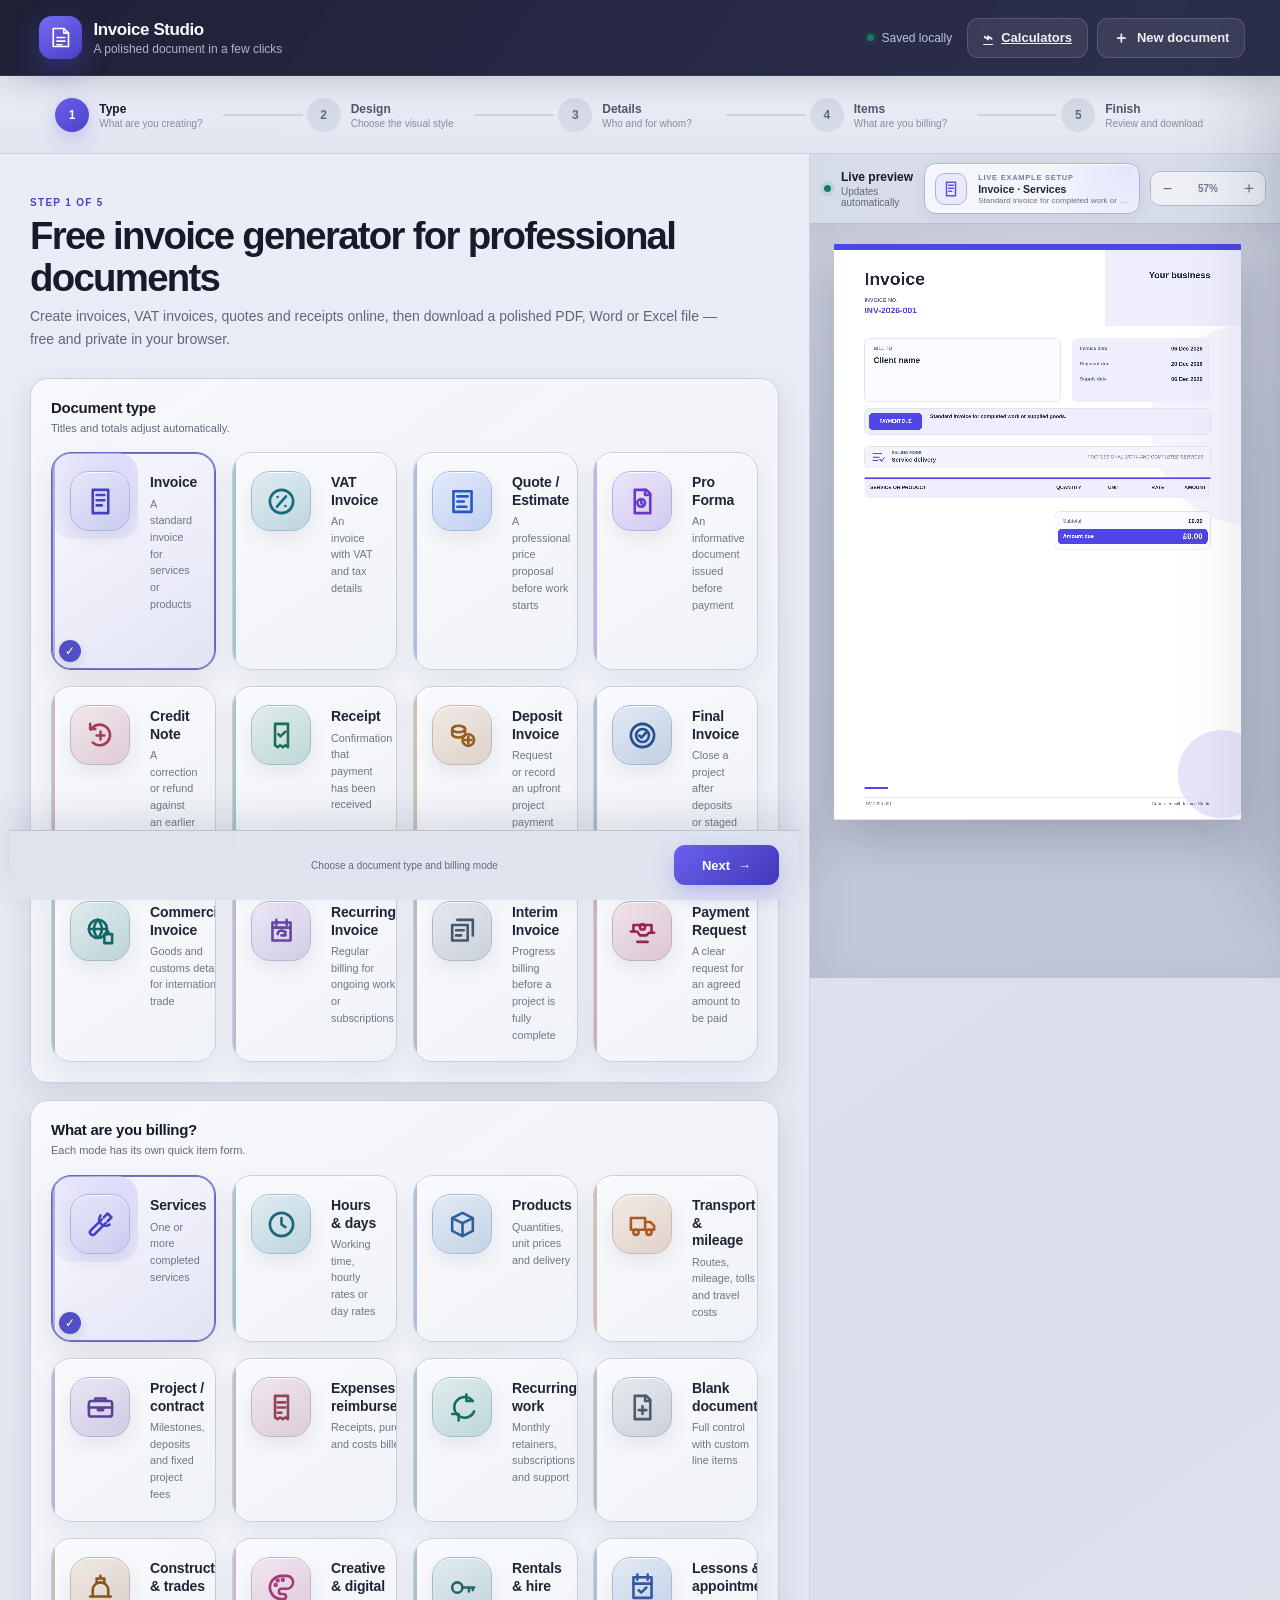
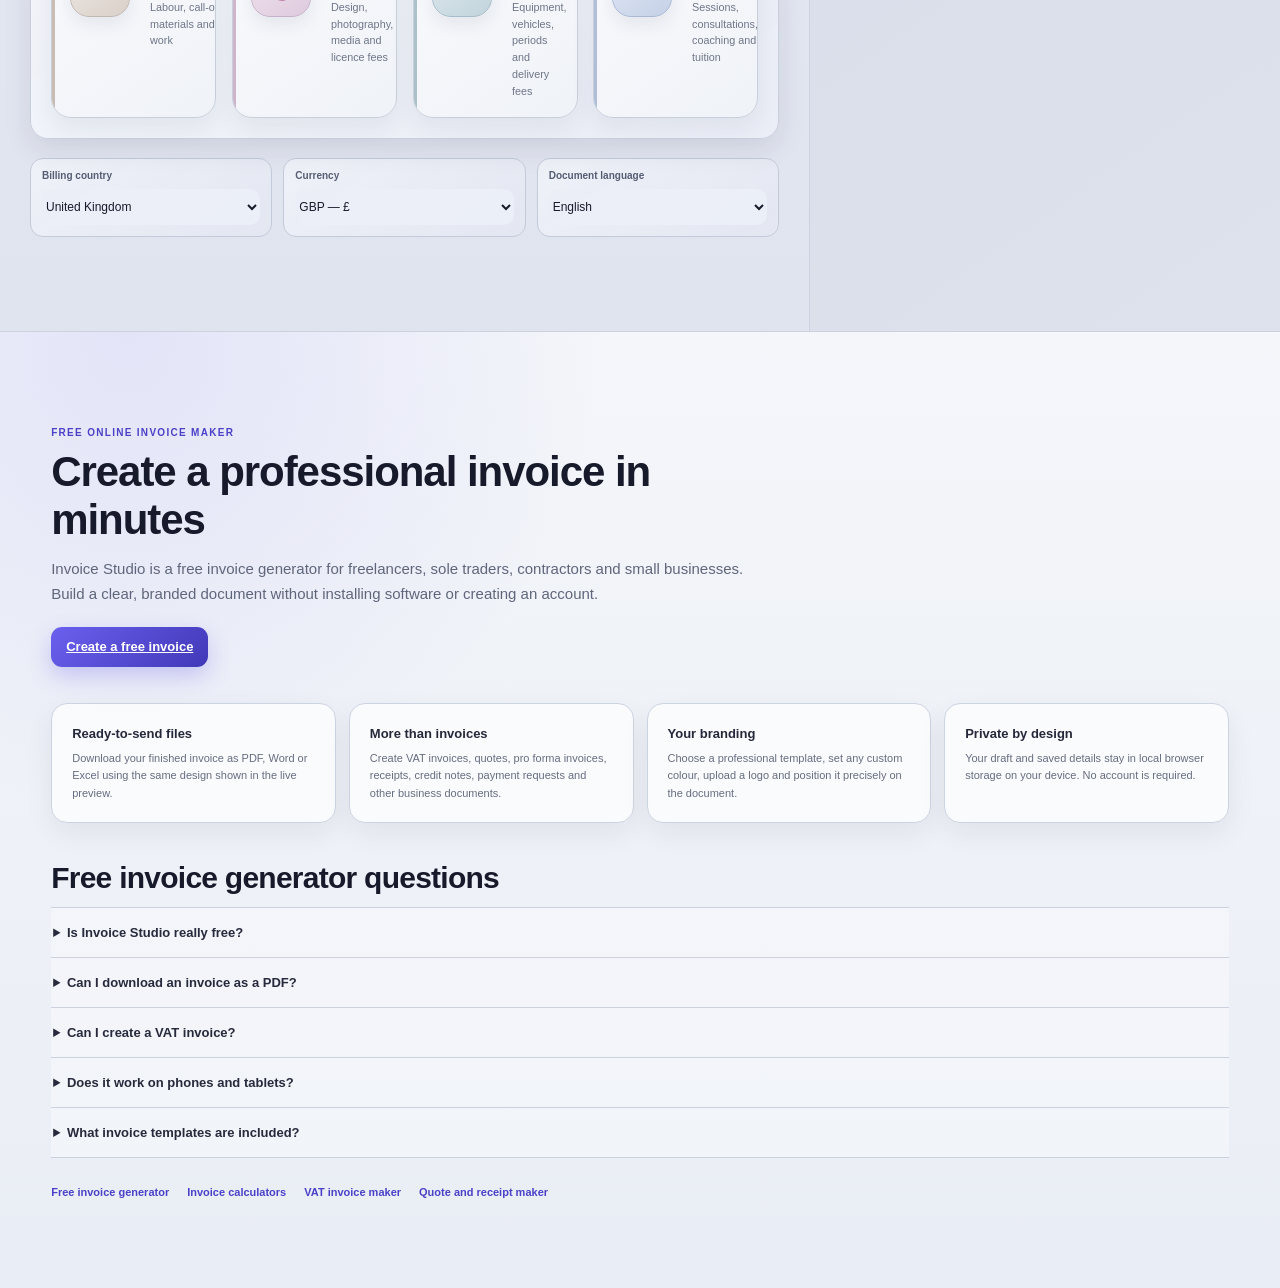
==== commit cf23f5e3: "Add files via upload" ====
--- a/index.html
+++ b/index.html
@@ -21,7 +21,7 @@
   <title>Free Invoice Generator | PDF, Word & Excel | Invoice Studio</title>
   <link rel="manifest" href="manifest.webmanifest" />
   <link rel="icon" href="assets/icon.svg" type="image/svg+xml" />
-  <link rel="stylesheet" href="styles.css?v=1.11.4" />
+  <link rel="stylesheet" href="styles.css?v=1.11.5" />
   <script type="application/ld+json">
   {
     "@context": "https://schema.org",
@@ -364,8 +364,8 @@
             <section class="field-block">
               <div class="field-block-head"><div><h2>Notes and terms</h2><p>Keep it concise and professional.</p></div></div>
               <div class="form-grid two-col">
-                <label class="field"><span>Client notes</span><textarea id="notes" rows="4" placeholder="Thank you for your business. Please quote the invoice number with your payment."></textarea></label>
-                <label class="field"><span>Payment terms</span><textarea id="terms" rows="4" placeholder="Payment due within 14 days by bank transfer."></textarea></label>
+                <label class="field"><span>Client notes</span><textarea id="notes" rows="4" placeholder="Optional note for your client"></textarea></label>
+                <label class="field"><span>Payment terms</span><textarea id="terms" rows="4" placeholder="Optional payment terms"></textarea></label>
               </div>
             </section>
           </section>
@@ -471,8 +471,8 @@
     <dialog class="confirm-dialog"><form method="dialog"><div class="dialog-icon">!</div><h2></h2><p></p><div class="dialog-actions"><button value="cancel" class="btn btn-secondary">Cancel</button><button value="confirm" class="btn btn-danger">Confirm</button></div></form></dialog>
   </template>
 
-  <script src="invoice-renderer.js?v=1.11.4"></script>
-  <script src="export.js?v=1.11.4"></script>
-  <script src="app.js?v=1.11.4"></script>
+  <script src="invoice-renderer.js?v=1.11.5"></script>
+  <script src="export.js?v=1.11.5"></script>
+  <script src="app.js?v=1.11.5"></script>
 </body>
 </html>
--- a/styles.css
+++ b/styles.css
@@ -1680,3 +1680,81 @@
     min-height: 0;
   }
 }
+
+
+/* v1.11.5 — responsive document preview for phones, tablets and compact laptops. */
+.invoice-preview {
+  /* Transform does not change layout dimensions. The negative inline margin makes
+     the preview occupy exactly its visible scaled width, preventing mobile clipping. */
+  margin-right: calc((1 - var(--preview-scale)) * -720px);
+}
+
+@media (max-width: 1020px) {
+  .preview-pane {
+    display: grid;
+    grid-template-rows: auto minmax(0, 1fr);
+    width: 100%;
+    max-width: 100vw;
+    background: #edf0f6;
+  }
+
+  .preview-toolbar {
+    position: relative;
+    inset: auto;
+    min-height: 62px;
+    padding: 8px 10px;
+    display: grid;
+    grid-template-columns: minmax(0, 1fr) auto;
+    gap: 8px;
+    overflow: visible;
+  }
+
+  .preview-live-label { display: none !important; }
+  .selection-summary.preview-context {
+    min-width: 0;
+    width: 100%;
+    max-width: none;
+  }
+  .preview-toolbar-actions { justify-self: end; min-width: max-content; }
+  .preview-stage {
+    width: 100%;
+    height: auto;
+    min-height: 0;
+    padding: 14px 10px 28px;
+    overflow: auto;
+    justify-content: center;
+    align-items: flex-start;
+    -webkit-overflow-scrolling: touch;
+    scrollbar-gutter: auto;
+  }
+  .preview-stage.zoom-overflow-x { justify-content: flex-start; }
+}
+
+@media (max-width: 620px) {
+  .preview-toolbar {
+    grid-template-columns: minmax(0, 1fr) auto;
+    min-height: 58px;
+    padding: 7px 8px;
+  }
+  .selection-summary.preview-context { padding: 5px 7px; }
+  .preview-context .selection-summary-icon { display: none; }
+  .selection-summary.preview-context { grid-template-columns: minmax(0,1fr); }
+  .preview-context strong {
+    font-size: 9px;
+    white-space: nowrap;
+    overflow: hidden;
+    text-overflow: ellipsis;
+  }
+  .zoom-controls { height: 36px; }
+  .zoom-controls button { width: 28px; height: 34px; }
+  .zoom-controls span { min-width: 38px; font-size: 10px; }
+  .preview-close { width: 34px; height: 34px; }
+  .preview-stage { padding: 10px 6px 24px; }
+}
+
+@media (max-width: 390px) {
+  .preview-context { display: none !important; }
+  .preview-toolbar { grid-template-columns: 1fr; }
+  .preview-toolbar-actions { width: 100%; justify-content: space-between; }
+  .zoom-controls { flex: 1; justify-content: center; }
+}
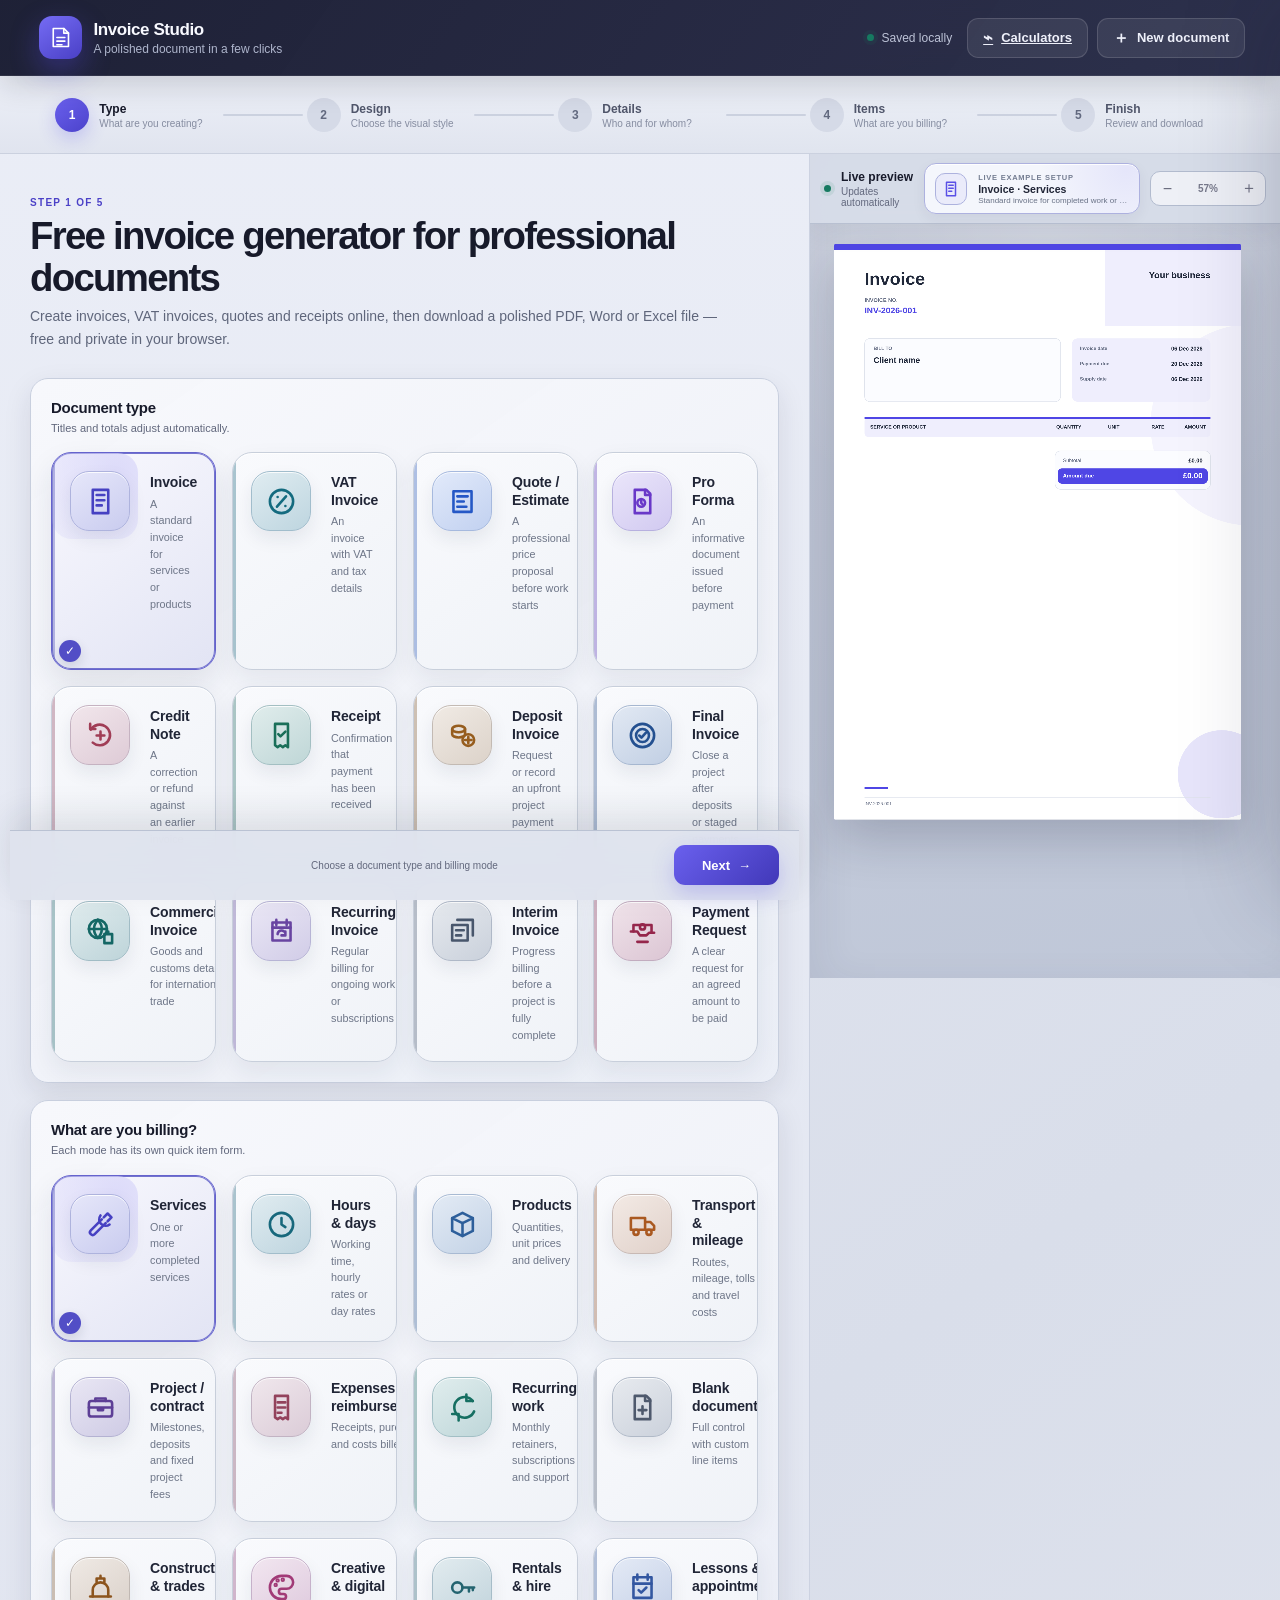
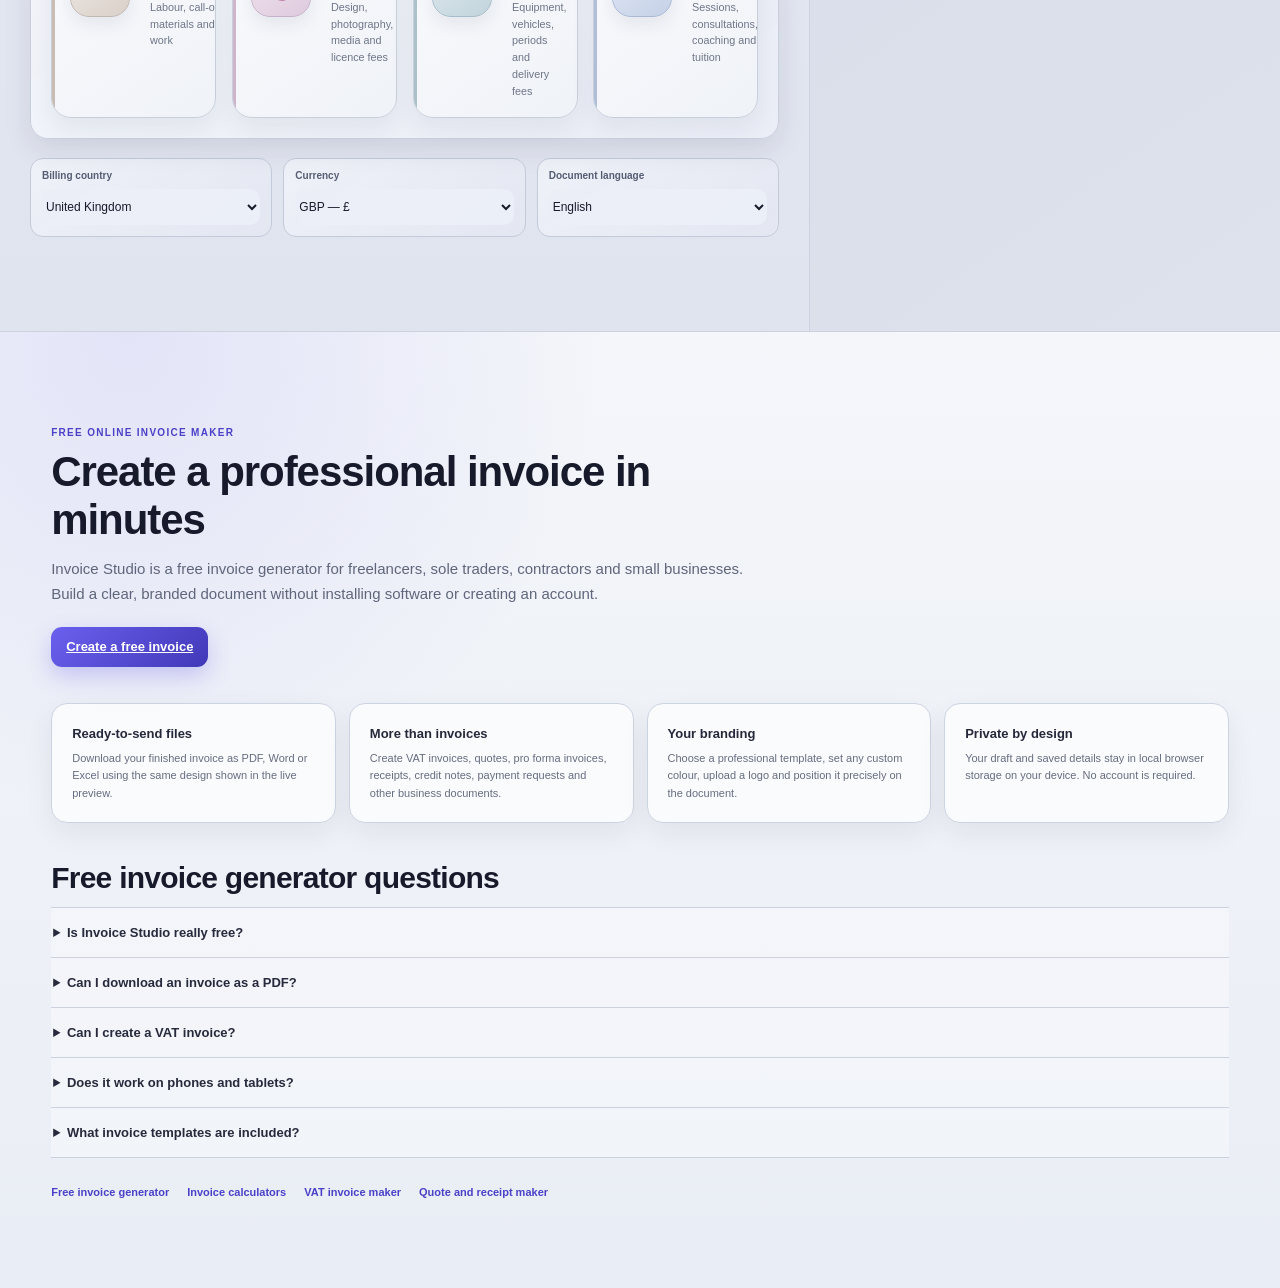
==== commit cb29d5fe: "Add files via upload" ====
--- a/index.html
+++ b/index.html
@@ -21,7 +21,7 @@
   <title>Free Invoice Generator | PDF, Word & Excel | Invoice Studio</title>
   <link rel="manifest" href="manifest.webmanifest" />
   <link rel="icon" href="assets/icon.svg" type="image/svg+xml" />
-  <link rel="stylesheet" href="styles.css?v=1.11.5" />
+  <link rel="stylesheet" href="styles.css?v=1.11.10" />
   <script type="application/ld+json">
   {
     "@context": "https://schema.org",
@@ -453,6 +453,15 @@
     </div>
   </section>
 
+
+  <button class="mobile-preview-launcher mobile-only" type="button" data-action="toggle-preview" aria-label="Open live invoice preview" aria-expanded="false">
+    <span class="mobile-preview-launcher-icon" aria-hidden="true">
+      <svg viewBox="0 0 24 24"><path d="M3 12s3.2-5.5 9-5.5 9 5.5 9 5.5-3.2 5.5-9 5.5S3 12 3 12Z" fill="none" stroke="currentColor" stroke-width="1.9"/><circle cx="12" cy="12" r="2.8" fill="none" stroke="currentColor" stroke-width="1.9"/></svg>
+    </span>
+    <span class="mobile-preview-launcher-copy"><strong>Preview invoice</strong><small>See the live document</small></span>
+    <span class="mobile-preview-launcher-arrow" aria-hidden="true">↑</span>
+  </button>
+
   <div id="toolboxBackdrop" class="sheet-backdrop" hidden></div>
   <aside id="toolbox" class="toolbox-sheet" aria-hidden="true">
     <div class="sheet-header"><div><span class="eyebrow">Tools</span><h2>Quick calculators</h2><p>Add any result straight to the current document.</p></div><button class="icon-button" type="button" data-action="close-toolbox" aria-label="Close">×</button></div>
@@ -471,8 +480,8 @@
     <dialog class="confirm-dialog"><form method="dialog"><div class="dialog-icon">!</div><h2></h2><p></p><div class="dialog-actions"><button value="cancel" class="btn btn-secondary">Cancel</button><button value="confirm" class="btn btn-danger">Confirm</button></div></form></dialog>
   </template>
 
-  <script src="invoice-renderer.js?v=1.11.5"></script>
-  <script src="export.js?v=1.11.5"></script>
-  <script src="app.js?v=1.11.5"></script>
+  <script src="invoice-renderer.js?v=1.11.10"></script>
+  <script src="export.js?v=1.11.10"></script>
+  <script src="app.js?v=1.11.10"></script>
 </body>
 </html>
--- a/styles.css
+++ b/styles.css
@@ -1758,3 +1758,245 @@
   .preview-toolbar-actions { width: 100%; justify-content: space-between; }
   .zoom-controls { flex: 1; justify-content: center; }
 }
+
+
+/* v1.11.7 — dedicated mobile live-preview experience. */
+.mobile-preview-launcher { display: none; }
+
+@media (max-width: 1020px) {
+  body.preview-open { overflow: hidden; touch-action: none; }
+
+  .mobile-preview-launcher.mobile-only {
+    position: fixed;
+    left: max(12px, env(safe-area-inset-left));
+    right: max(12px, env(safe-area-inset-right));
+    bottom: max(12px, calc(env(safe-area-inset-bottom) + 8px));
+    z-index: 44;
+    min-height: 62px;
+    display: grid;
+    grid-template-columns: 42px minmax(0, 1fr) 32px;
+    align-items: center;
+    gap: 11px;
+    padding: 9px 12px;
+    border: 1px solid rgba(78, 70, 220, .28);
+    border-radius: 18px;
+    color: #fff;
+    text-align: left;
+    background: linear-gradient(135deg, #29254d 0%, #4f46d9 58%, #6f63f2 100%);
+    box-shadow: 0 16px 42px rgba(34, 31, 72, .32), inset 0 1px rgba(255,255,255,.18);
+    -webkit-tap-highlight-color: transparent;
+  }
+
+  .mobile-preview-launcher:active { transform: translateY(1px) scale(.995); }
+  body.preview-open .mobile-preview-launcher { opacity: 0; pointer-events: none; transform: translateY(18px); }
+
+  .mobile-preview-launcher-icon {
+    width: 42px;
+    height: 42px;
+    display: grid;
+    place-items: center;
+    border-radius: 13px;
+    background: rgba(255,255,255,.14);
+    border: 1px solid rgba(255,255,255,.2);
+  }
+  .mobile-preview-launcher-icon svg { width: 24px; height: 24px; }
+  .mobile-preview-launcher-copy { min-width: 0; display: grid; gap: 2px; }
+  .mobile-preview-launcher-copy strong { font-size: 14px; line-height: 1.15; }
+  .mobile-preview-launcher-copy small { font-size: 10px; color: rgba(255,255,255,.72); }
+  .mobile-preview-launcher-arrow {
+    width: 30px;
+    height: 30px;
+    display: grid;
+    place-items: center;
+    border-radius: 10px;
+    background: rgba(255,255,255,.12);
+    font-size: 17px;
+  }
+
+  .preview-pane {
+    visibility: hidden;
+    opacity: 0;
+    transform: translateY(102%);
+    transition: transform .28s cubic-bezier(.2,.75,.2,1), opacity .2s ease, visibility 0s linear .28s;
+    background: #e9edf5;
+  }
+  .preview-pane.open {
+    visibility: visible;
+    opacity: 1;
+    transform: translateY(0);
+    transition-delay: 0s;
+  }
+
+  .preview-pane.open .preview-toolbar {
+    box-shadow: 0 8px 22px rgba(38,42,62,.11);
+  }
+
+  .preview-stage {
+    background:
+      radial-gradient(circle at 50% 0%, rgba(91,84,226,.09), transparent 34%),
+      #e9edf5;
+  }
+
+  .preview-close {
+    color: #24263a;
+    background: #fff;
+    border: 1px solid rgba(95,103,130,.22);
+    box-shadow: 0 4px 12px rgba(40,44,65,.1);
+  }
+}
+
+@media (max-width: 420px) {
+  .mobile-preview-launcher.mobile-only { min-height: 58px; border-radius: 16px; }
+  .mobile-preview-launcher-icon { width: 38px; height: 38px; border-radius: 12px; }
+  .mobile-preview-launcher-copy strong { font-size: 13px; }
+}
+
+/* v1.11.8 — hardened mobile viewport and reliable full-screen preview. */
+@media (max-width: 1020px) {
+  html,
+  body {
+    width: 100%;
+    max-width: 100%;
+    overflow-x: clip;
+  }
+
+  body { position: relative; }
+
+  .app-shell,
+  .topbar,
+  .stepper,
+  .workspace,
+  .editor-pane,
+  #invoiceForm,
+  .step-panel,
+  .section-heading,
+  .field-block,
+  .smart-draft-card,
+  .choice-grid,
+  .template-grid,
+  .detail-grid,
+  .final-grid,
+  .export-grid {
+    width: 100%;
+    max-width: 100%;
+    min-width: 0;
+  }
+
+  .app-shell { overflow-x: clip; }
+  .workspace { overflow: visible; }
+  .editor-pane {
+    padding-left: max(16px, env(safe-area-inset-left));
+    padding-right: max(16px, env(safe-area-inset-right));
+  }
+
+  .step-actions {
+    width: auto;
+    max-width: none;
+    margin-left: 0;
+    margin-right: 0;
+    left: auto;
+    right: auto;
+  }
+
+  .choice-card,
+  .template-card,
+  .template-thumb,
+  .selection-summary,
+  .quick-add-form,
+  .suggested-item-picker,
+  input,
+  select,
+  textarea {
+    min-width: 0;
+    max-width: 100%;
+  }
+
+  .mobile-preview-launcher.mobile-only {
+    display: grid !important;
+    left: max(12px, env(safe-area-inset-left)) !important;
+    right: auto !important;
+    width: calc(100% - max(24px, env(safe-area-inset-left) + env(safe-area-inset-right) + 16px));
+    max-width: 560px;
+    visibility: visible;
+    opacity: 1;
+    pointer-events: auto;
+  }
+
+  .preview-pane {
+    position: fixed !important;
+    z-index: 2147483000 !important;
+    inset: 0 !important;
+    width: 100dvw !important;
+    max-width: 100dvw !important;
+    height: 100dvh !important;
+    min-height: 100dvh !important;
+    display: grid !important;
+    grid-template-rows: auto minmax(0, 1fr) !important;
+    overflow: hidden !important;
+    visibility: hidden;
+    opacity: 0;
+    pointer-events: none;
+    transform: translate3d(0, 100%, 0) !important;
+    transition: transform .28s cubic-bezier(.2,.75,.2,1), opacity .2s ease, visibility 0s linear .28s;
+    background: #e9edf5;
+  }
+
+  .preview-pane.open {
+    visibility: visible !important;
+    opacity: 1 !important;
+    pointer-events: auto !important;
+    transform: translate3d(0, 0, 0) !important;
+    transition-delay: 0s;
+  }
+
+  .preview-toolbar {
+    position: relative !important;
+    top: auto !important;
+    left: auto !important;
+    right: auto !important;
+    width: 100% !important;
+    max-width: 100% !important;
+    padding-top: max(8px, env(safe-area-inset-top));
+    flex: none;
+  }
+
+  .preview-stage {
+    width: 100% !important;
+    max-width: 100% !important;
+    height: 100% !important;
+    min-height: 0 !important;
+    overflow: auto !important;
+    overscroll-behavior: contain;
+    -webkit-overflow-scrolling: touch;
+    touch-action: pan-x pan-y pinch-zoom;
+  }
+
+  .invoice-preview {
+    flex: 0 0 auto;
+  }
+}
+
+@media (max-width: 700px) {
+  .topbar {
+    width: 100%;
+    max-width: 100%;
+    gap: 10px;
+  }
+  .brand { min-width: 0; }
+  .brand strong { white-space: nowrap; }
+  .top-actions { flex: 0 0 auto; }
+  .template-grid { grid-template-columns: 1fr !important; }
+  .template-card { width: 100%; }
+}
+
+@media (max-width: 420px) {
+  .editor-pane {
+    padding-left: max(12px, env(safe-area-inset-left));
+    padding-right: max(12px, env(safe-area-inset-right));
+  }
+  .section-heading h1 { font-size: 28px; }
+  .mobile-preview-launcher.mobile-only {
+    left: max(8px, env(safe-area-inset-left)) !important;
+    width: calc(100% - max(16px, env(safe-area-inset-left) + env(safe-area-inset-right) + 8px));
+  }
+}
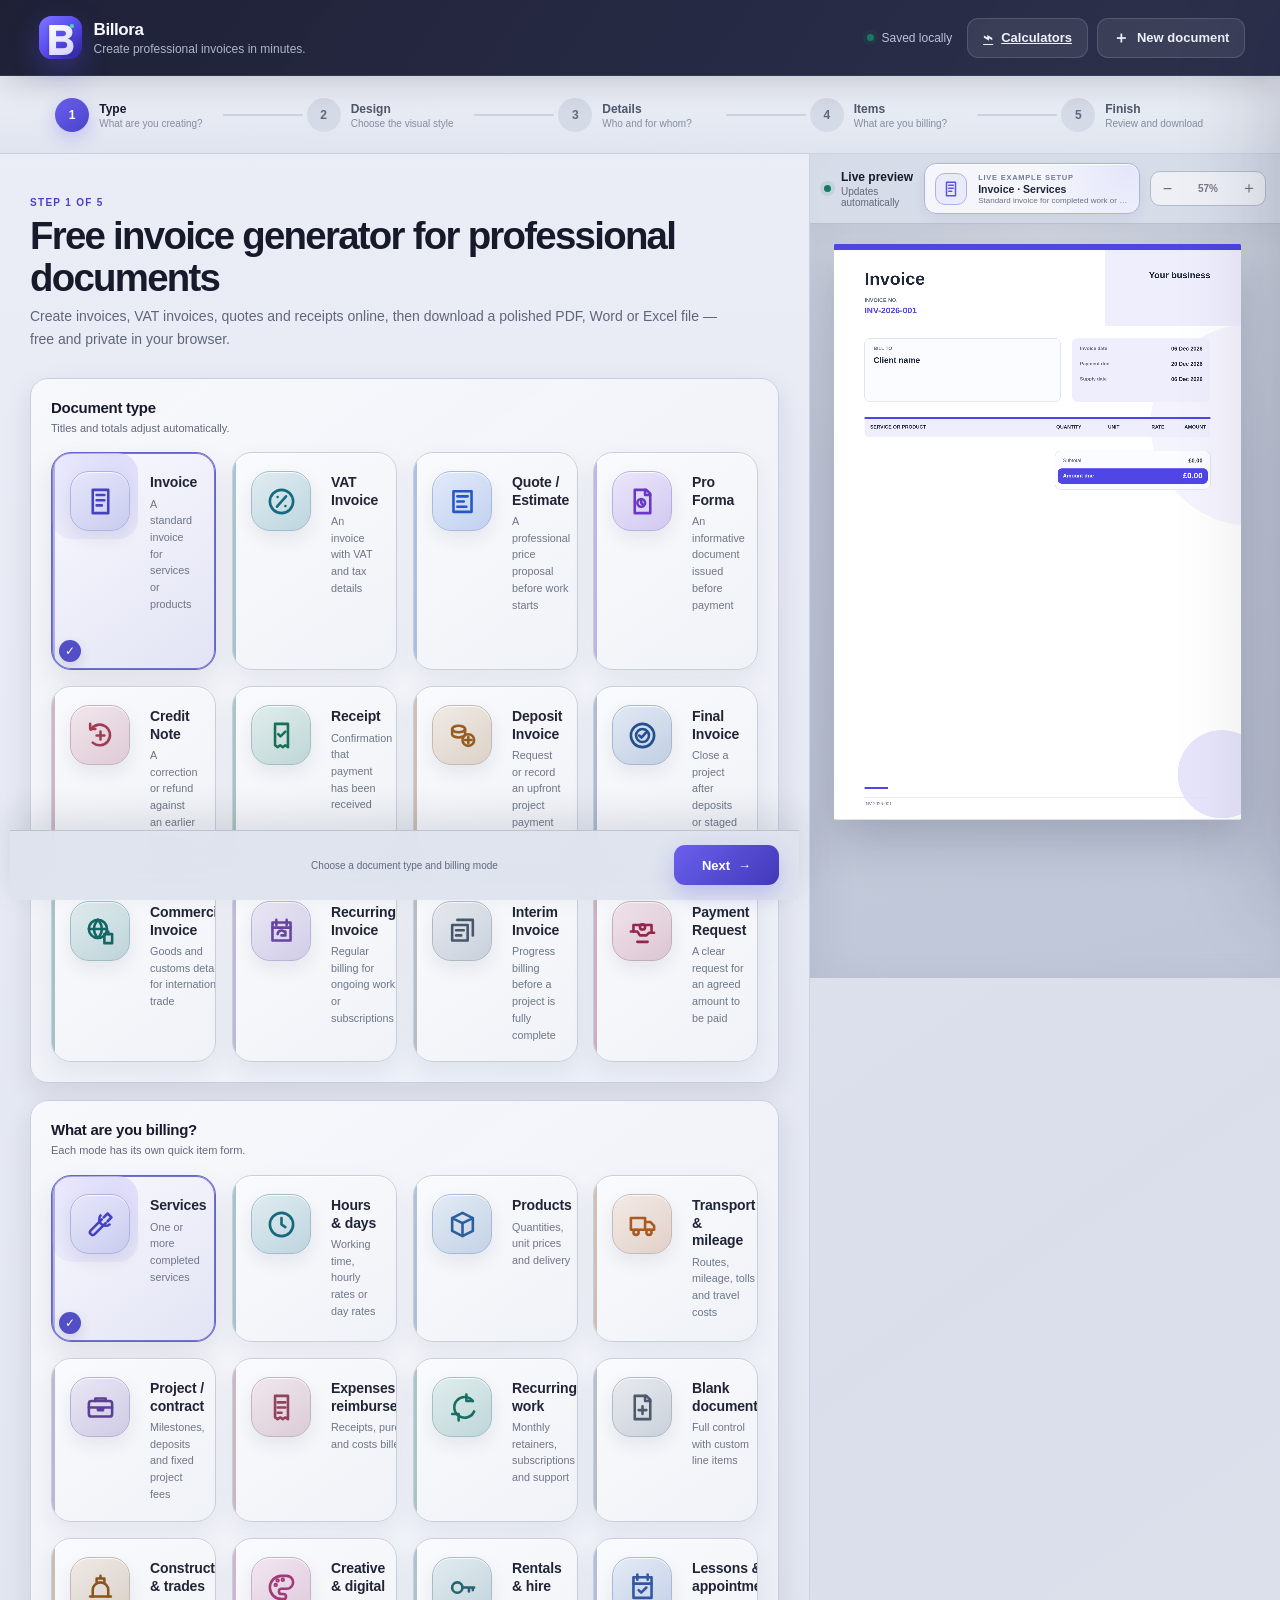
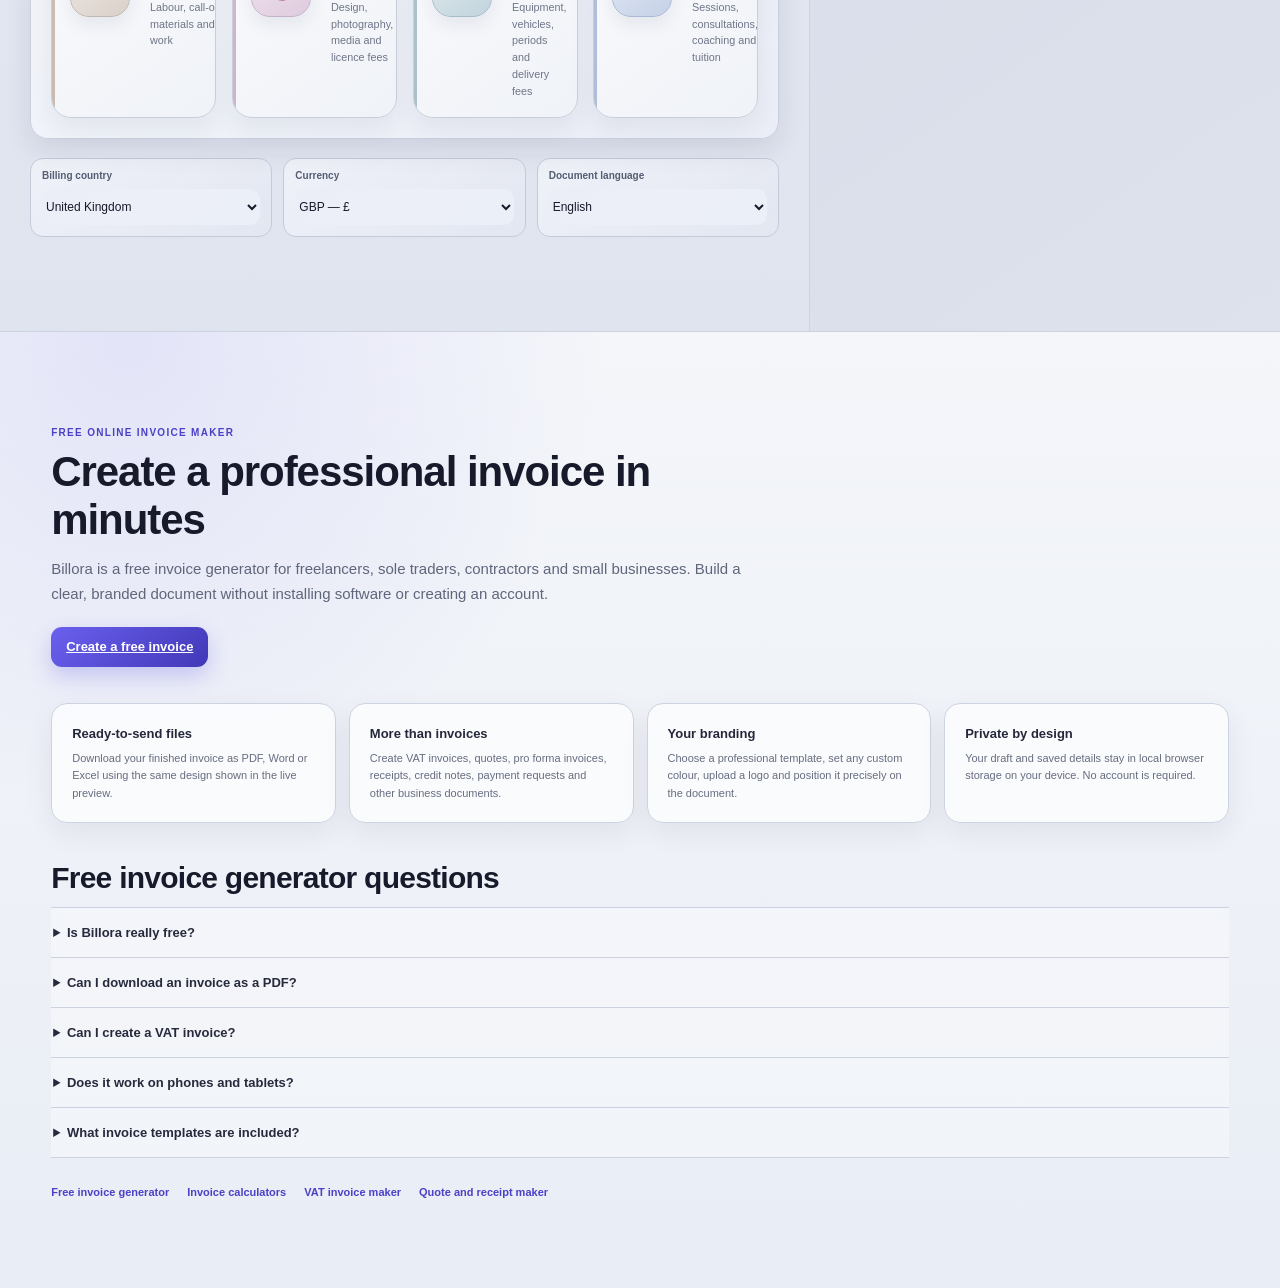
==== commit 3dab8502: "Add files via upload" ====
--- a/index.html
+++ b/index.html
@@ -4,35 +4,35 @@
   <meta charset="utf-8" />
   <meta name="viewport" content="width=device-width, initial-scale=1" />
   <meta name="theme-color" content="#1b1e35" />
-  <meta name="description" content="Create professional invoices, VAT invoices, quotes and receipts for free. Customise the design and download ready-to-send PDF, Word or Excel files." />
+  <meta name="description" content="Billora helps you create professional invoices in minutes, with polished templates and PDF, Word or Excel downloads." />
   <meta name="robots" content="index,follow,max-image-preview:large,max-snippet:-1,max-video-preview:-1" />
-  <meta name="application-name" content="Invoice Studio" />
-  <meta name="apple-mobile-web-app-title" content="Invoice Studio" />
+  <meta name="application-name" content="Billora" />
+  <meta name="apple-mobile-web-app-title" content="Billora" />
   <meta name="format-detection" content="telephone=no" />
   <meta property="og:type" content="website" />
   <meta property="og:locale" content="en_GB" />
-  <meta property="og:site_name" content="Invoice Studio" />
-  <meta property="og:title" content="Free Invoice Generator — PDF, Word & Excel" />
-  <meta property="og:description" content="Create a polished, ready-to-send invoice in your browser. Free templates, VAT, quotes, receipts and PDF, Word or Excel downloads." />
+  <meta property="og:site_name" content="Billora" />
+  <meta property="og:title" content="Billora — Create professional invoices in minutes" />
+  <meta property="og:description" content="Create professional invoices in minutes with Billora. Choose a template, customise your document and download PDF, Word or Excel files." />
   <meta name="twitter:card" content="summary" />
-  <meta name="twitter:title" content="Free Invoice Generator — Invoice Studio" />
-  <meta name="twitter:description" content="Create professional invoices, quotes and receipts, then download PDF, Word or Excel files." />
+  <meta name="twitter:title" content="Billora — Create professional invoices in minutes" />
+  <meta name="twitter:description" content="Create professional invoices in minutes, then download PDF, Word or Excel files." />
   <link rel="canonical" href="./" />
-  <title>Free Invoice Generator | PDF, Word & Excel | Invoice Studio</title>
+  <title>Billora — Create professional invoices in minutes</title>
   <link rel="manifest" href="manifest.webmanifest" />
   <link rel="icon" href="assets/icon.svg" type="image/svg+xml" />
-  <link rel="stylesheet" href="styles.css?v=1.11.10" />
+  <link rel="stylesheet" href="styles.css?v=1.12.0" />
   <script type="application/ld+json">
   {
     "@context": "https://schema.org",
     "@graph": [
       {
         "@type": "WebApplication",
-        "name": "Invoice Studio",
+        "name": "Billora",
         "applicationCategory": "BusinessApplication",
         "operatingSystem": "Any",
         "browserRequirements": "Requires a modern web browser with JavaScript enabled",
-        "description": "A free online invoice generator for creating invoices, VAT invoices, quotes, receipts and other business documents with PDF, Word and Excel downloads.",
+        "description": "Billora is an online document builder for creating professional invoices, VAT invoices, quotes, receipts and other business documents in minutes.",
         "isAccessibleForFree": true,
         "offers": {
           "@type": "Offer",
@@ -51,8 +51,8 @@
       },
       {
         "@type": "WebSite",
-        "name": "Invoice Studio",
-        "description": "Free online invoice generator and business document builder",
+        "name": "Billora",
+        "description": "Create professional invoices in minutes",
         "inLanguage": "en-GB"
       }
     ]
@@ -66,12 +66,10 @@
   <div id="app" class="app-shell">
     <header class="topbar">
       <button class="brand" type="button" data-action="go-start" aria-label="Go to start">
-        <span class="brand-mark" aria-hidden="true">
-          <svg viewBox="0 0 40 40" role="img"><path d="M10 7.5h14.5L31 14v18.5H10z" fill="none" stroke="currentColor" stroke-width="2.2" stroke-linejoin="round"/><path d="M24.5 7.5V14H31M15 20h11M15 25h11M15 30h7" fill="none" stroke="currentColor" stroke-width="2.2" stroke-linecap="round" stroke-linejoin="round"/></svg>
-        </span>
+        <span class="brand-mark" aria-hidden="true"><img src="assets/icon.svg" alt="" /></span>
         <span>
-          <strong>Invoice Studio</strong>
-          <small>A polished document in a few clicks</small>
+          <strong>Billora</strong>
+          <small>Create professional invoices in minutes.</small>
         </span>
       </button>
 
@@ -427,7 +425,7 @@
       <div class="seo-intro">
         <span class="eyebrow">Free online invoice maker</span>
         <h2 id="aboutInvoiceStudio">Create a professional invoice in minutes</h2>
-        <p>Invoice Studio is a free invoice generator for freelancers, sole traders, contractors and small businesses. Build a clear, branded document without installing software or creating an account.</p>
+        <p>Billora is a free invoice generator for freelancers, sole traders, contractors and small businesses. Build a clear, branded document without installing software or creating an account.</p>
         <a class="btn btn-primary" href="#app">Create a free invoice</a>
       </div>
       <div class="seo-features">
@@ -438,13 +436,13 @@
       </div>
       <div class="seo-faq">
         <h2>Free invoice generator questions</h2>
-        <details><summary>Is Invoice Studio really free?</summary><p>Yes. You can create, customise and download business documents without paying or creating an account.</p></details>
+        <details><summary>Is Billora really free?</summary><p>Yes. You can create, customise and download business documents without paying or creating an account.</p></details>
         <details><summary>Can I download an invoice as a PDF?</summary><p>Yes. The PDF uses the same layout as the live preview. Word and Excel versions are also available.</p></details>
         <details><summary>Can I create a VAT invoice?</summary><p>Yes. Select VAT Invoice, enter the applicable VAT rate and the generator will calculate and display the VAT breakdown.</p></details>
         <details><summary>Does it work on phones and tablets?</summary><p>Yes. The invoice builder is responsive and supports desktop computers, tablets, iPhone and Android devices.</p></details>
         <details><summary>What invoice templates are included?</summary><p>You can choose from twelve professional styles and customise the colour, visible sections and logo placement.</p></details>
       </div>
-      <nav class="seo-links" aria-label="Invoice Studio resources">
+      <nav class="seo-links" aria-label="Billora resources">
         <a href="#app">Free invoice generator</a>
         <a href="calculators.html">Invoice calculators</a>
         <a href="#app">VAT invoice maker</a>
@@ -480,8 +478,8 @@
     <dialog class="confirm-dialog"><form method="dialog"><div class="dialog-icon">!</div><h2></h2><p></p><div class="dialog-actions"><button value="cancel" class="btn btn-secondary">Cancel</button><button value="confirm" class="btn btn-danger">Confirm</button></div></form></dialog>
   </template>
 
-  <script src="invoice-renderer.js?v=1.11.10"></script>
-  <script src="export.js?v=1.11.10"></script>
-  <script src="app.js?v=1.11.10"></script>
+  <script src="invoice-renderer.js?v=1.12.0"></script>
+  <script src="export.js?v=1.12.0"></script>
+  <script src="app.js?v=1.12.0"></script>
 </body>
 </html>
--- a/styles.css
+++ b/styles.css
@@ -67,7 +67,7 @@
 }
 .brand { display: inline-flex; align-items: center; gap: 12px; border: 0; background: transparent; color: inherit; padding: 4px; text-align: left; }
 .brand-mark { width: 43px; height: 43px; border-radius: 13px; display: grid; place-items: center; color: #fff; background: linear-gradient(145deg, #6d65ff, #4338ca); box-shadow: 0 10px 24px rgba(79, 70, 229, .25); }
-.brand-mark svg { width: 29px; height: 29px; }
+.brand-mark svg, .brand-mark img { width: 100%; height: 100%; display: block; border-radius: inherit; }
 .brand strong { display: block; font-size: 17px; letter-spacing: -.025em; }
 .brand small { display: block; color: var(--muted); margin-top: 2px; font-size: 12px; }
 .top-actions { display: flex; align-items: center; gap: 9px; }
@@ -801,7 +801,7 @@
 }
 
 /* ========================================================================== 
-   Invoice Studio 1.2 — expanded templates, due-date control and tools page
+   Billora 1.2 — expanded templates, due-date control and tools page
    ========================================================================== */
 .choice-grid-docs,
 .choice-grid-modes { grid-template-columns: repeat(4, minmax(0, 1fr)); }
@@ -930,7 +930,7 @@
 
 
 /* ==========================================================================
-   Invoice Studio 1.3 — richer choice icons and four additional templates
+   Billora 1.3 — richer choice icons and four additional templates
    ========================================================================== */
 .choice-card {
   min-height: 112px;
@@ -1052,7 +1052,7 @@
 }
 
 /* ========================================================================== 
-   Invoice Studio 1.6 — professional card system and clearer template gallery
+   Billora 1.6 — professional card system and clearer template gallery
    ========================================================================== */
 .choice-grid { gap: 16px; }
 .choice-card {
@@ -1193,7 +1193,7 @@
 }
 
 /* ========================================================================== 
-   Invoice Studio 1.6.1 — restrained professional card palette
+   Billora 1.6.1 — restrained professional card palette
    ========================================================================== */
 .choice-card {
   border-color: #c8cfdb;
@@ -1264,7 +1264,7 @@
 }
 
 /* ==========================================================================
-   Invoice Studio 1.11 — context-aware documents and elevated interactions
+   Billora 1.11 — context-aware documents and elevated interactions
    ========================================================================== */
 .selection-summary {
   display: grid;
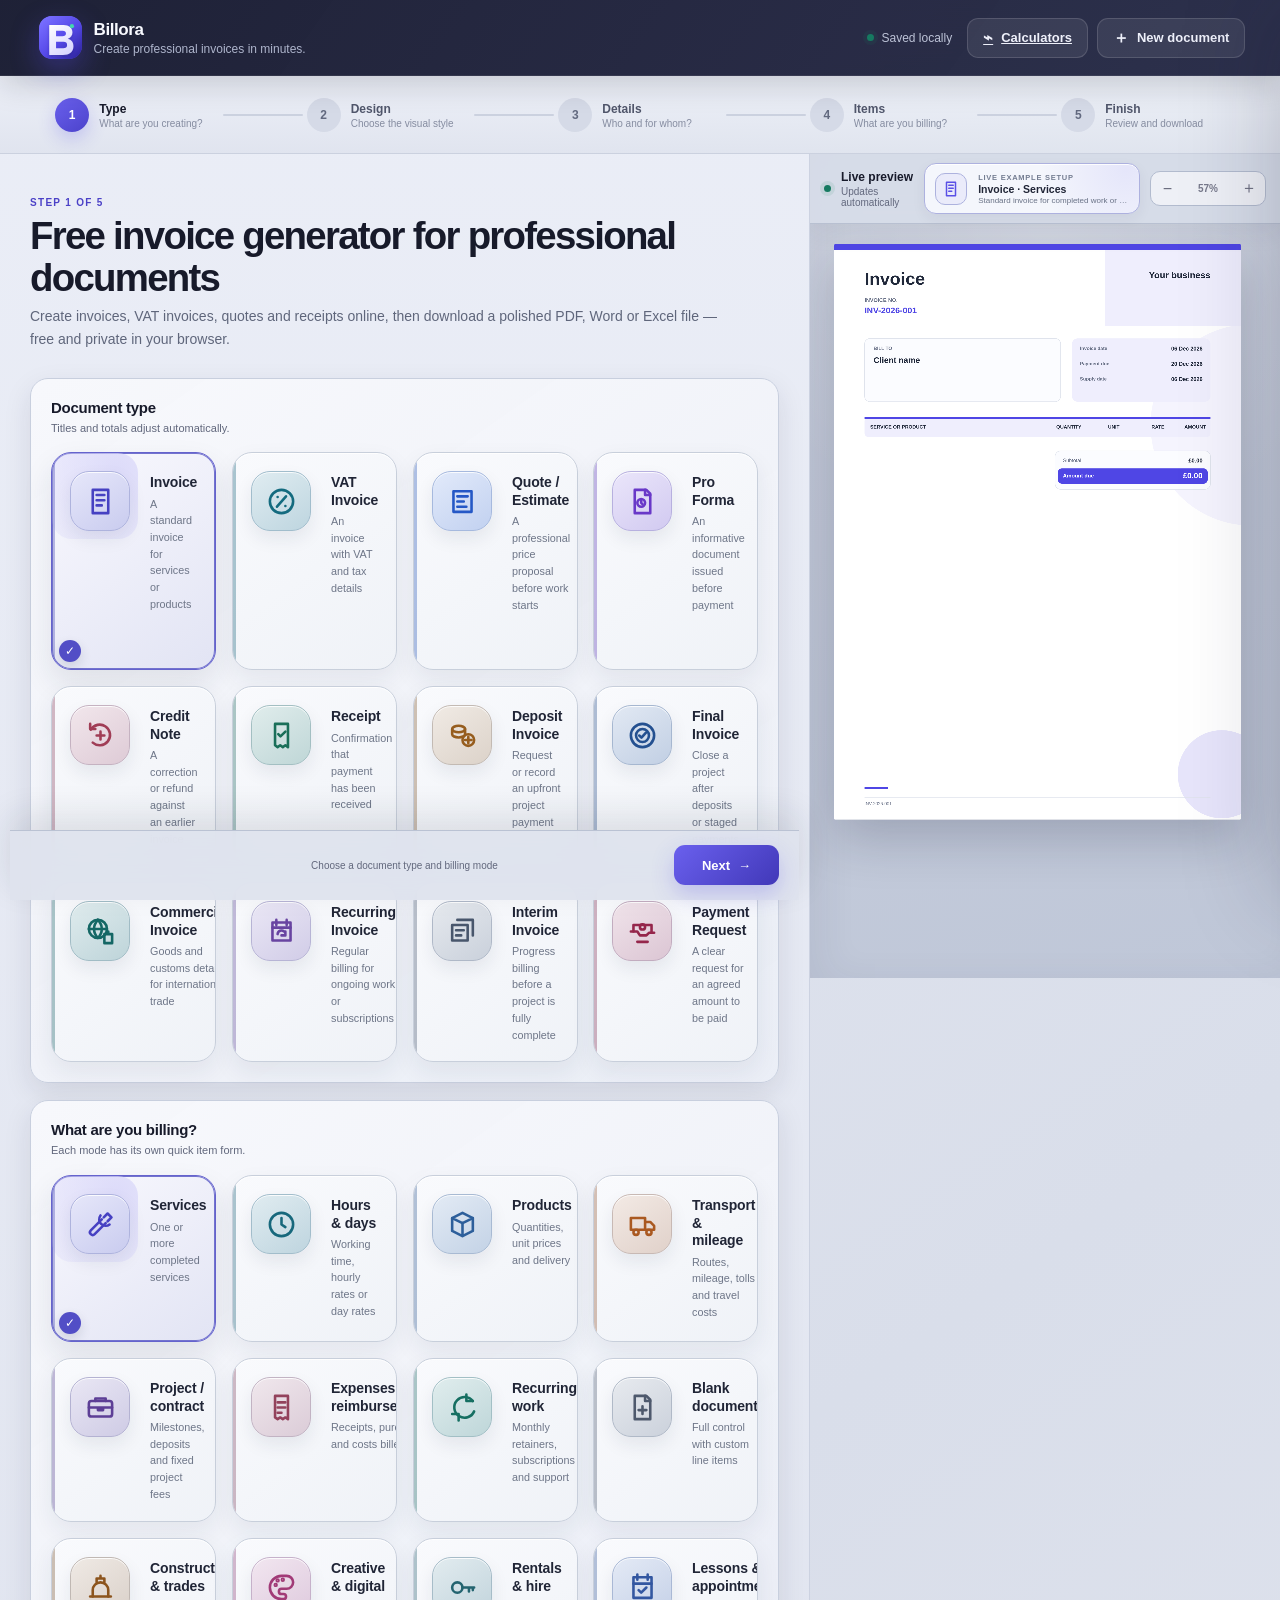
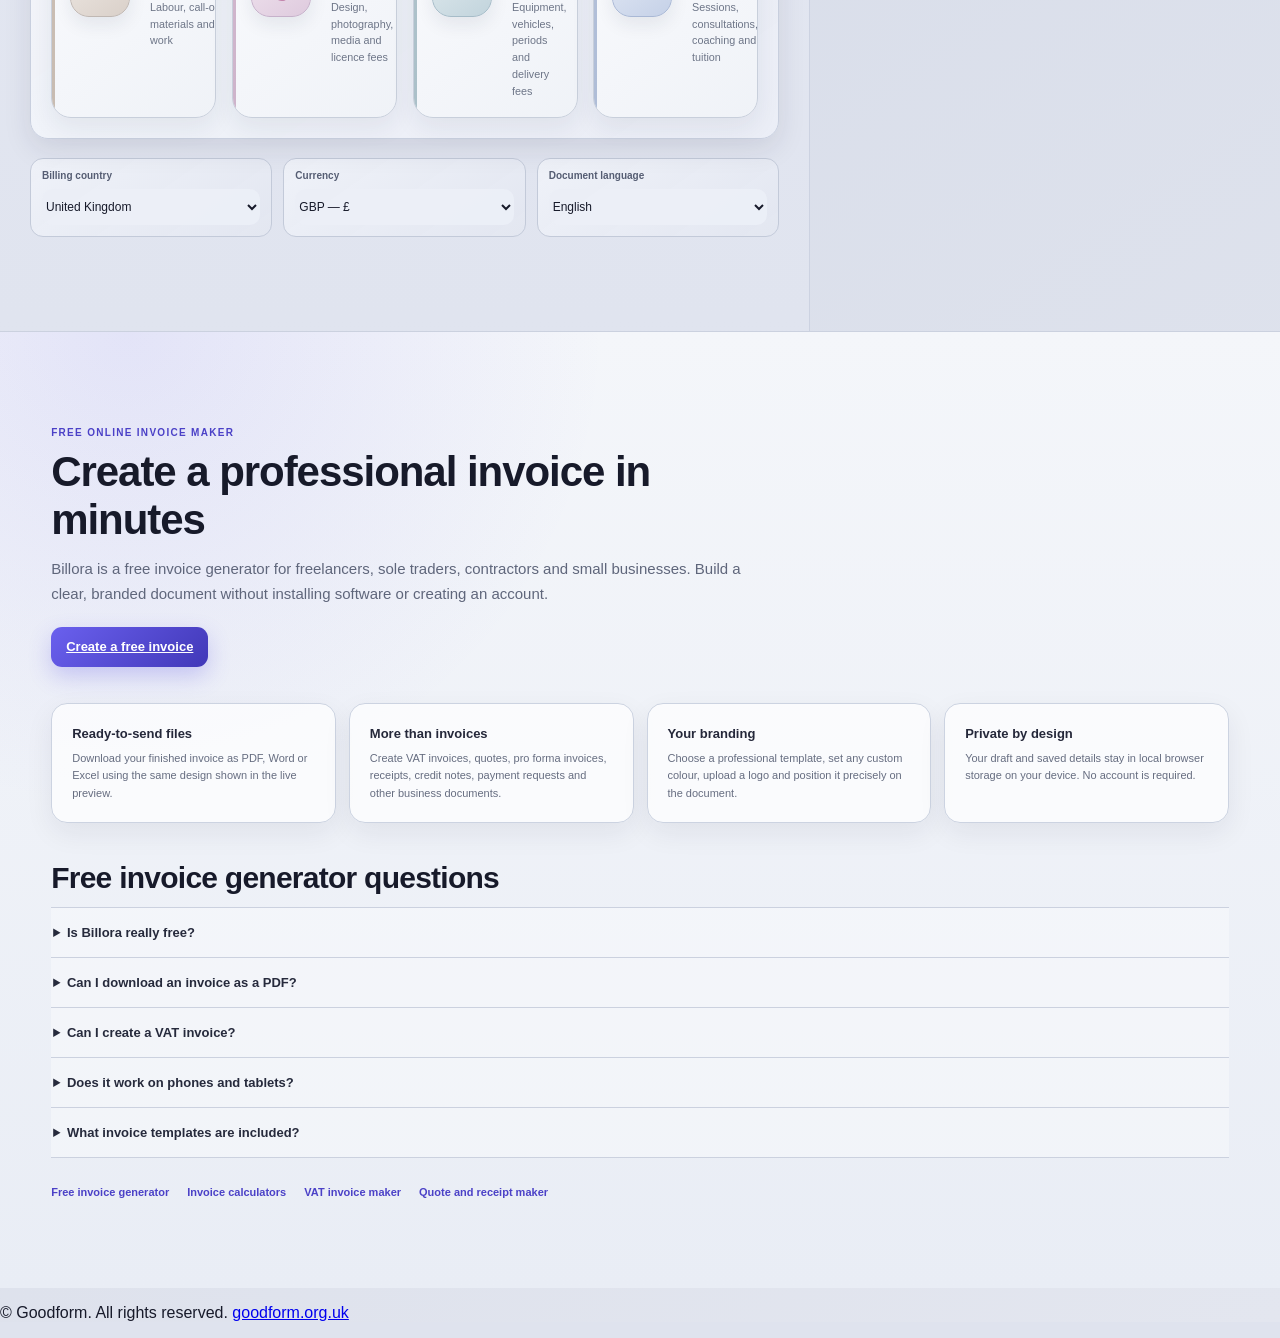
==== commit c4e2613a: "Update index.html" ====
--- a/index.html
+++ b/index.html
@@ -481,5 +481,17 @@
   <script src="invoice-renderer.js?v=1.12.0"></script>
   <script src="export.js?v=1.12.0"></script>
   <script src="app.js?v=1.12.0"></script>
+  <script>
+  document.getElementById("footerYear").textContent =
+    new Date().getFullYear();
+</script>
+  <footer class="site-footer">
+  <p>
+    © <span id="footerYear"></span> Goodform. All rights reserved.
+    <a href="https://goodform.org.uk/" target="_blank" rel="noopener noreferrer">
+      goodform.org.uk
+    </a>
+  </p>
+</footer>
 </body>
 </html>
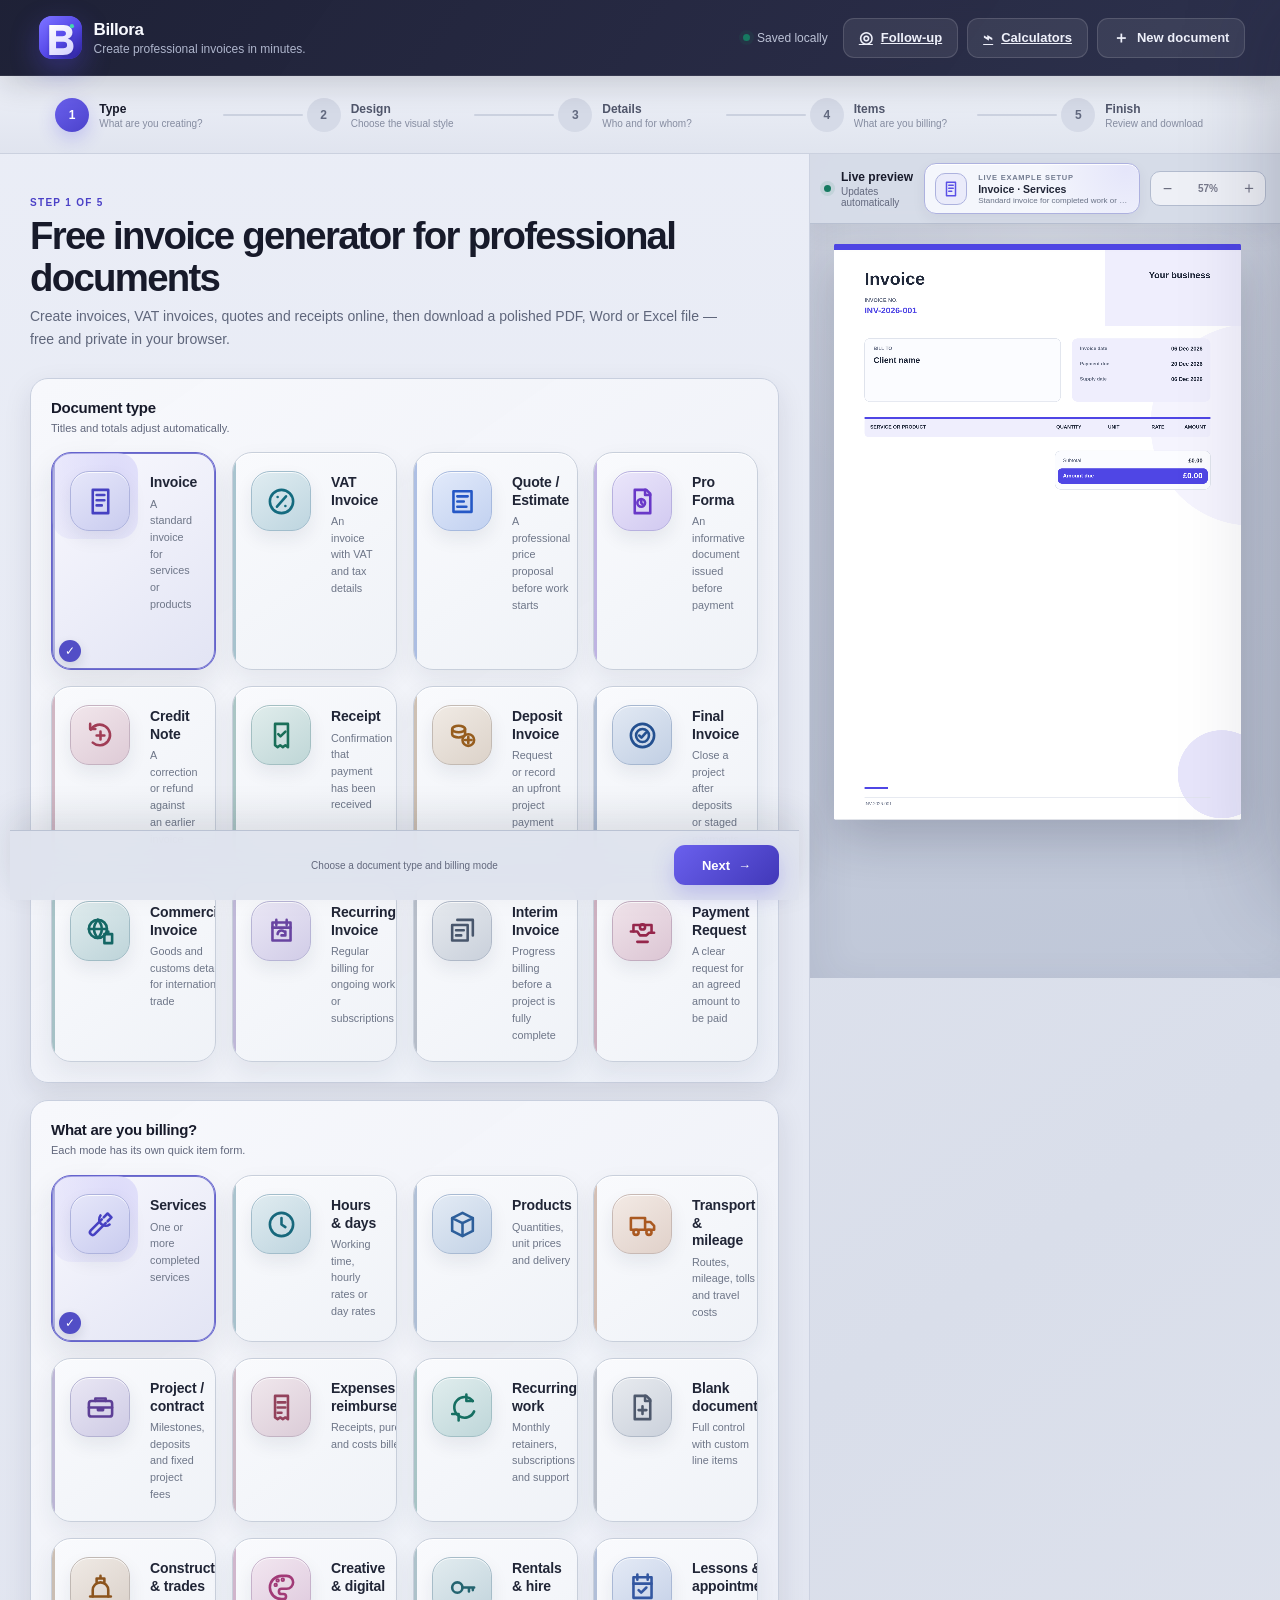
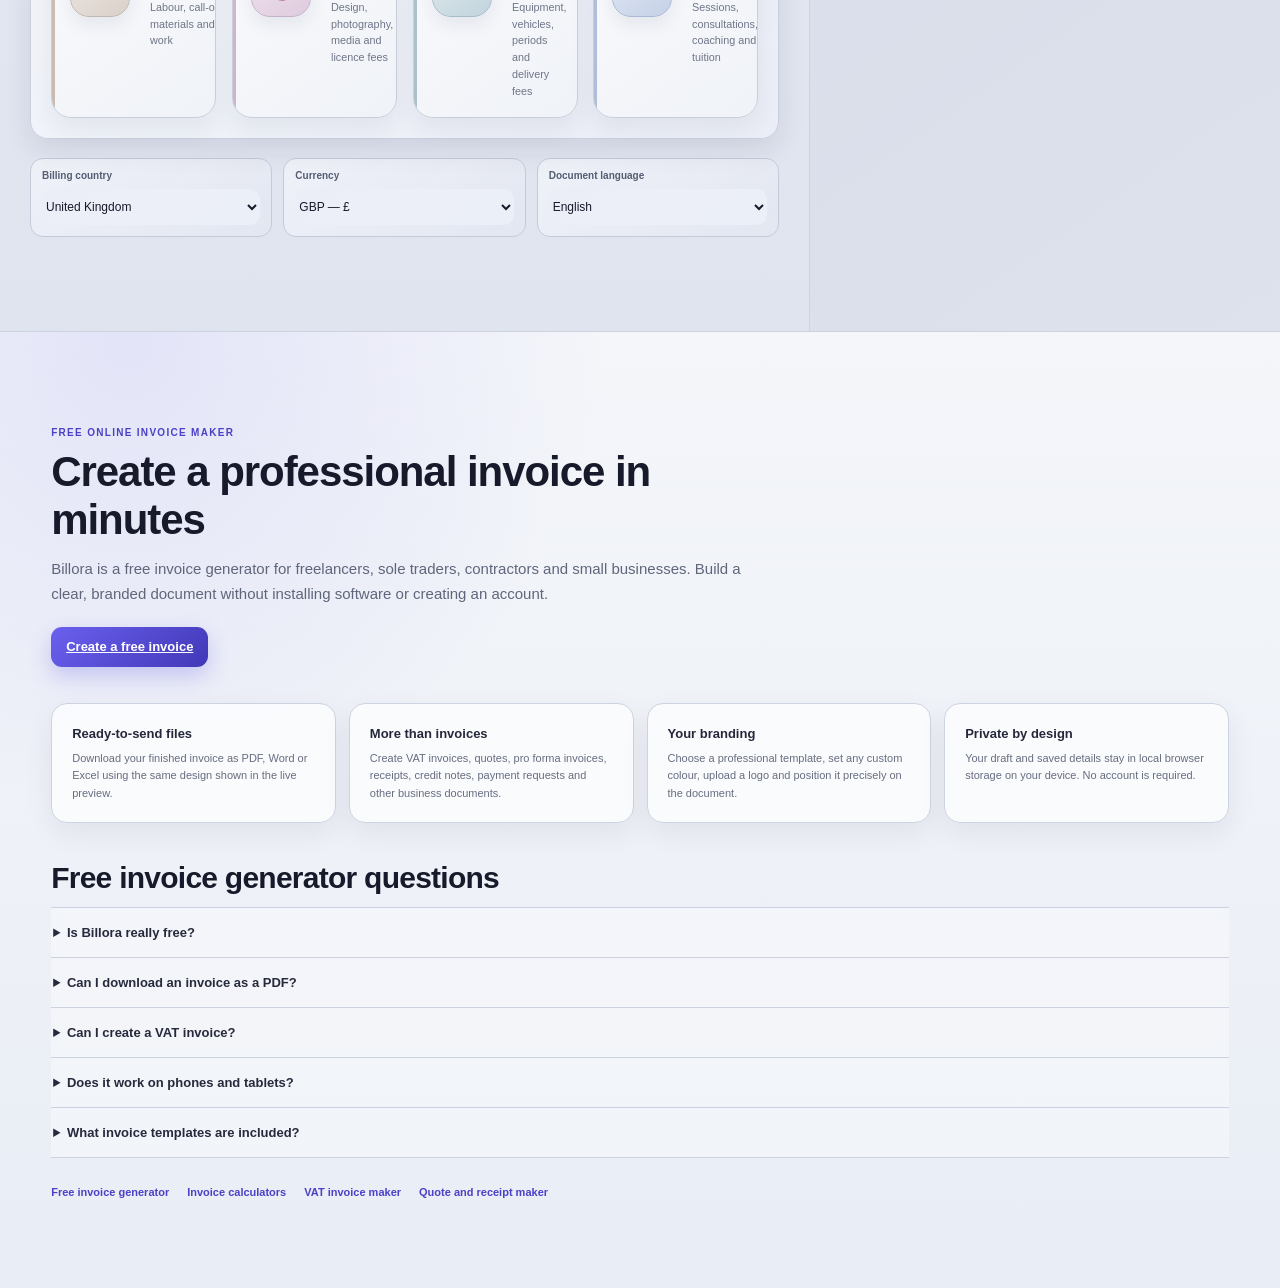
==== commit 169dd79b: "Add files via upload" ====
--- a/index.html
+++ b/index.html
@@ -21,7 +21,7 @@
   <title>Billora — Create professional invoices in minutes</title>
   <link rel="manifest" href="manifest.webmanifest" />
   <link rel="icon" href="assets/icon.svg" type="image/svg+xml" />
-  <link rel="stylesheet" href="styles.css?v=1.12.0" />
+  <link rel="stylesheet" href="styles.css?v=1.14.1" />
   <script type="application/ld+json">
   {
     "@context": "https://schema.org",
@@ -75,6 +75,7 @@
 
       <div class="top-actions">
         <span id="saveStatus" class="save-status"><span class="status-dot"></span> Saved locally</span>
+        <a class="btn btn-quiet" href="followup.html"><span class="btn-icon" aria-hidden="true">◎</span> Follow-up</a>
         <a class="btn btn-quiet" href="calculators.html">
           <span class="btn-icon" aria-hidden="true">⌁</span> Calculators
         </a>
@@ -395,6 +396,7 @@
               <div class="export-secondary">
                 <button class="btn btn-secondary" type="button" data-action="print-document">Print / system PDF</button>
                 <button class="btn btn-secondary" type="button" data-action="copy-summary">Copy summary</button>
+                <button class="btn btn-primary" type="button" data-action="track-invoice">Track payment</button>
               </div>
             </section>
           </section>
@@ -481,17 +483,5 @@
   <script src="invoice-renderer.js?v=1.12.0"></script>
   <script src="export.js?v=1.12.0"></script>
   <script src="app.js?v=1.12.0"></script>
-  <script>
-  document.getElementById("footerYear").textContent =
-    new Date().getFullYear();
-</script>
-  <footer class="site-footer">
-  <p>
-    © <span id="footerYear"></span> Goodform. All rights reserved.
-    <a href="https://goodform.org.uk/" target="_blank" rel="noopener noreferrer">
-      goodform.org.uk
-    </a>
-  </p>
-</footer>
 </body>
 </html>
